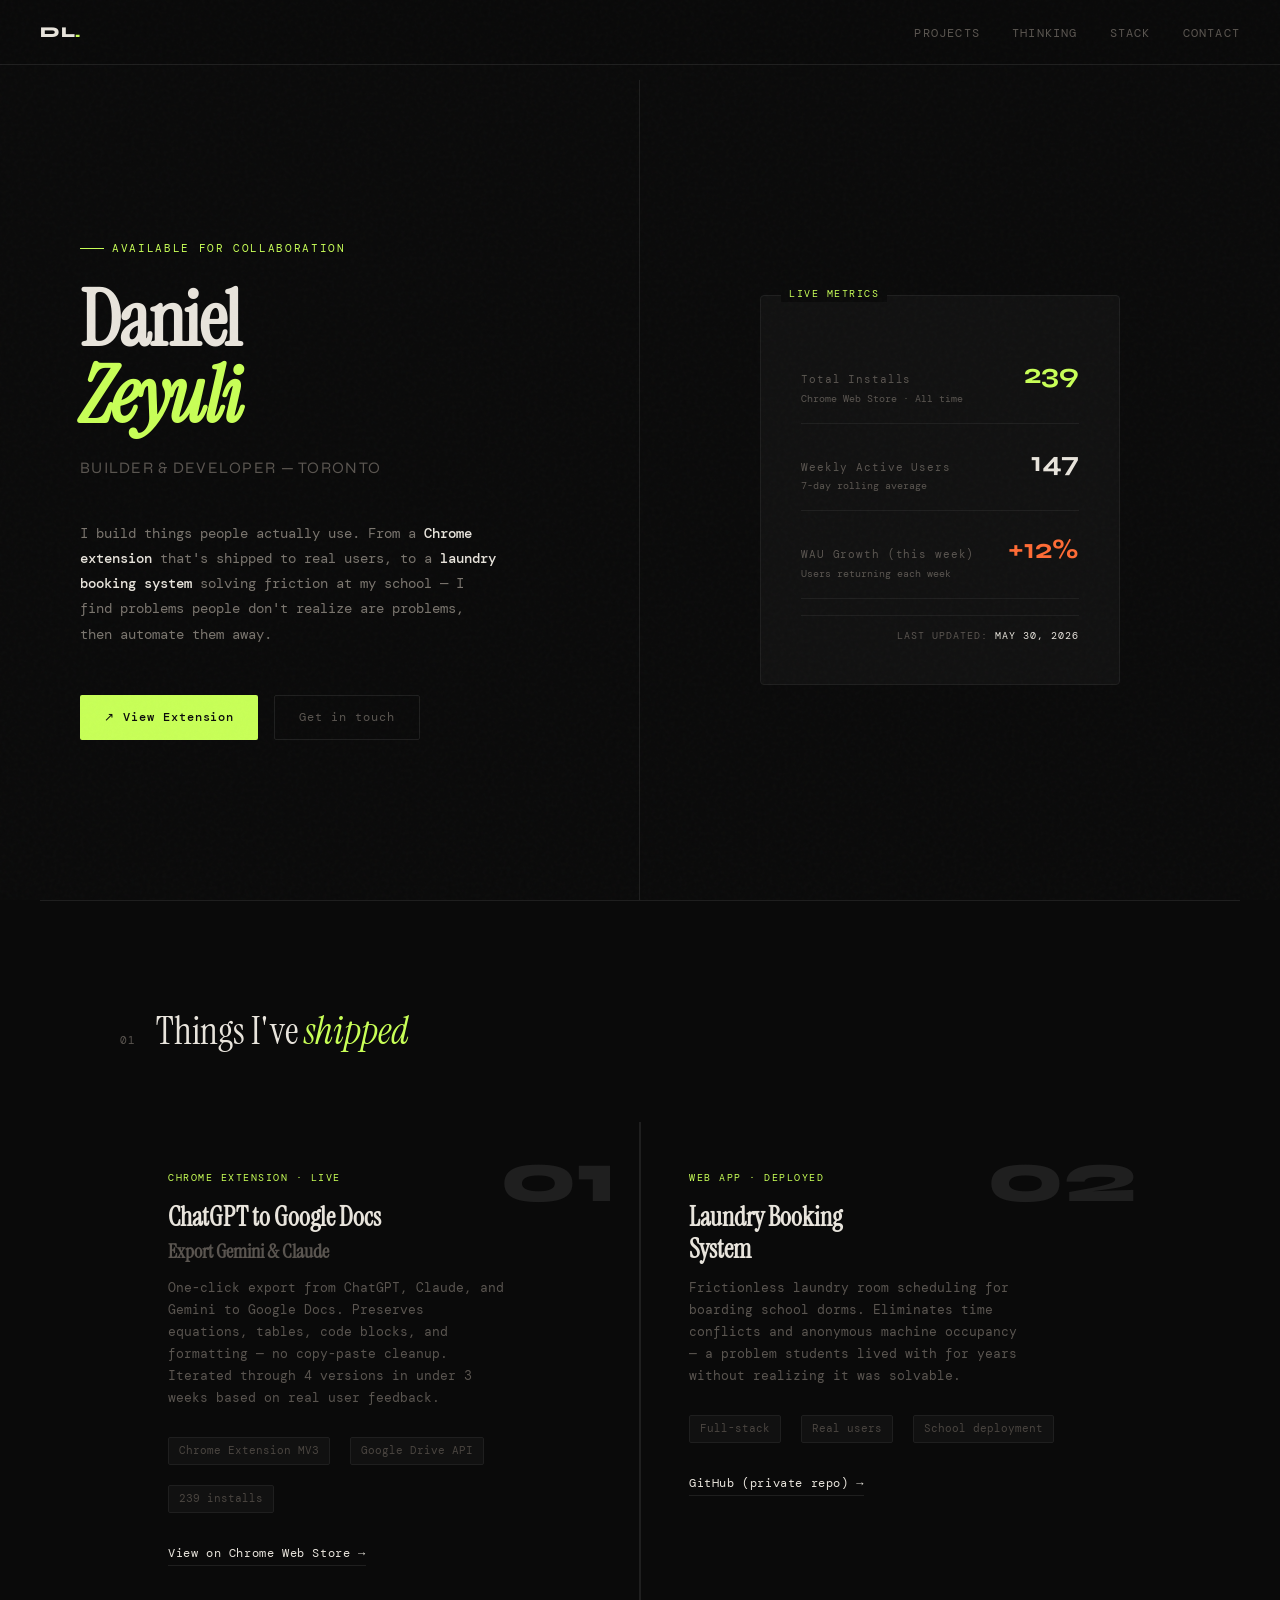
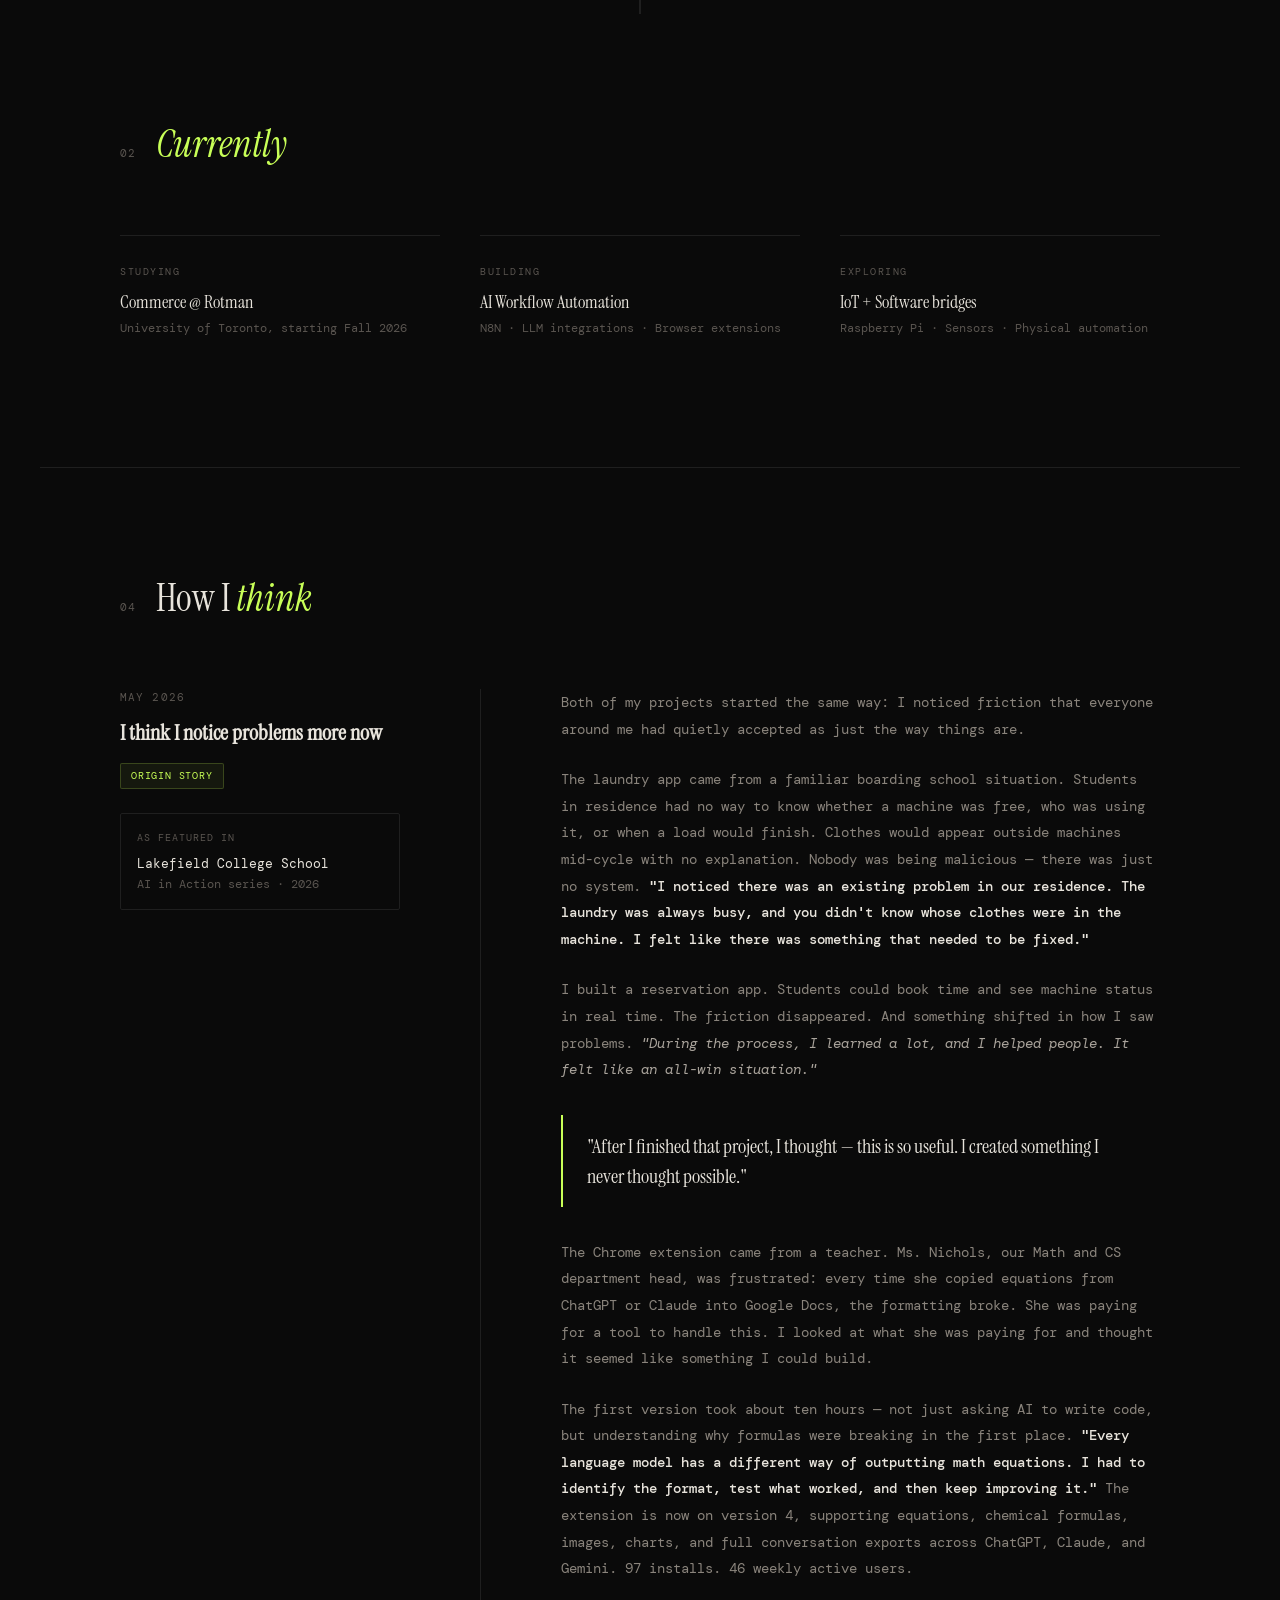
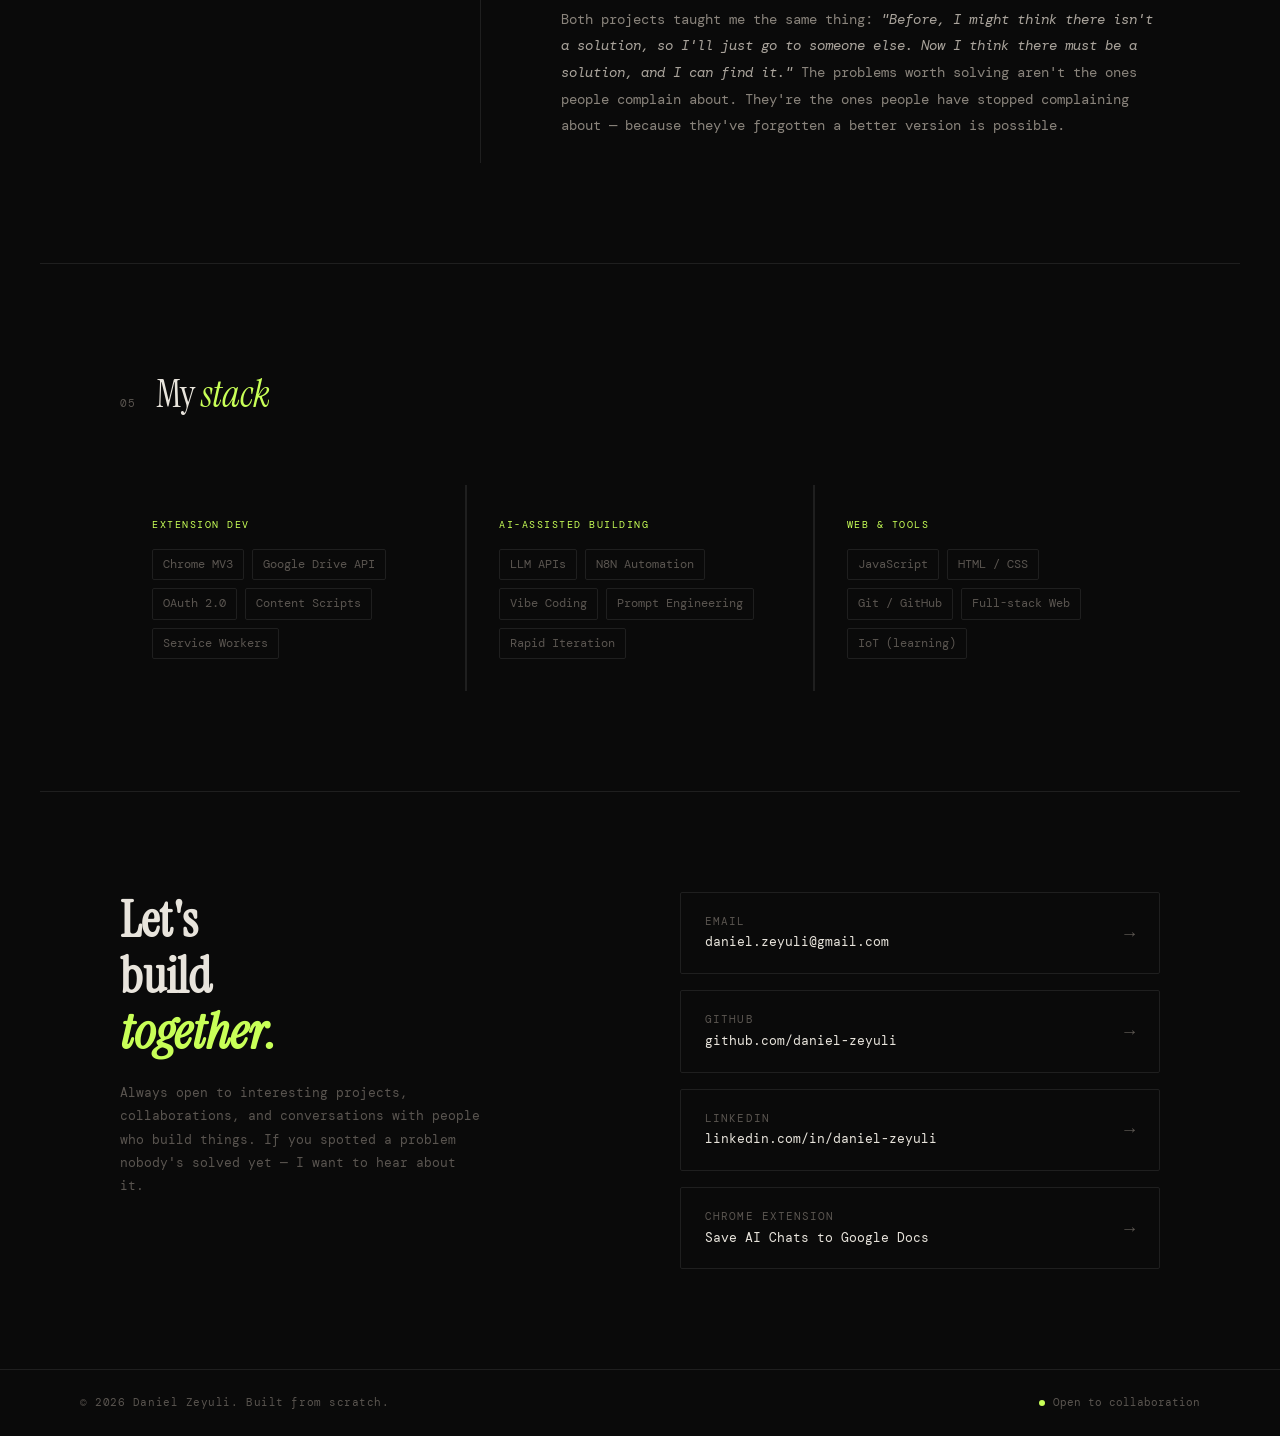
==== index.html @ 42f355d8 "Update metrics: 239 installs, 147 WAU, +12% growth (May 30)" ====
<!DOCTYPE html>
<html lang="en">
<head>
<meta charset="UTF-8">
<meta name="viewport" content="width=device-width, initial-scale=1.0">
<title>Daniel Zeyuli — Builder</title>
<link rel="preconnect" href="https://fonts.googleapis.com">
<link href="https://fonts.googleapis.com/css2?family=Instrument+Serif:ital@0;1&family=DM+Mono:wght@300;400;500&family=Syne:wght@400;600;700;800&display=swap" rel="stylesheet">
<script>
  /* ══════════════════════════════════════════════════════════════
     METRICS — 更新这里的数字，页面所有显示会自动同步
     ══════════════════════════════════════════════════════════════ */
  const METRICS = {
    totalInstalls:     239,
    weeklyActiveUsers:  147,
    wauGrowth:         '+12%',
    lastUpdated:       'May 30, 2026',
  };
</script>
<style>
  :root {
    --bg: #0a0a0a;
    --surface: #111111;
    --border: #1f1f1f;
    --text: #e8e4dc;
    --muted: #5a5550;
    --accent: #c8ff57;
    --accent2: #ff6b35;
    --serif: 'Instrument Serif', Georgia, serif;
    --mono: 'DM Mono', monospace;
    --sans: 'Syne', sans-serif;
  }

  *, *::before, *::after { box-sizing: border-box; margin: 0; padding: 0; }

  html { scroll-behavior: smooth; }

  body {
    background: var(--bg);
    color: var(--text);
    font-family: var(--mono);
    font-size: 14px;
    line-height: 1.6;
    overflow-x: hidden;
  }

  /* NOISE TEXTURE */
  body::before {
    content: '';
    position: fixed;
    inset: 0;
    background-image: url("data:image/svg+xml,%3Csvg viewBox='0 0 256 256' xmlns='http://www.w3.org/2000/svg'%3E%3Cfilter id='noise'%3E%3CfeTurbulence type='fractalNoise' baseFrequency='0.9' numOctaves='4' stitchTiles='stitch'/%3E%3C/filter%3E%3Crect width='100%25' height='100%25' filter='url(%23noise)' opacity='0.04'/%3E%3C/svg%3E");
    pointer-events: none;
    z-index: 1000;
    opacity: 0.6;
  }

  /* NAV */
  nav {
    position: fixed;
    top: 0; left: 0; right: 0;
    z-index: 100;
    display: flex;
    justify-content: space-between;
    align-items: center;
    padding: 20px 40px;
    border-bottom: 1px solid var(--border);
    background: rgba(10,10,10,0.85);
    backdrop-filter: blur(12px);
  }

  .nav-logo {
    font-family: var(--sans);
    font-weight: 800;
    font-size: 15px;
    letter-spacing: 0.05em;
    color: var(--text);
    text-decoration: none;
  }

  .nav-logo span { color: var(--accent); }

  .nav-links {
    display: flex;
    gap: 32px;
    list-style: none;
  }

  .nav-links a {
    color: var(--muted);
    text-decoration: none;
    font-size: 12px;
    letter-spacing: 0.1em;
    text-transform: uppercase;
    transition: color 0.2s;
  }

  .nav-links a:hover { color: var(--text); }

  /* HERO */
  .hero {
    min-height: 100vh;
    display: grid;
    grid-template-columns: 1fr 1fr;
    padding-top: 80px;
    position: relative;
    overflow: hidden;
  }

  .hero-left {
    display: flex;
    flex-direction: column;
    justify-content: center;
    padding: 80px 40px 80px 80px;
    position: relative;
  }

  .hero-tag {
    font-family: var(--mono);
    font-size: 11px;
    color: var(--accent);
    letter-spacing: 0.15em;
    text-transform: uppercase;
    margin-bottom: 24px;
    display: flex;
    align-items: center;
    gap: 8px;
  }

  .hero-tag::before {
    content: '';
    width: 24px;
    height: 1px;
    background: var(--accent);
  }

  .hero-name {
    font-family: var(--serif);
    font-size: clamp(52px, 6vw, 88px);
    line-height: 1.0;
    letter-spacing: -0.02em;
    color: var(--text);
    margin-bottom: 8px;
  }

  .hero-name em {
    font-style: italic;
    color: var(--accent);
  }

  .hero-title {
    font-family: var(--sans);
    font-size: clamp(13px, 1.5vw, 16px);
    font-weight: 400;
    color: var(--muted);
    letter-spacing: 0.08em;
    text-transform: uppercase;
    margin-bottom: 40px;
    margin-top: 12px;
  }

  .hero-desc {
    font-family: var(--mono);
    font-size: 14px;
    color: #7a756e;
    line-height: 1.8;
    max-width: 420px;
    margin-bottom: 48px;
  }

  .hero-desc strong {
    color: var(--text);
    font-weight: 500;
  }

  .hero-cta {
    display: flex;
    gap: 16px;
    flex-wrap: wrap;
  }

  .btn {
    display: inline-flex;
    align-items: center;
    gap: 8px;
    padding: 12px 24px;
    font-family: var(--mono);
    font-size: 12px;
    letter-spacing: 0.08em;
    text-decoration: none;
    border-radius: 2px;
    transition: all 0.2s;
    cursor: pointer;
    border: none;
  }

  .btn-primary {
    background: var(--accent);
    color: #0a0a0a;
    font-weight: 500;
  }

  .btn-primary:hover {
    background: #d4ff70;
    transform: translateY(-1px);
  }

  .btn-ghost {
    background: transparent;
    color: var(--muted);
    border: 1px solid var(--border);
  }

  .btn-ghost:hover {
    color: var(--text);
    border-color: #333;
  }

  .hero-right {
    display: flex;
    align-items: center;
    justify-content: center;
    padding: 80px 80px 80px 40px;
    position: relative;
  }

  /* STATS CARD */
  .stats-card {
    background: var(--surface);
    border: 1px solid var(--border);
    border-radius: 4px;
    padding: 40px;
    width: 100%;
    max-width: 360px;
    position: relative;
  }

  .stats-card::before {
    content: 'LIVE METRICS';
    position: absolute;
    top: -10px;
    left: 20px;
    background: var(--bg);
    padding: 0 8px;
    font-size: 10px;
    letter-spacing: 0.15em;
    color: var(--accent);
  }

  .stat-row {
    display: flex;
    justify-content: space-between;
    align-items: baseline;
    padding: 16px 0;
    border-bottom: 1px solid var(--border);
  }

  .stat-row:last-child { border-bottom: none; }

  .stat-label {
    font-size: 11px;
    color: var(--muted);
    letter-spacing: 0.08em;
  }

  .stat-value {
    font-family: var(--sans);
    font-size: 28px;
    font-weight: 700;
    color: var(--text);
  }

  .stat-value.green { color: var(--accent); }
  .stat-value.orange { color: var(--accent2); }

  .stat-sub {
    font-size: 10px;
    color: var(--muted);
    margin-top: 2px;
  }

  .stat-updated {
    font-family: var(--mono);
    font-size: 10px;
    letter-spacing: 0.1em;
    text-transform: uppercase;
    color: var(--muted);
    text-align: right;
    margin-top: 16px;
    padding-top: 12px;
    border-top: 1px solid var(--border);
  }

  .stat-updated span {
    color: var(--text);
  }

  /* GRID LINE DECORATION */
  .hero::after {
    content: '';
    position: absolute;
    right: 50%;
    top: 80px;
    bottom: 0;
    width: 1px;
    background: var(--border);
  }

  /* SECTION */
  section {
    padding: 100px 80px;
    border-top: 1px solid var(--border);
    max-width: 1200px;
    margin: 0 auto;
  }

  .section-header {
    display: flex;
    align-items: baseline;
    gap: 20px;
    margin-bottom: 60px;
  }

  .section-num {
    font-family: var(--mono);
    font-size: 11px;
    color: var(--muted);
    letter-spacing: 0.1em;
  }

  .section-title {
    font-family: var(--serif);
    font-size: clamp(28px, 3vw, 42px);
    color: var(--text);
    font-weight: 400;
  }

  .section-title em {
    font-style: italic;
    color: var(--accent);
  }

  /* PROJECTS */
  .projects-grid {
    display: grid;
    grid-template-columns: 1fr 1fr;
    gap: 2px;
    background: var(--border);
  }

  .project-card {
    background: var(--bg);
    padding: 48px;
    transition: background 0.2s;
    position: relative;
    overflow: hidden;
  }

  .project-card:hover { background: var(--surface); }

  .project-card::before {
    content: attr(data-index);
    position: absolute;
    top: 20px;
    right: 24px;
    font-family: var(--sans);
    font-size: 72px;
    font-weight: 800;
    color: var(--border);
    line-height: 1;
    transition: color 0.2s;
  }

  .project-card:hover::before { color: #1a1a1a; }

  .project-tag {
    font-size: 10px;
    letter-spacing: 0.15em;
    text-transform: uppercase;
    color: var(--accent);
    margin-bottom: 16px;
    display: block;
  }

  .project-name {
    font-family: var(--serif);
    font-size: 26px;
    color: var(--text);
    margin-bottom: 12px;
    line-height: 1.2;
  }

  .project-desc {
    font-size: 13px;
    color: var(--muted);
    line-height: 1.7;
    margin-bottom: 28px;
    max-width: 340px;
  }

  .project-meta {
    display: flex;
    gap: 20px;
    flex-wrap: wrap;
    margin-bottom: 28px;
  }

  .meta-chip {
    font-size: 11px;
    color: #4a4540;
    background: #111;
    border: 1px solid var(--border);
    padding: 4px 10px;
    border-radius: 2px;
  }

  .project-link {
    font-size: 12px;
    color: var(--text);
    text-decoration: none;
    letter-spacing: 0.05em;
    display: inline-flex;
    align-items: center;
    gap: 6px;
    border-bottom: 1px solid var(--border);
    padding-bottom: 2px;
    transition: border-color 0.2s, color 0.2s;
  }

  .project-link:hover {
    color: var(--accent);
    border-color: var(--accent);
  }

  /* SKILLS */
  .skills-grid {
    display: grid;
    grid-template-columns: repeat(3, 1fr);
    gap: 2px;
    background: var(--border);
  }

  .skill-block {
    background: var(--bg);
    padding: 32px;
  }

  .skill-category {
    font-size: 10px;
    letter-spacing: 0.15em;
    text-transform: uppercase;
    color: var(--accent);
    margin-bottom: 16px;
  }

  .skill-items {
    display: flex;
    flex-wrap: wrap;
    gap: 8px;
  }

  .skill-item {
    font-size: 12px;
    color: var(--muted);
    border: 1px solid var(--border);
    padding: 5px 10px;
    border-radius: 2px;
    transition: all 0.15s;
  }

  .skill-item:hover {
    color: var(--text);
    border-color: #333;
  }

  /* CURRENTLY */
  .currently-grid {
    display: grid;
    grid-template-columns: 1fr 1fr 1fr;
    gap: 40px;
  }

  .current-item {
    padding: 28px 0;
    border-top: 1px solid var(--border);
  }

  .current-label {
    font-size: 10px;
    color: var(--muted);
    letter-spacing: 0.15em;
    text-transform: uppercase;
    margin-bottom: 10px;
  }

  .current-value {
    font-family: var(--serif);
    font-size: 18px;
    color: var(--text);
    line-height: 1.4;
  }

  .current-sub {
    font-size: 12px;
    color: var(--muted);
    margin-top: 4px;
  }

  /* CONTACT */
  .contact-section {
    border-top: 1px solid var(--border);
    padding: 100px 80px;
    display: grid;
    grid-template-columns: 1fr 1fr;
    gap: 80px;
    max-width: 1200px;
    margin: 0 auto;
  }

  .contact-left .contact-title {
    font-family: var(--serif);
    font-size: clamp(36px, 4vw, 60px);
    line-height: 1.1;
    margin-bottom: 20px;
  }

  .contact-left .contact-title em {
    font-style: italic;
    color: var(--accent);
  }

  .contact-desc {
    font-size: 13px;
    color: var(--muted);
    line-height: 1.8;
    max-width: 360px;
  }

  .contact-right {
    display: flex;
    flex-direction: column;
    justify-content: center;
    gap: 16px;
  }

  .contact-link {
    display: flex;
    align-items: center;
    justify-content: space-between;
    padding: 20px 24px;
    border: 1px solid var(--border);
    text-decoration: none;
    color: var(--text);
    transition: all 0.2s;
    border-radius: 2px;
  }

  .contact-link:hover {
    background: var(--surface);
    border-color: #333;
    transform: translateX(4px);
  }

  .contact-link-label {
    font-size: 11px;
    color: var(--muted);
    letter-spacing: 0.1em;
    text-transform: uppercase;
  }

  .contact-link-value {
    font-size: 13px;
    color: var(--text);
    margin-top: 2px;
  }

  .contact-link-arrow {
    color: var(--muted);
    font-size: 18px;
    transition: color 0.2s;
  }

  .contact-link:hover .contact-link-arrow {
    color: var(--accent);
  }

  /* FOOTER */
  footer {
    border-top: 1px solid var(--border);
    padding: 24px 80px;
    display: flex;
    justify-content: space-between;
    align-items: center;
  }

  .footer-text {
    font-size: 11px;
    color: var(--muted);
    letter-spacing: 0.05em;
  }

  .footer-status {
    display: flex;
    align-items: center;
    gap: 8px;
    font-size: 11px;
    color: var(--muted);
  }

  .status-dot {
    width: 6px;
    height: 6px;
    background: var(--accent);
    border-radius: 50%;
    animation: pulse 2s infinite;
  }

  @keyframes pulse {
    0%, 100% { opacity: 1; }
    50% { opacity: 0.3; }
  }

  /* ENTRANCE ANIMATIONS */
  @keyframes fadeUp {
    from { opacity: 0; transform: translateY(24px); }
    to   { opacity: 1; transform: translateY(0); }
  }

  .hero-tag    { animation: fadeUp 0.6s ease both; }
  .hero-name   { animation: fadeUp 0.6s 0.1s ease both; }
  .hero-title  { animation: fadeUp 0.6s 0.2s ease both; }
  .hero-desc   { animation: fadeUp 0.6s 0.3s ease both; }
  .hero-cta    { animation: fadeUp 0.6s 0.4s ease both; }
  .stats-card  { animation: fadeUp 0.6s 0.2s ease both; }

  /* THINKING / WRITING */
  .thinking-section {
    border-top: 1px solid var(--border);
    padding: 100px 80px;
    max-width: 1200px;
    margin: 0 auto;
  }

  .essay {
    display: grid;
    grid-template-columns: 280px 1fr;
    gap: 80px;
    align-items: start;
  }

  .essay-meta {
    position: sticky;
    top: 100px;
  }

  .essay-date {
    font-size: 11px;
    color: var(--muted);
    letter-spacing: 0.1em;
    text-transform: uppercase;
    margin-bottom: 12px;
  }

  .essay-title {
    font-family: var(--serif);
    font-size: 22px;
    color: var(--text);
    line-height: 1.3;
    margin-bottom: 16px;
  }

  .essay-tag {
    font-size: 10px;
    color: var(--accent);
    background: rgba(200, 255, 87, 0.06);
    border: 1px solid rgba(200, 255, 87, 0.2);
    padding: 4px 10px;
    border-radius: 2px;
    letter-spacing: 0.08em;
    text-transform: uppercase;
    display: inline-block;
  }

  .essay-body {
    border-left: 1px solid var(--border);
    padding-left: 80px;
  }

  .essay-body p {
    font-family: var(--mono);
    font-size: 14px;
    color: #8a847c;
    line-height: 1.9;
    margin-bottom: 24px;
    max-width: 600px;
  }

  .essay-body p strong {
    color: var(--text);
    font-weight: 500;
  }

  .essay-body p em {
    font-style: italic;
    color: #aaa49c;
  }

  .essay-pullquote {
    border-left: 2px solid var(--accent);
    padding: 16px 0 16px 24px;
    margin: 32px 0;
    max-width: 560px;
  }

  .essay-pullquote p {
    font-family: var(--serif) !important;
    font-size: 20px !important;
    color: var(--text) !important;
    line-height: 1.5 !important;
    margin-bottom: 0 !important;
  }

  /* RESPONSIVE */
  @media (max-width: 900px) {
    nav { padding: 16px 24px; }
    .hero { grid-template-columns: 1fr; min-height: auto; }
    .hero::after { display: none; }
    .hero-left { padding: 80px 24px 40px; }
    .hero-right { padding: 0 24px 60px; }
    section { padding: 60px 24px; }
    .projects-grid { grid-template-columns: 1fr; }
    .skills-grid { grid-template-columns: 1fr 1fr; }
    .currently-grid { grid-template-columns: 1fr; gap: 0; }
    .contact-section { grid-template-columns: 1fr; padding: 60px 24px; gap: 40px; }
    footer { padding: 24px; flex-direction: column; gap: 8px; text-align: center; }
    .nav-links { display: none; }
    .thinking-section { padding: 60px 24px; }
    .essay { grid-template-columns: 1fr; gap: 32px; }
    .essay-meta { position: static; }
    .essay-body { border-left: none; padding-left: 0; border-top: 1px solid var(--border); padding-top: 32px; }
  }
</style>
</head>
<body>

<nav>
  <a href="#" class="nav-logo">DL<span>.</span></a>
  <ul class="nav-links">
    <li><a href="#projects">Projects</a></li>
    <li><a href="#thinking">Thinking</a></li>
    <li><a href="#skills">Stack</a></li>
    <li><a href="#contact">Contact</a></li>
  </ul>
</nav>

<!-- HERO -->
<div class="hero">
  <div class="hero-left">
    <div class="hero-tag">Available for collaboration</div>
    <h1 class="hero-name">Daniel<br><em>Zeyuli</em></h1>
    <p class="hero-title">Builder &amp; Developer — Toronto</p>
    <p class="hero-desc">
      I build things people actually use. From a <strong>Chrome extension</strong> that's shipped to real users, to a <strong>laundry booking system</strong> solving friction at my school — I find problems people don't realize are problems, then automate them away.
    </p>
    <div class="hero-cta">
      <a href="https://chromewebstore.google.com/detail/ilhglkmnbngkjeejpnlgfdkikmcafedd" target="_blank" class="btn btn-primary">
        ↗ View Extension
      </a>
      <a href="mailto:daniel.zeyuli@gmail.com" class="btn btn-ghost">
        Get in touch
      </a>
    </div>
  </div>

  <div class="hero-right">
    <div class="stats-card">
      <div class="stat-row">
        <div>
          <div class="stat-label">Total Installs</div>
          <div class="stat-sub">Chrome Web Store · All time</div>
        </div>
        <div>
          <div class="stat-value green" id="m-installs">239</div>
        </div>
      </div>
      <div class="stat-row">
        <div>
          <div class="stat-label">Weekly Active Users</div>
          <div class="stat-sub">7-day rolling average</div>
        </div>
        <div>
          <div class="stat-value" id="m-wau">147</div>
        </div>
      </div>
      <div class="stat-row">
        <div>
          <div class="stat-label">WAU Growth (this week)</div>
          <div class="stat-sub">Users returning each week</div>
        </div>
        <div>
          <div class="stat-value orange" id="m-retention">+12%</div>
        </div>
      </div>
      <div class="stat-updated">Last updated: <span id="m-last-updated">May 19, 2026</span></div>
    </div>
  </div>
</div>

<!-- PROJECTS -->
<section id="projects">
  <div class="section-header">
    <span class="section-num">01</span>
    <h2 class="section-title">Things I've <em>shipped</em></h2>
  </div>

  <div class="projects-grid">
    <div class="project-card" data-index="01">
      <span class="project-tag">Chrome Extension · Live</span>
      <h3 class="project-name">ChatGPT to Google Docs<br><span style="font-size:0.75em; color: var(--muted);">Export Gemini & Claude</span></h3>
      <p class="project-desc">
        One-click export from ChatGPT, Claude, and Gemini to Google Docs. Preserves equations, tables, code blocks, and formatting — no copy-paste cleanup. Iterated through 4 versions in under 3 weeks based on real user feedback.
      </p>
      <div class="project-meta">
        <span class="meta-chip">Chrome Extension MV3</span>
        <span class="meta-chip">Google Drive API</span>
        <span class="meta-chip" id="m-chip-installs">239 installs</span>
      </div>
      <a href="https://chromewebstore.google.com/detail/ilhglkmnbngkjeejpnlgfdkikmcafedd" target="_blank" class="project-link">
        View on Chrome Web Store →
      </a>
    </div>

    <div class="project-card" data-index="02">
      <span class="project-tag">Web App · Deployed</span>
      <h3 class="project-name">Laundry Booking<br>System</h3>
      <p class="project-desc">
        Frictionless laundry room scheduling for boarding school dorms. Eliminates time conflicts and anonymous machine occupancy — a problem students lived with for years without realizing it was solvable.
      </p>
      <div class="project-meta">
        <span class="meta-chip">Full-stack</span>
        <span class="meta-chip">Real users</span>
        <span class="meta-chip">School deployment</span>
      </div>
      <a href="https://github.com/daniel-zeyuli" target="_blank" class="project-link">
        GitHub (private repo) →
      </a>
    </div>
  </div>
</section>

<!-- CURRENTLY -->
<section id="currently" style="padding-top: 0; border-top: none;">
  <div class="section-header">
    <span class="section-num">02</span>
    <h2 class="section-title"><em>Currently</em></h2>
  </div>
  <div class="currently-grid">
    <div class="current-item">
      <div class="current-label">Studying</div>
      <div class="current-value">Commerce @ Rotman</div>
      <div class="current-sub">University of Toronto, starting Fall 2026</div>
    </div>
    <div class="current-item">
      <div class="current-label">Building</div>
      <div class="current-value">AI Workflow Automation</div>
      <div class="current-sub">N8N · LLM integrations · Browser extensions</div>
    </div>
    <div class="current-item">
      <div class="current-label">Exploring</div>
      <div class="current-value">IoT + Software bridges</div>
      <div class="current-sub">Raspberry Pi · Sensors · Physical automation</div>
    </div>
  </div>
</section>

<!-- THINKING -->
<div class="thinking-section" id="thinking">
  <div class="section-header">
    <span class="section-num">04</span>
    <h2 class="section-title">How I <em>think</em></h2>
  </div>

  <div class="essay">
    <div class="essay-meta">
      <div class="essay-date">May 2026</div>
      <h3 class="essay-title">I think I notice problems more now</h3>
      <span class="essay-tag">Origin Story</span>
      <div style="margin-top: 24px; padding: 16px; border: 1px solid var(--border); border-radius: 2px;">
        <div style="font-size: 10px; color: var(--muted); letter-spacing: 0.1em; text-transform: uppercase; margin-bottom: 8px;">As featured in</div>
        <div style="font-size: 13px; color: var(--text); line-height: 1.5;">Lakefield College School<br><span style="color: var(--muted); font-size: 12px;">AI in Action series · 2026</span></div>
      </div>
    </div>
    <div class="essay-body">
      <p>
        Both of my projects started the same way: I noticed friction that everyone around me had quietly accepted as just the way things are.
      </p>
      <p>
        The laundry app came from a familiar boarding school situation. Students in residence had no way to know whether a machine was free, who was using it, or when a load would finish. Clothes would appear outside machines mid-cycle with no explanation. Nobody was being malicious — there was just no system. <strong>"I noticed there was an existing problem in our residence. The laundry was always busy, and you didn't know whose clothes were in the machine. I felt like there was something that needed to be fixed."</strong>
      </p>
      <p>
        I built a reservation app. Students could book time and see machine status in real time. The friction disappeared. And something shifted in how I saw problems. <em>"During the process, I learned a lot, and I helped people. It felt like an all-win situation."</em>
      </p>

      <div class="essay-pullquote">
        <p>"After I finished that project, I thought — this is so useful. I created something I never thought possible."</p>
      </div>

      <p>
        The Chrome extension came from a teacher. Ms. Nichols, our Math and CS department head, was frustrated: every time she copied equations from ChatGPT or Claude into Google Docs, the formatting broke. She was paying for a tool to handle this. I looked at what she was paying for and thought it seemed like something I could build.
      </p>
      <p>
        The first version took about ten hours — not just asking AI to write code, but understanding why formulas were breaking in the first place. <strong>"Every language model has a different way of outputting math equations. I had to identify the format, test what worked, and then keep improving it."</strong> The extension is now on version 4, supporting equations, chemical formulas, images, charts, and full conversation exports across ChatGPT, Claude, and Gemini. 97 installs. 46 weekly active users.
      </p>
      <p>
        Both projects taught me the same thing: <em>"Before, I might think there isn't a solution, so I'll just go to someone else. Now I think there must be a solution, and I can find it."</em> The problems worth solving aren't the ones people complain about. They're the ones people have stopped complaining about — because they've forgotten a better version is possible.
      </p>
    </div>
  </div>
</div>

<!-- SKILLS -->
<section id="skills">
  <div class="section-header">
    <span class="section-num">05</span>
    <h2 class="section-title">My <em>stack</em></h2>
  </div>
  <div class="skills-grid">
    <div class="skill-block">
      <div class="skill-category">Extension Dev</div>
      <div class="skill-items">
        <span class="skill-item">Chrome MV3</span>
        <span class="skill-item">Google Drive API</span>
        <span class="skill-item">OAuth 2.0</span>
        <span class="skill-item">Content Scripts</span>
        <span class="skill-item">Service Workers</span>
      </div>
    </div>
    <div class="skill-block">
      <div class="skill-category">AI-Assisted Building</div>
      <div class="skill-items">
        <span class="skill-item">LLM APIs</span>
        <span class="skill-item">N8N Automation</span>
        <span class="skill-item">Vibe Coding</span>
        <span class="skill-item">Prompt Engineering</span>
        <span class="skill-item">Rapid Iteration</span>
      </div>
    </div>
    <div class="skill-block">
      <div class="skill-category">Web & Tools</div>
      <div class="skill-items">
        <span class="skill-item">JavaScript</span>
        <span class="skill-item">HTML / CSS</span>
        <span class="skill-item">Git / GitHub</span>
        <span class="skill-item">Full-stack Web</span>
        <span class="skill-item">IoT (learning)</span>
      </div>
    </div>
  </div>
</section>

<!-- CONTACT -->
<div class="contact-section" id="contact">
  <div class="contact-left">
    <h2 class="contact-title">Let's<br>build<br><em>together.</em></h2>
    <p class="contact-desc">
      Always open to interesting projects, collaborations, and conversations with people who build things. If you spotted a problem nobody's solved yet — I want to hear about it.
    </p>
  </div>
  <div class="contact-right">
    <a href="mailto:daniel.zeyuli@gmail.com" class="contact-link">
      <div>
        <div class="contact-link-label">Email</div>
        <div class="contact-link-value">daniel.zeyuli@gmail.com</div>
      </div>
      <span class="contact-link-arrow">→</span>
    </a>
    <a href="https://github.com/daniel-zeyuli" target="_blank" class="contact-link">
      <div>
        <div class="contact-link-label">GitHub</div>
        <div class="contact-link-value">github.com/daniel-zeyuli</div>
      </div>
      <span class="contact-link-arrow">→</span>
    </a>
    <a href="https://www.linkedin.com/in/daniel-zeyuli" target="_blank" class="contact-link">
      <div>
        <div class="contact-link-label">LinkedIn</div>
        <div class="contact-link-value">linkedin.com/in/daniel-zeyuli</div>
      </div>
      <span class="contact-link-arrow">→</span>
    </a>
    <a href="https://chromewebstore.google.com/detail/ilhglkmnbngkjeejpnlgfdkikmcafedd" target="_blank" class="contact-link">
      <div>
        <div class="contact-link-label">Chrome Extension</div>
        <div class="contact-link-value">Save AI Chats to Google Docs</div>
      </div>
      <span class="contact-link-arrow">→</span>
    </a>
  </div>
</div>

<footer>
  <span class="footer-text">© 2026 Daniel Zeyuli. Built from scratch.</span>
  <div class="footer-status">
    <div class="status-dot"></div>
    <span>Open to collaboration</span>
  </div>
</footer>

<script>
  document.getElementById('m-installs').textContent      = METRICS.totalInstalls;
  document.getElementById('m-wau').textContent           = METRICS.weeklyActiveUsers;
  document.getElementById('m-retention').textContent     = METRICS.wauGrowth;
  document.getElementById('m-last-updated').textContent  = METRICS.lastUpdated;
  document.getElementById('m-chip-installs').textContent = METRICS.totalInstalls + ' installs';
</script>

</body>
</html>
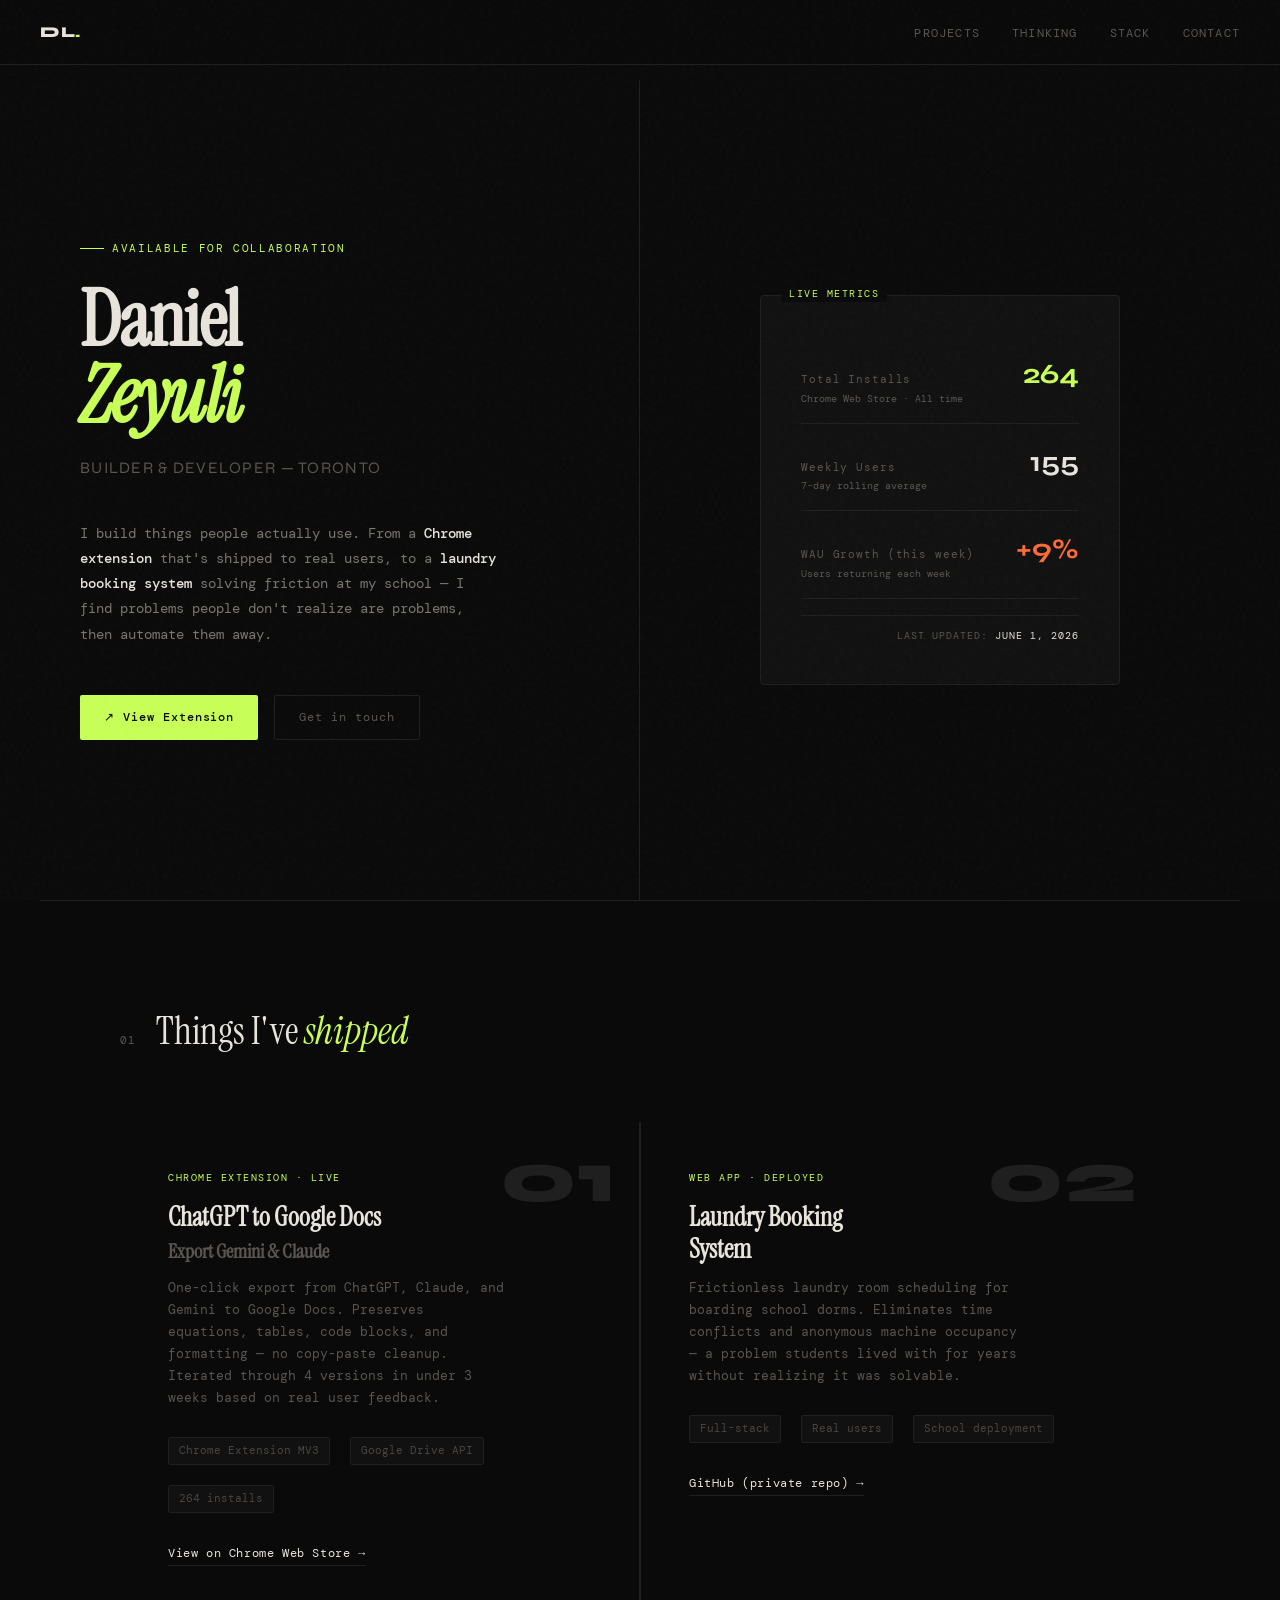
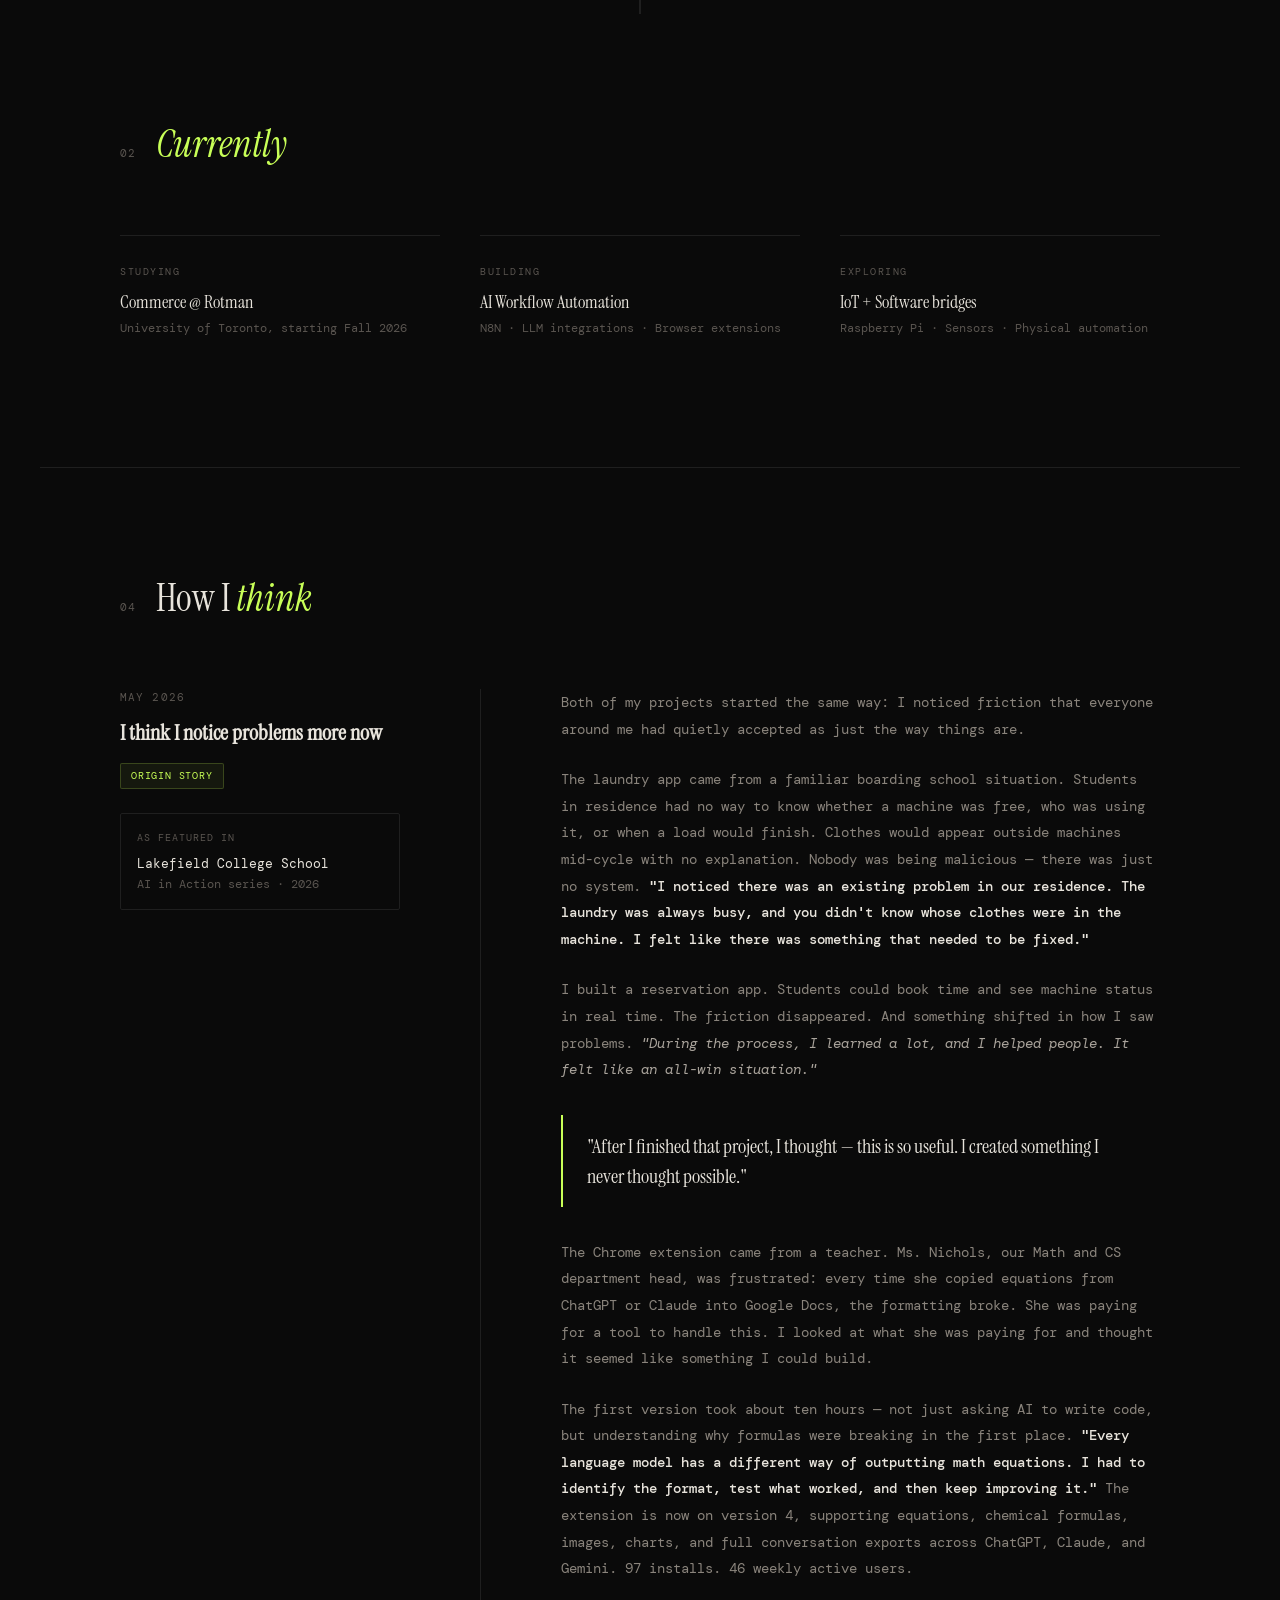
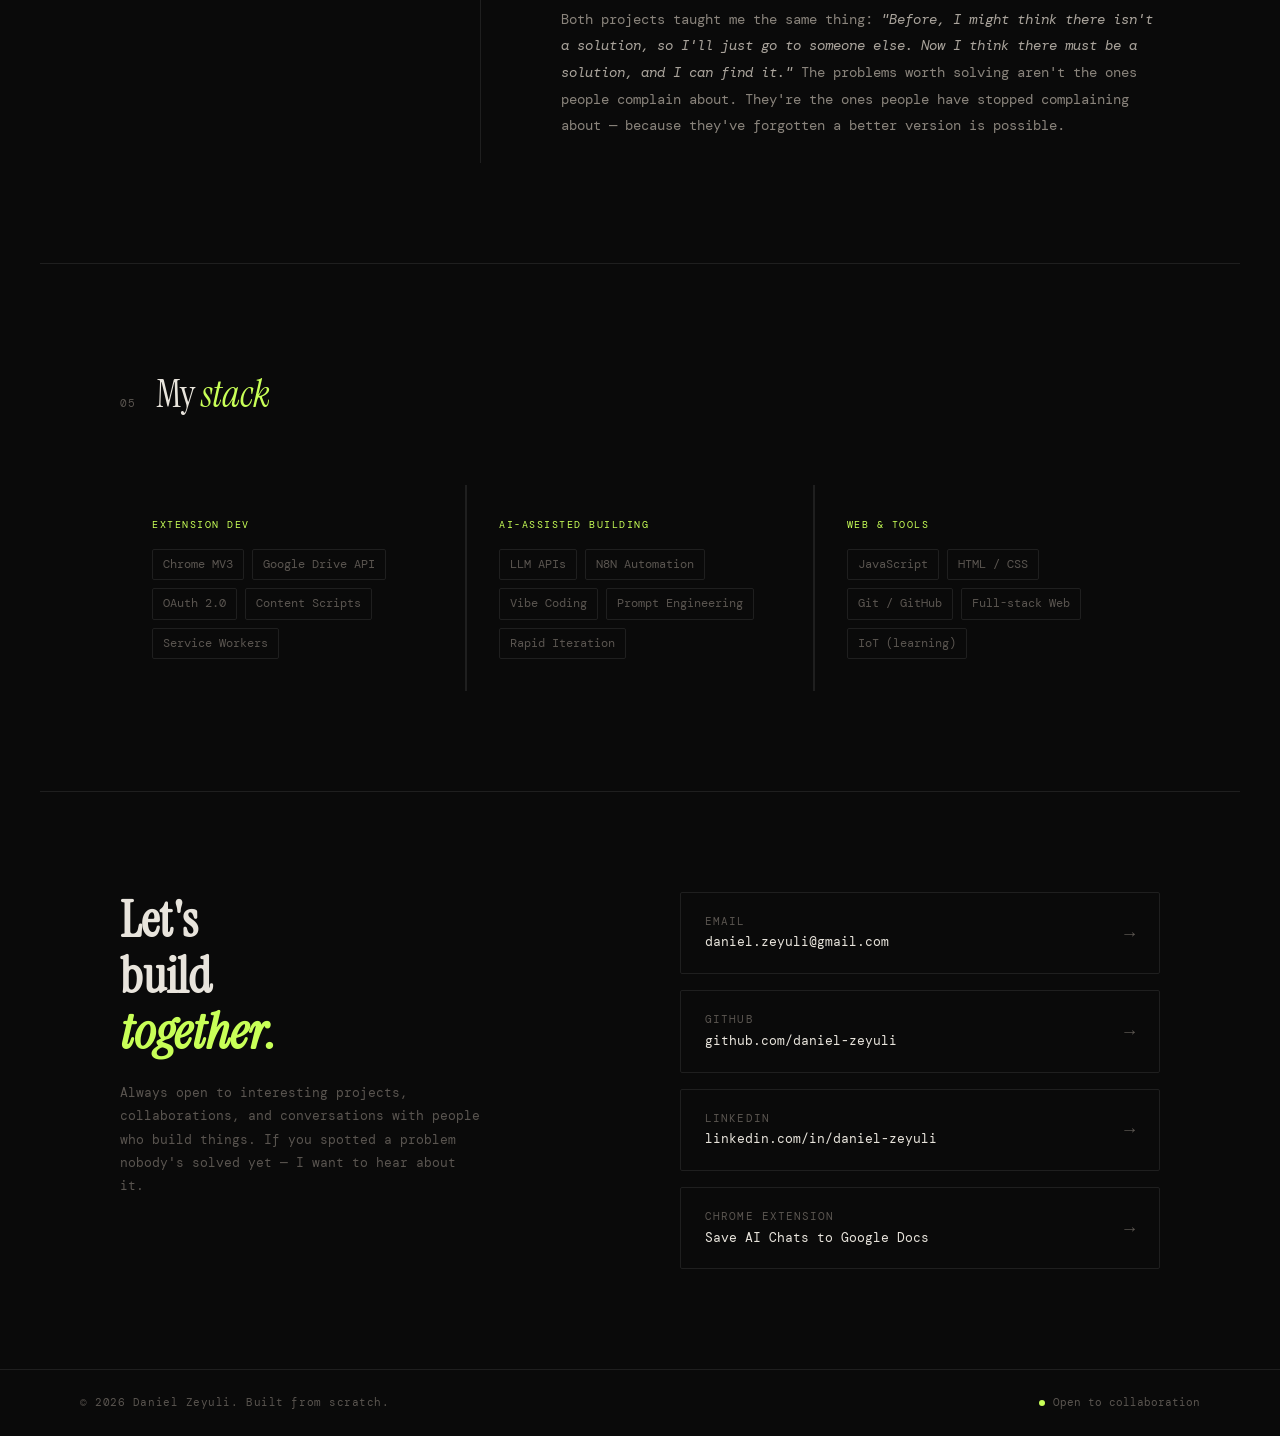
==== commit 8a8d097d: "Update metrics: 264 installs, 155 WAU, +9% growth; rename label to Weekly Users" ====
--- a/index.html
+++ b/index.html
@@ -11,10 +11,10 @@
      METRICS — 更新这里的数字，页面所有显示会自动同步
      ══════════════════════════════════════════════════════════════ */
   const METRICS = {
-    totalInstalls:     239,
-    weeklyActiveUsers:  147,
-    wauGrowth:         '+12%',
-    lastUpdated:       'May 30, 2026',
+    totalInstalls:     264,
+    weeklyActiveUsers:  155,
+    wauGrowth:         '+9%',
+    lastUpdated:       'June 1, 2026',
   };
 </script>
 <style>
@@ -780,16 +780,16 @@
           <div class="stat-sub">Chrome Web Store · All time</div>
         </div>
         <div>
-          <div class="stat-value green" id="m-installs">239</div>
+          <div class="stat-value green" id="m-installs">264</div>
         </div>
       </div>
       <div class="stat-row">
         <div>
-          <div class="stat-label">Weekly Active Users</div>
+          <div class="stat-label">Weekly Users</div>
           <div class="stat-sub">7-day rolling average</div>
         </div>
         <div>
-          <div class="stat-value" id="m-wau">147</div>
+          <div class="stat-value" id="m-wau">155</div>
         </div>
       </div>
       <div class="stat-row">
@@ -798,7 +798,7 @@
           <div class="stat-sub">Users returning each week</div>
         </div>
         <div>
-          <div class="stat-value orange" id="m-retention">+12%</div>
+          <div class="stat-value orange" id="m-retention">+9%</div>
         </div>
       </div>
       <div class="stat-updated">Last updated: <span id="m-last-updated">May 19, 2026</span></div>
@@ -823,7 +823,7 @@
       <div class="project-meta">
         <span class="meta-chip">Chrome Extension MV3</span>
         <span class="meta-chip">Google Drive API</span>
-        <span class="meta-chip" id="m-chip-installs">239 installs</span>
+        <span class="meta-chip" id="m-chip-installs">264 installs</span>
       </div>
       <a href="https://chromewebstore.google.com/detail/ilhglkmnbngkjeejpnlgfdkikmcafedd" target="_blank" class="project-link">
         View on Chrome Web Store →
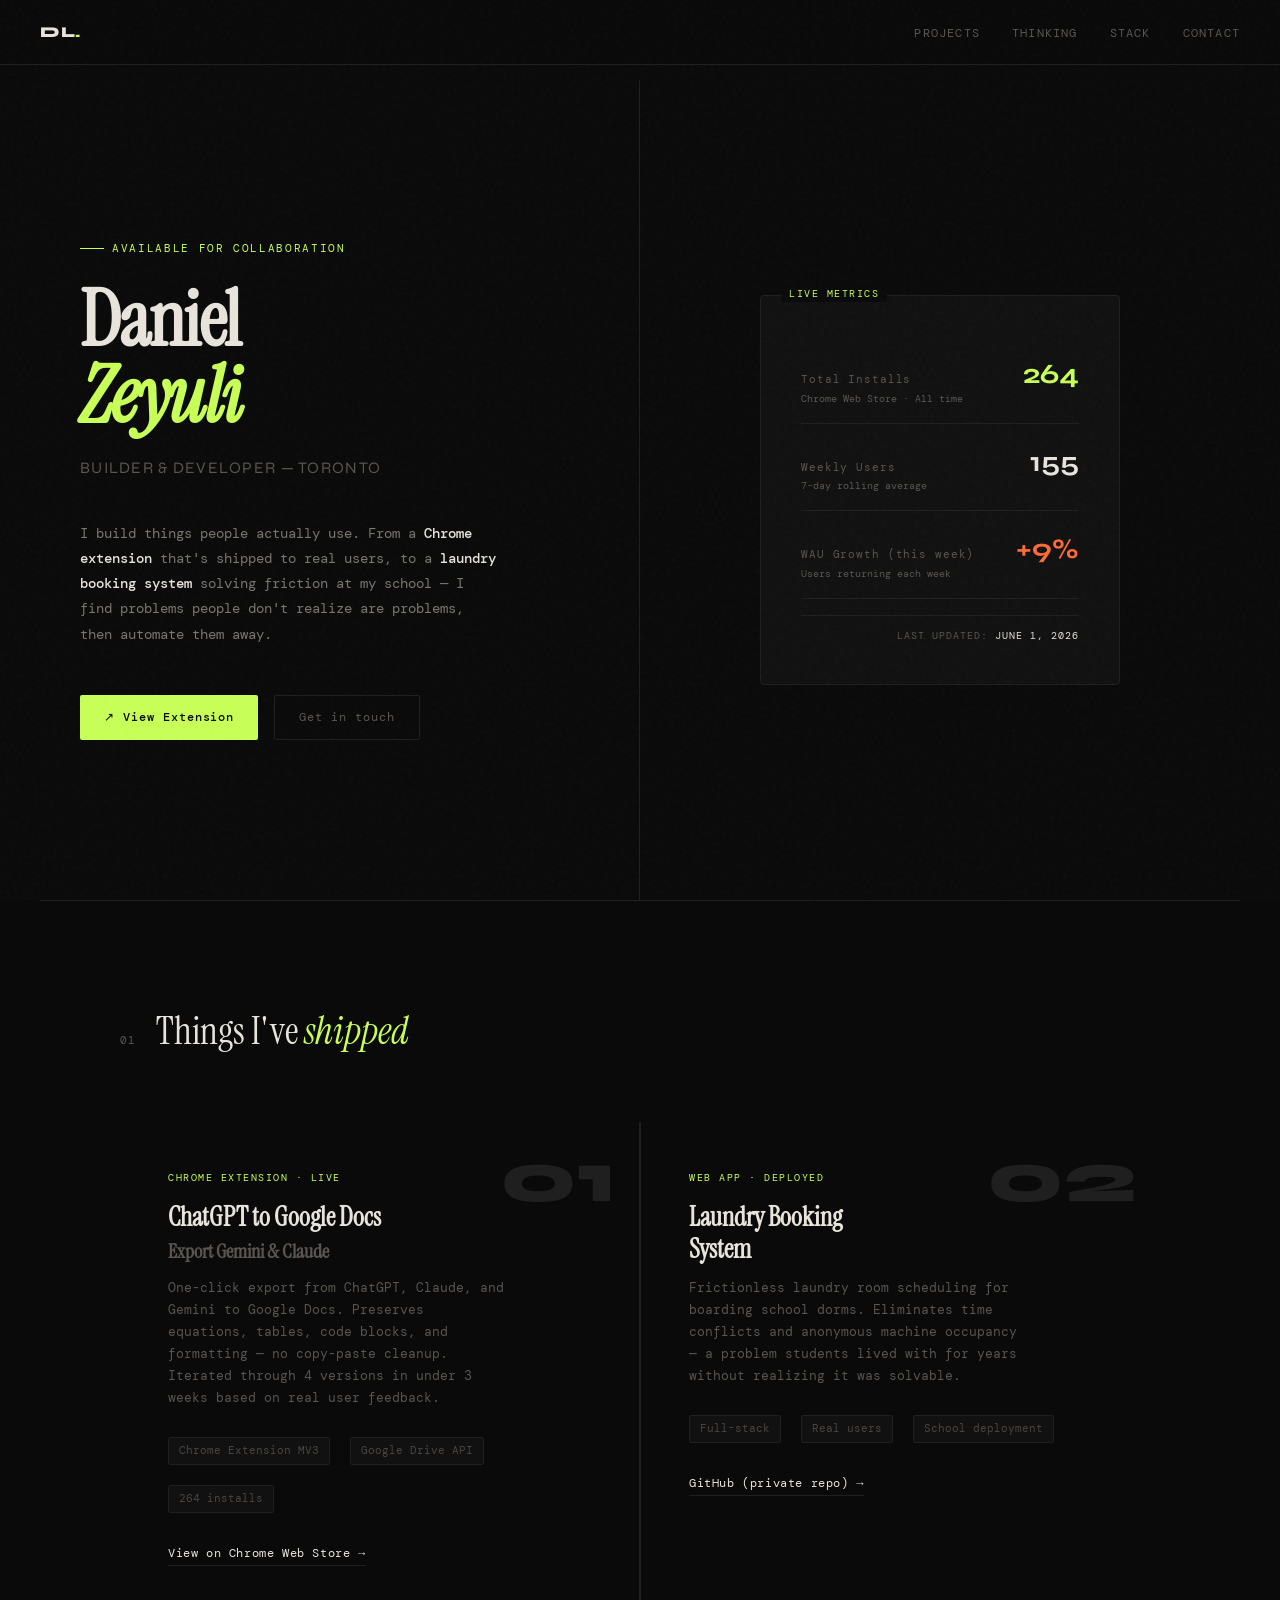
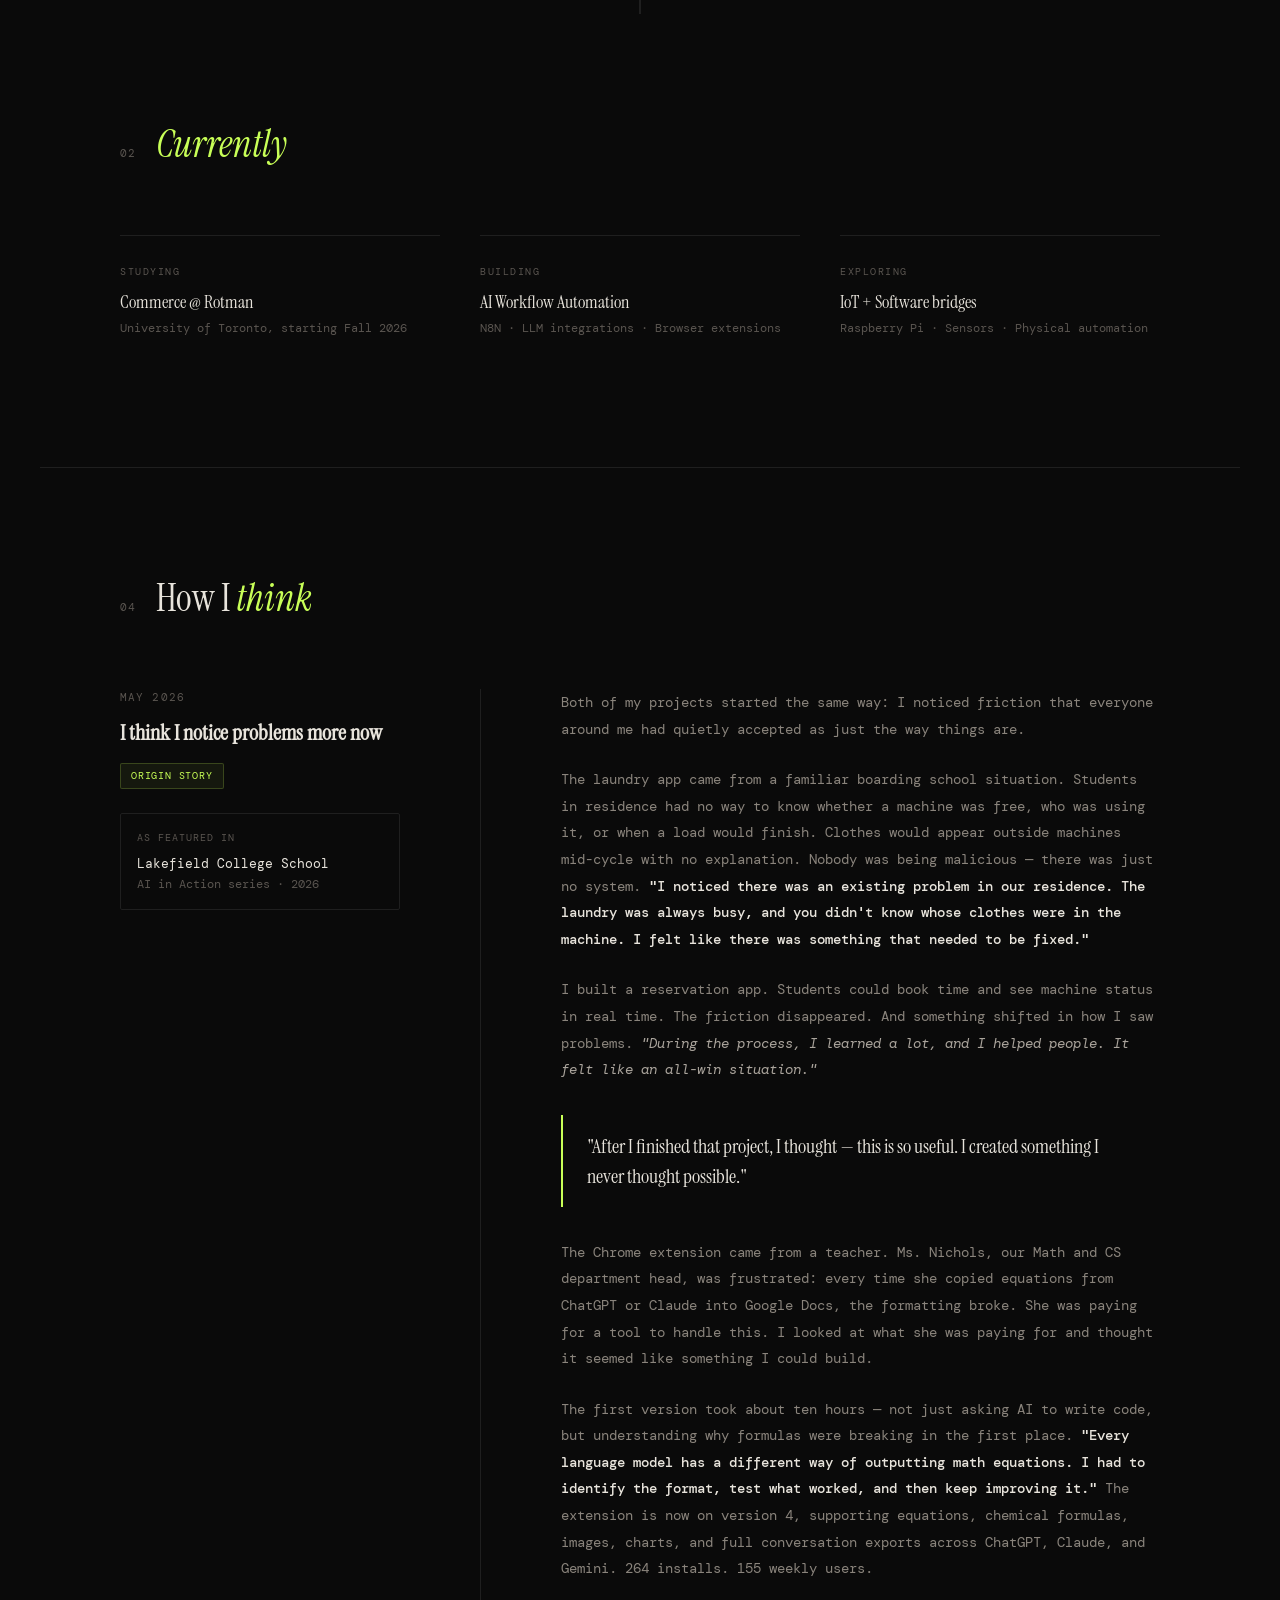
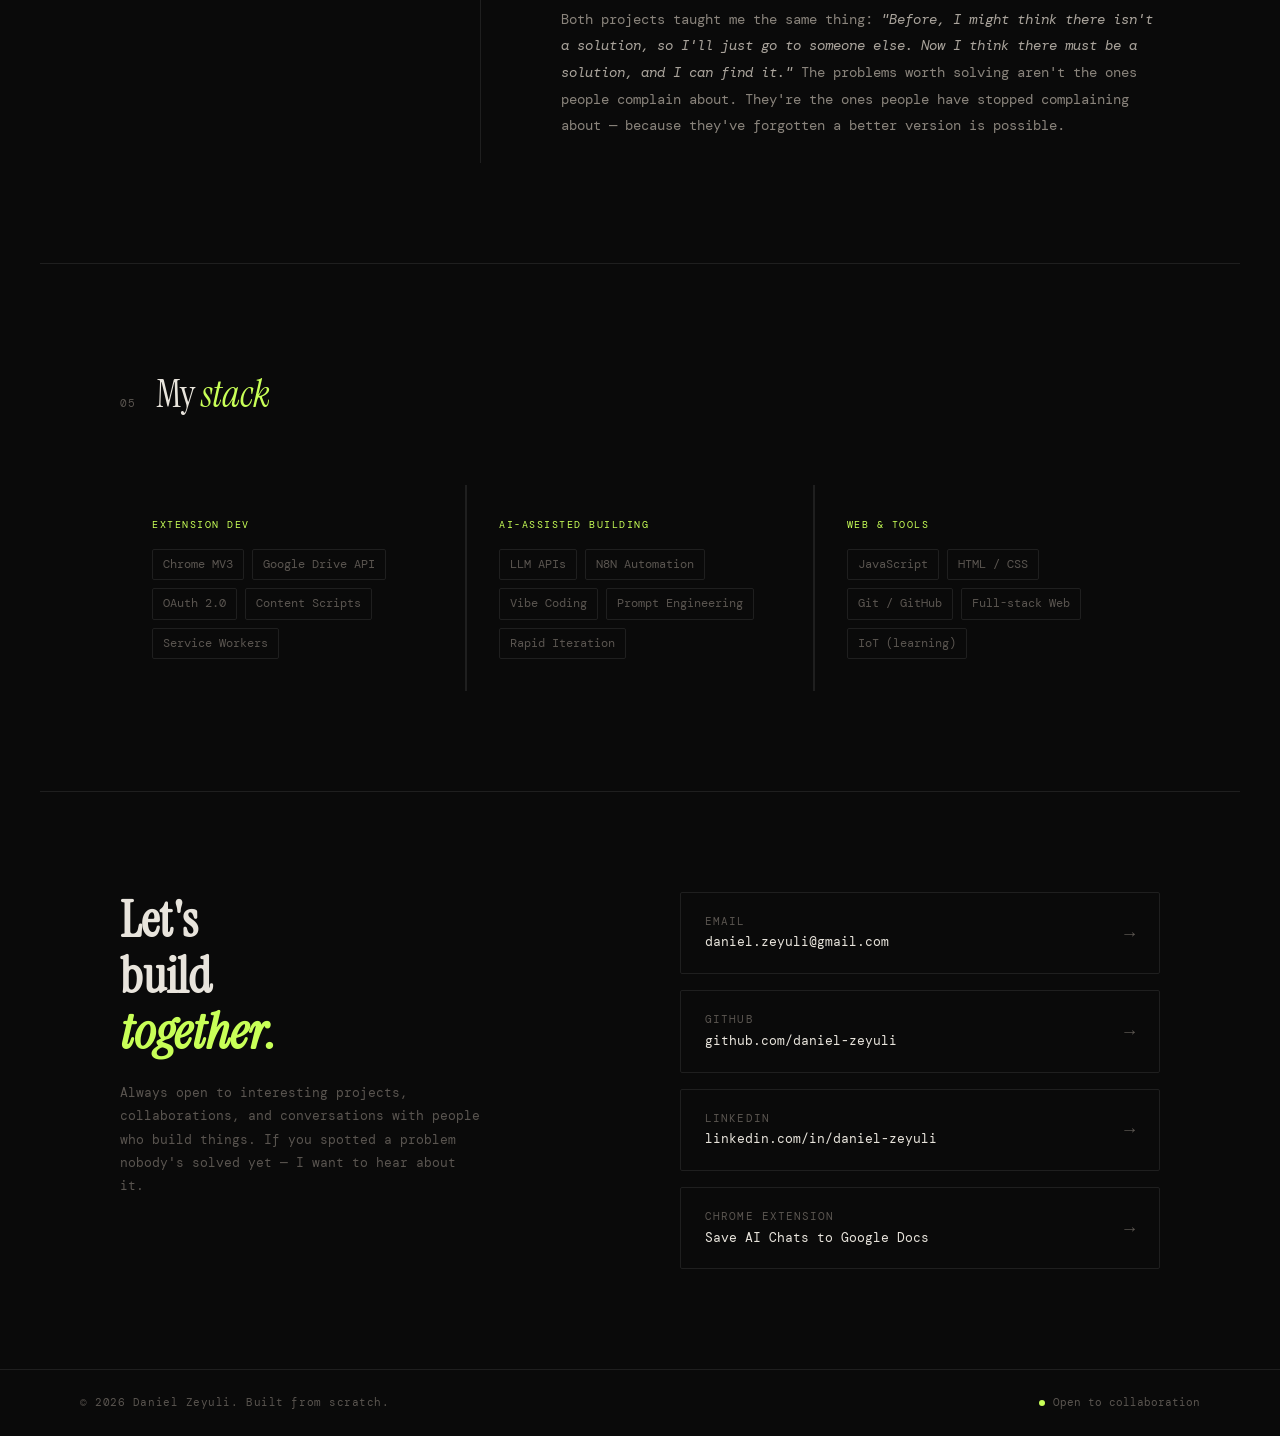
==== commit 5b243e11: "Update hardcoded narrative metrics: 264 installs, 155 weekly users" ====
--- a/index.html
+++ b/index.html
@@ -909,7 +909,7 @@
         The Chrome extension came from a teacher. Ms. Nichols, our Math and CS department head, was frustrated: every time she copied equations from ChatGPT or Claude into Google Docs, the formatting broke. She was paying for a tool to handle this. I looked at what she was paying for and thought it seemed like something I could build.
       </p>
       <p>
-        The first version took about ten hours — not just asking AI to write code, but understanding why formulas were breaking in the first place. <strong>"Every language model has a different way of outputting math equations. I had to identify the format, test what worked, and then keep improving it."</strong> The extension is now on version 4, supporting equations, chemical formulas, images, charts, and full conversation exports across ChatGPT, Claude, and Gemini. 97 installs. 46 weekly active users.
+        The first version took about ten hours — not just asking AI to write code, but understanding why formulas were breaking in the first place. <strong>"Every language model has a different way of outputting math equations. I had to identify the format, test what worked, and then keep improving it."</strong> The extension is now on version 4, supporting equations, chemical formulas, images, charts, and full conversation exports across ChatGPT, Claude, and Gemini. 264 installs. 155 weekly users.
       </p>
       <p>
         Both projects taught me the same thing: <em>"Before, I might think there isn't a solution, so I'll just go to someone else. Now I think there must be a solution, and I can find it."</em> The problems worth solving aren't the ones people complain about. They're the ones people have stopped complaining about — because they've forgotten a better version is possible.
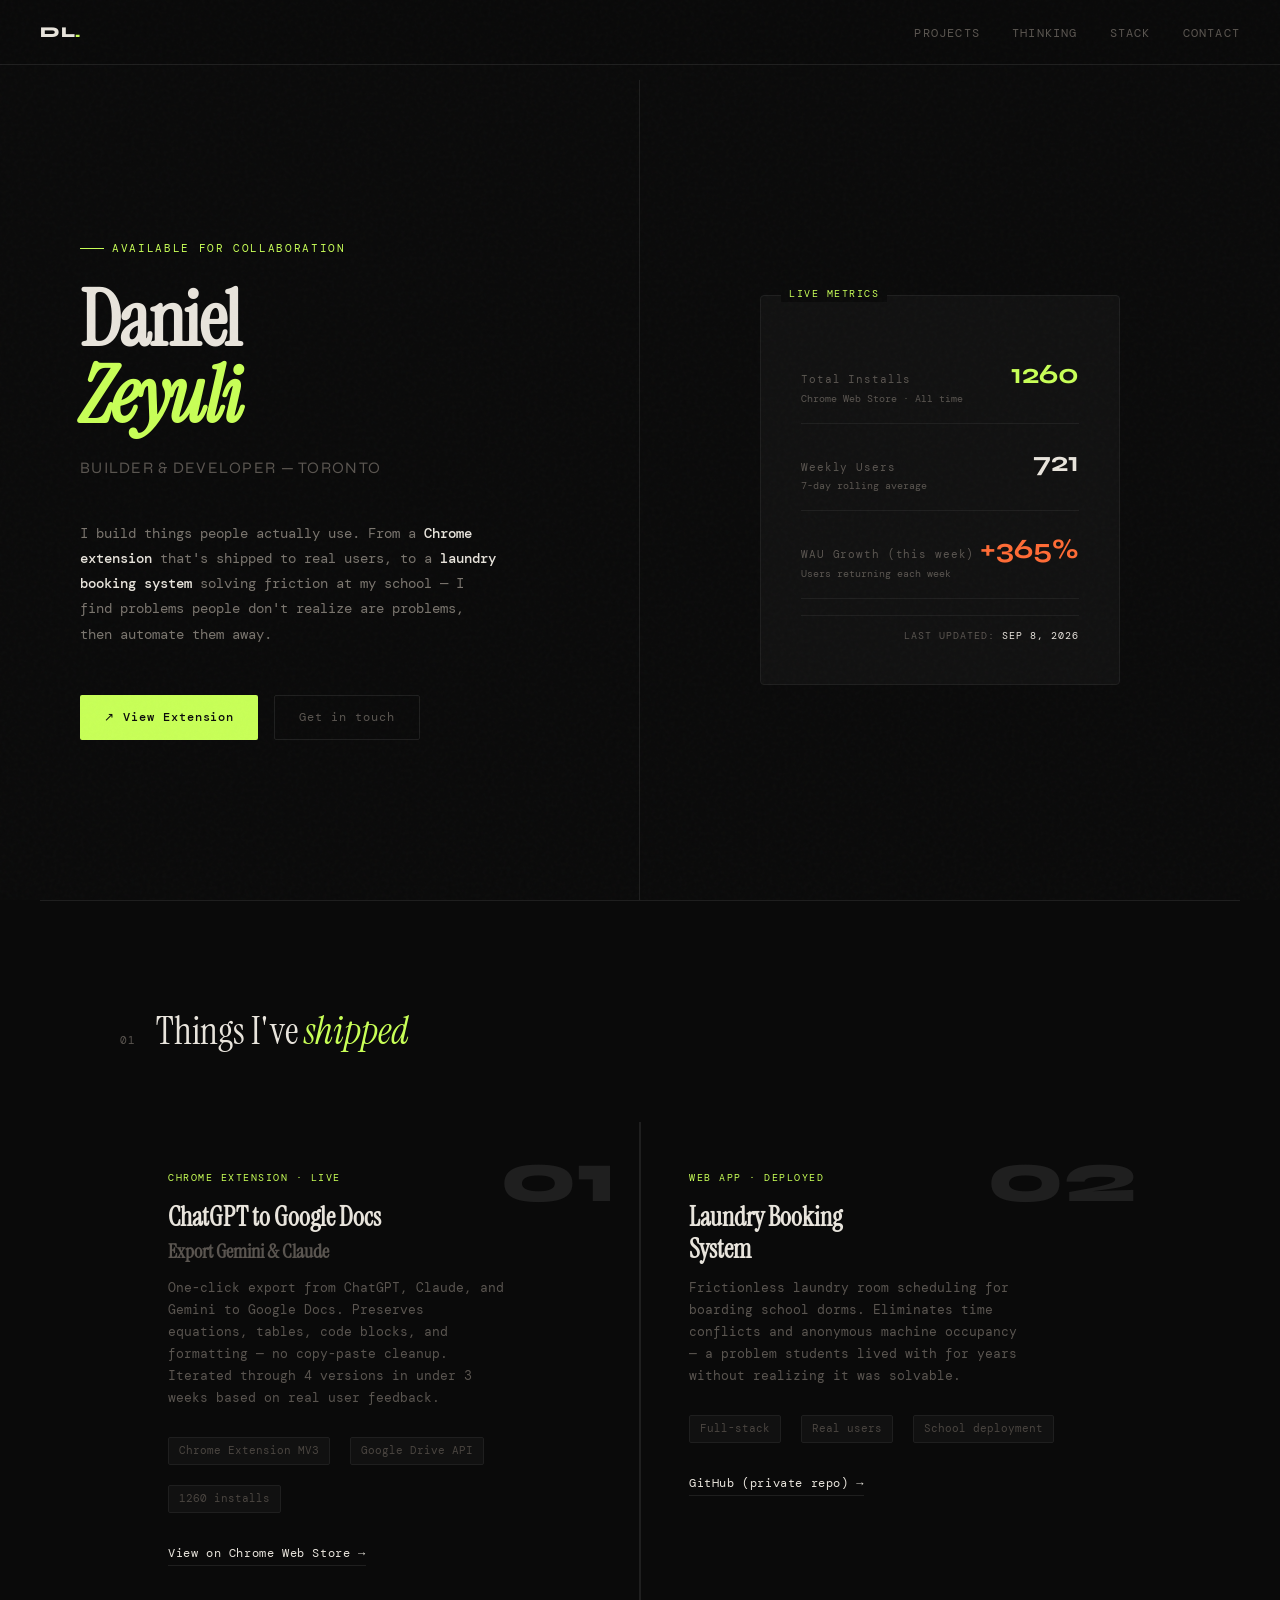
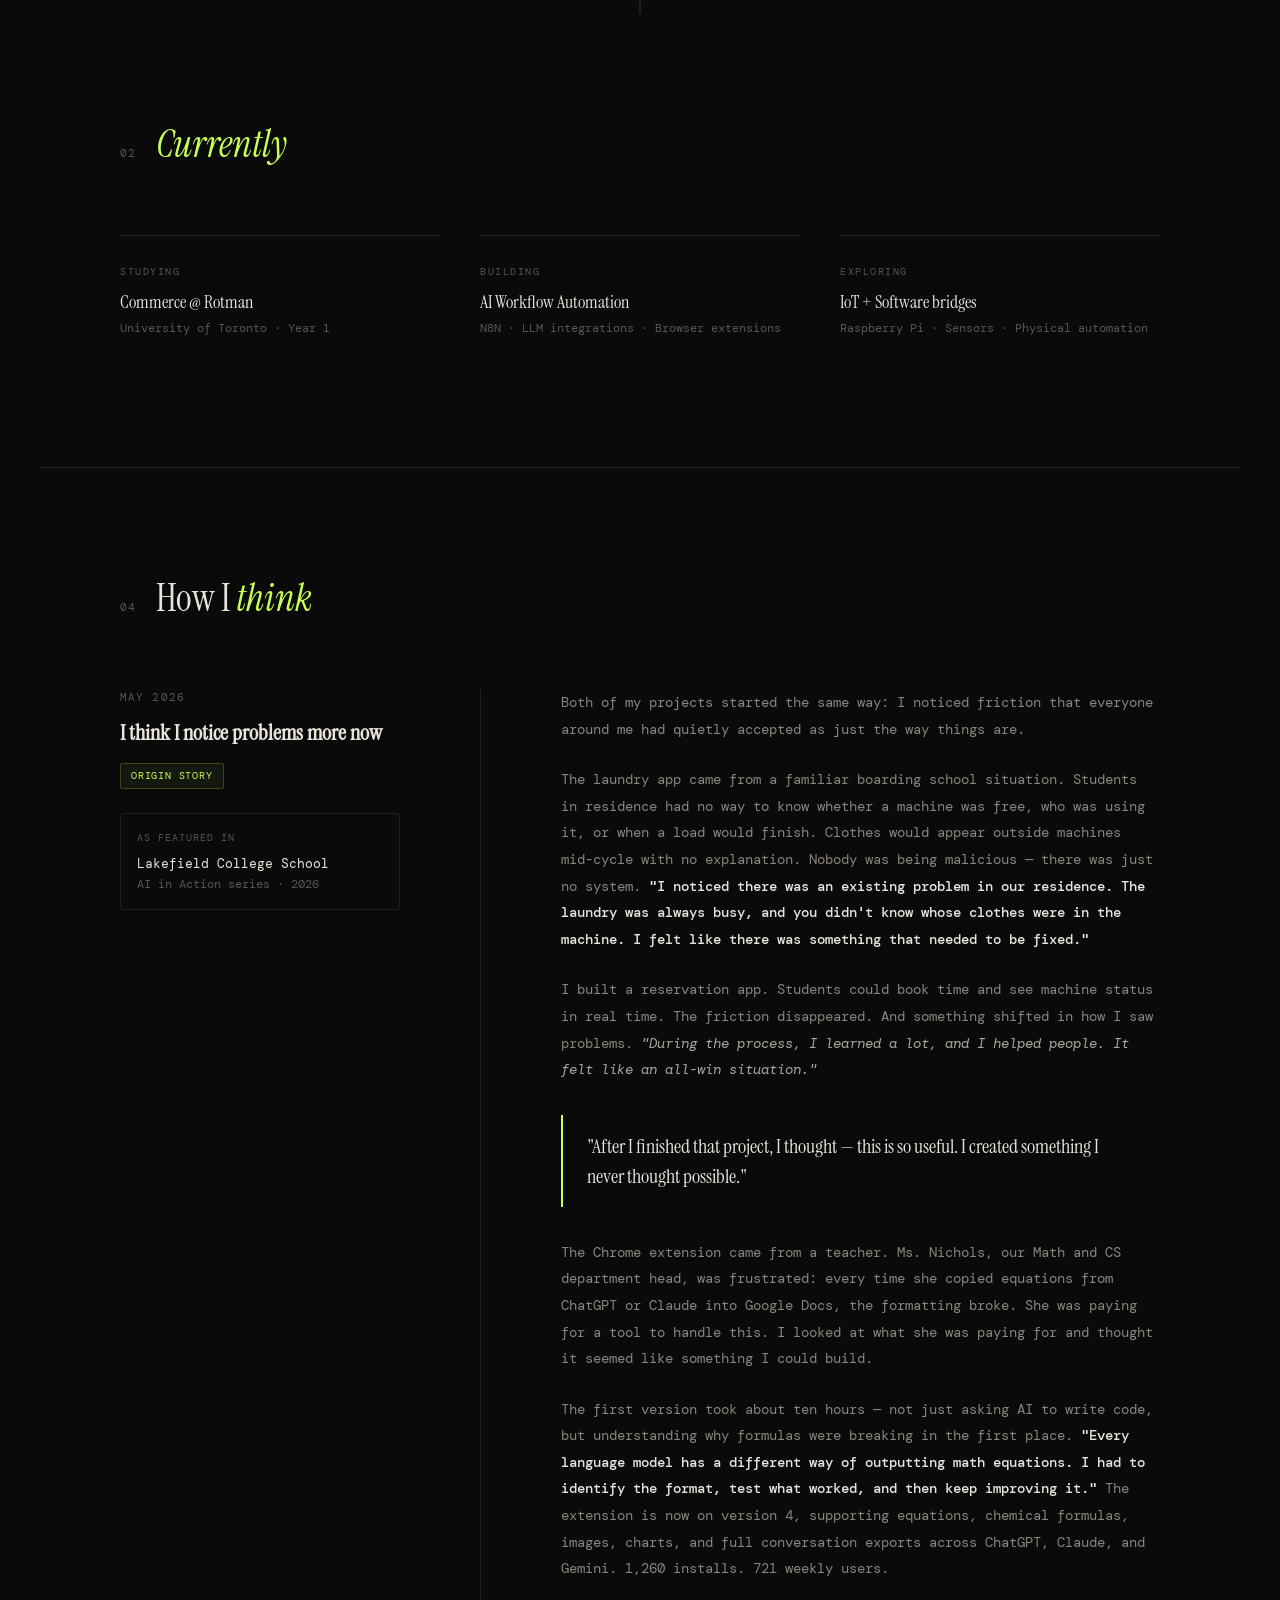
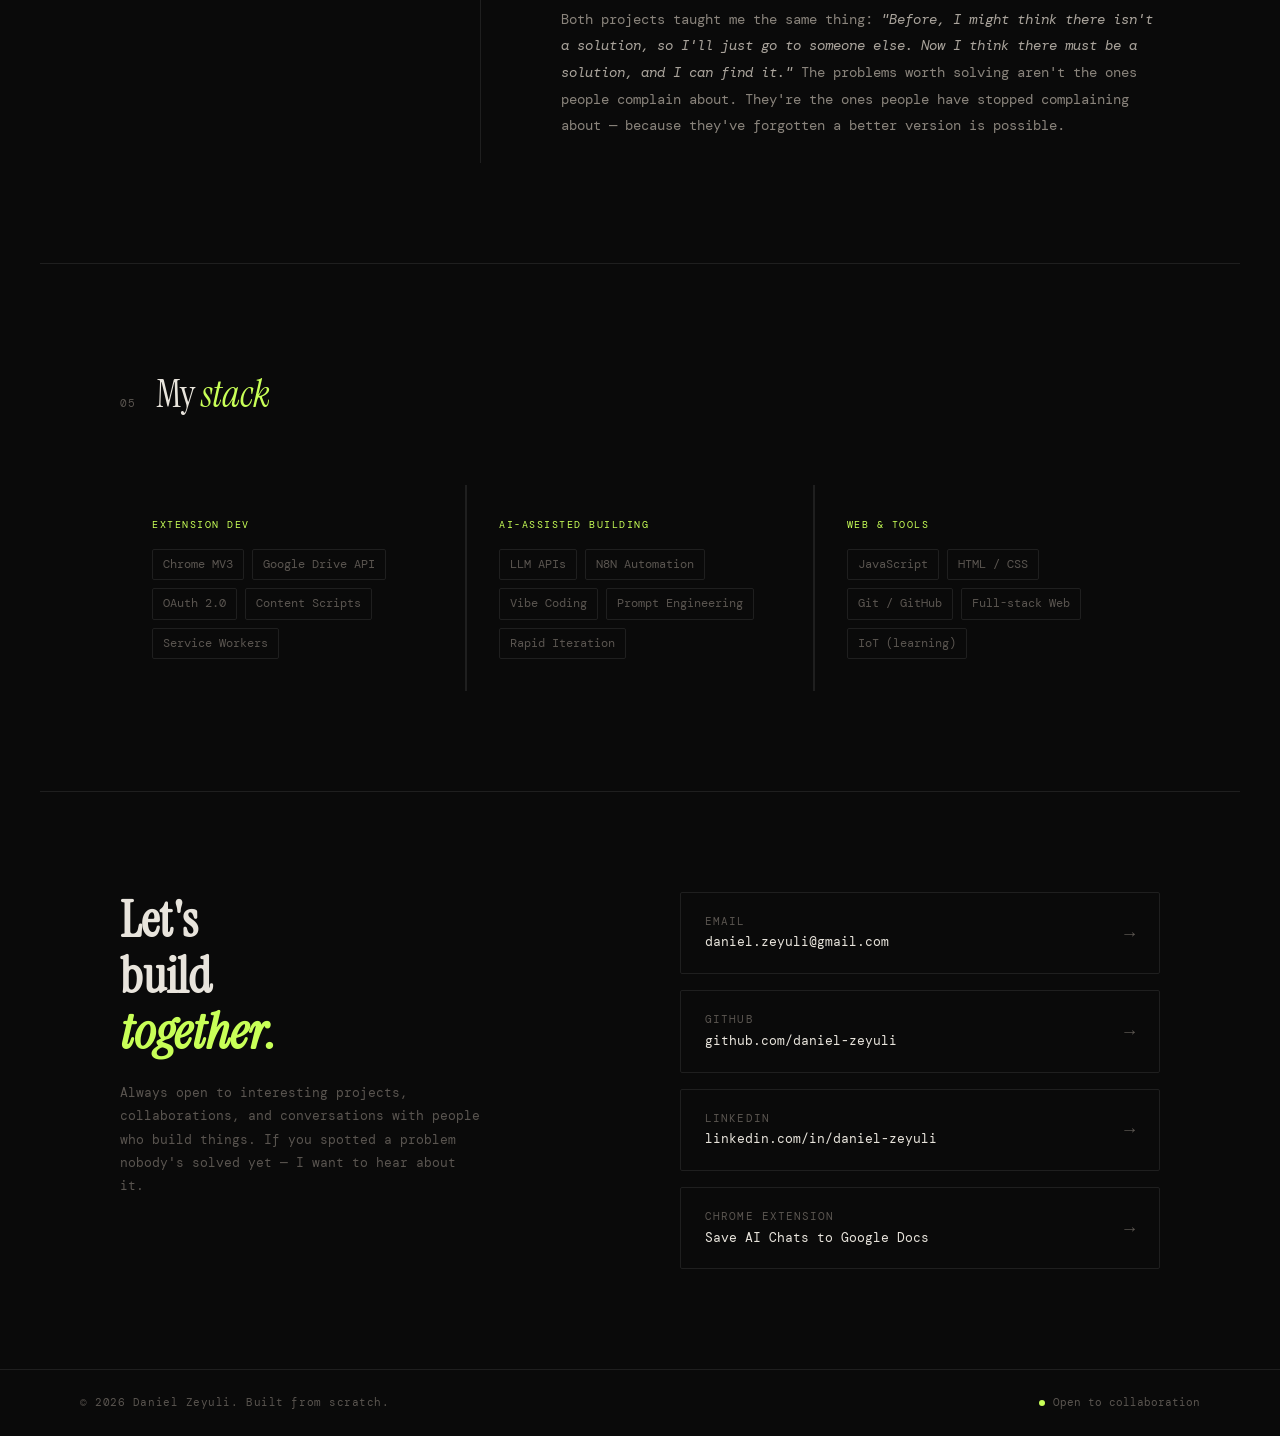
==== commit 2ef0ea31: "Update live metrics to Sep 8, 2026: 1.26K installs, 721 WAU Co-Authored-By: Claude Sonnet 4.6 <norep" ====
--- a/index.html
+++ b/index.html
@@ -11,10 +11,10 @@
      METRICS — 更新这里的数字，页面所有显示会自动同步
      ══════════════════════════════════════════════════════════════ */
   const METRICS = {
-    totalInstalls:     264,
-    weeklyActiveUsers:  155,
-    wauGrowth:         '+9%',
-    lastUpdated:       'June 1, 2026',
+    totalInstalls:     1260,
+    weeklyActiveUsers:  721,
+    wauGrowth:         '+365%',
+    lastUpdated:       'Sep 8, 2026',
   };
 </script>
 <style>
@@ -823,7 +823,7 @@
       <div class="project-meta">
         <span class="meta-chip">Chrome Extension MV3</span>
         <span class="meta-chip">Google Drive API</span>
-        <span class="meta-chip" id="m-chip-installs">264 installs</span>
+        <span class="meta-chip" id="m-chip-installs">1,260 installs</span>
       </div>
       <a href="https://chromewebstore.google.com/detail/ilhglkmnbngkjeejpnlgfdkikmcafedd" target="_blank" class="project-link">
         View on Chrome Web Store →
@@ -858,7 +858,7 @@
     <div class="current-item">
       <div class="current-label">Studying</div>
       <div class="current-value">Commerce @ Rotman</div>
-      <div class="current-sub">University of Toronto, starting Fall 2026</div>
+      <div class="current-sub">University of Toronto · Year 1</div>
     </div>
     <div class="current-item">
       <div class="current-label">Building</div>
@@ -909,7 +909,7 @@
         The Chrome extension came from a teacher. Ms. Nichols, our Math and CS department head, was frustrated: every time she copied equations from ChatGPT or Claude into Google Docs, the formatting broke. She was paying for a tool to handle this. I looked at what she was paying for and thought it seemed like something I could build.
       </p>
       <p>
-        The first version took about ten hours — not just asking AI to write code, but understanding why formulas were breaking in the first place. <strong>"Every language model has a different way of outputting math equations. I had to identify the format, test what worked, and then keep improving it."</strong> The extension is now on version 4, supporting equations, chemical formulas, images, charts, and full conversation exports across ChatGPT, Claude, and Gemini. 264 installs. 155 weekly users.
+        The first version took about ten hours — not just asking AI to write code, but understanding why formulas were breaking in the first place. <strong>"Every language model has a different way of outputting math equations. I had to identify the format, test what worked, and then keep improving it."</strong> The extension is now on version 4, supporting equations, chemical formulas, images, charts, and full conversation exports across ChatGPT, Claude, and Gemini. 1,260 installs. 721 weekly users.
       </p>
       <p>
         Both projects taught me the same thing: <em>"Before, I might think there isn't a solution, so I'll just go to someone else. Now I think there must be a solution, and I can find it."</em> The problems worth solving aren't the ones people complain about. They're the ones people have stopped complaining about — because they've forgotten a better version is possible.
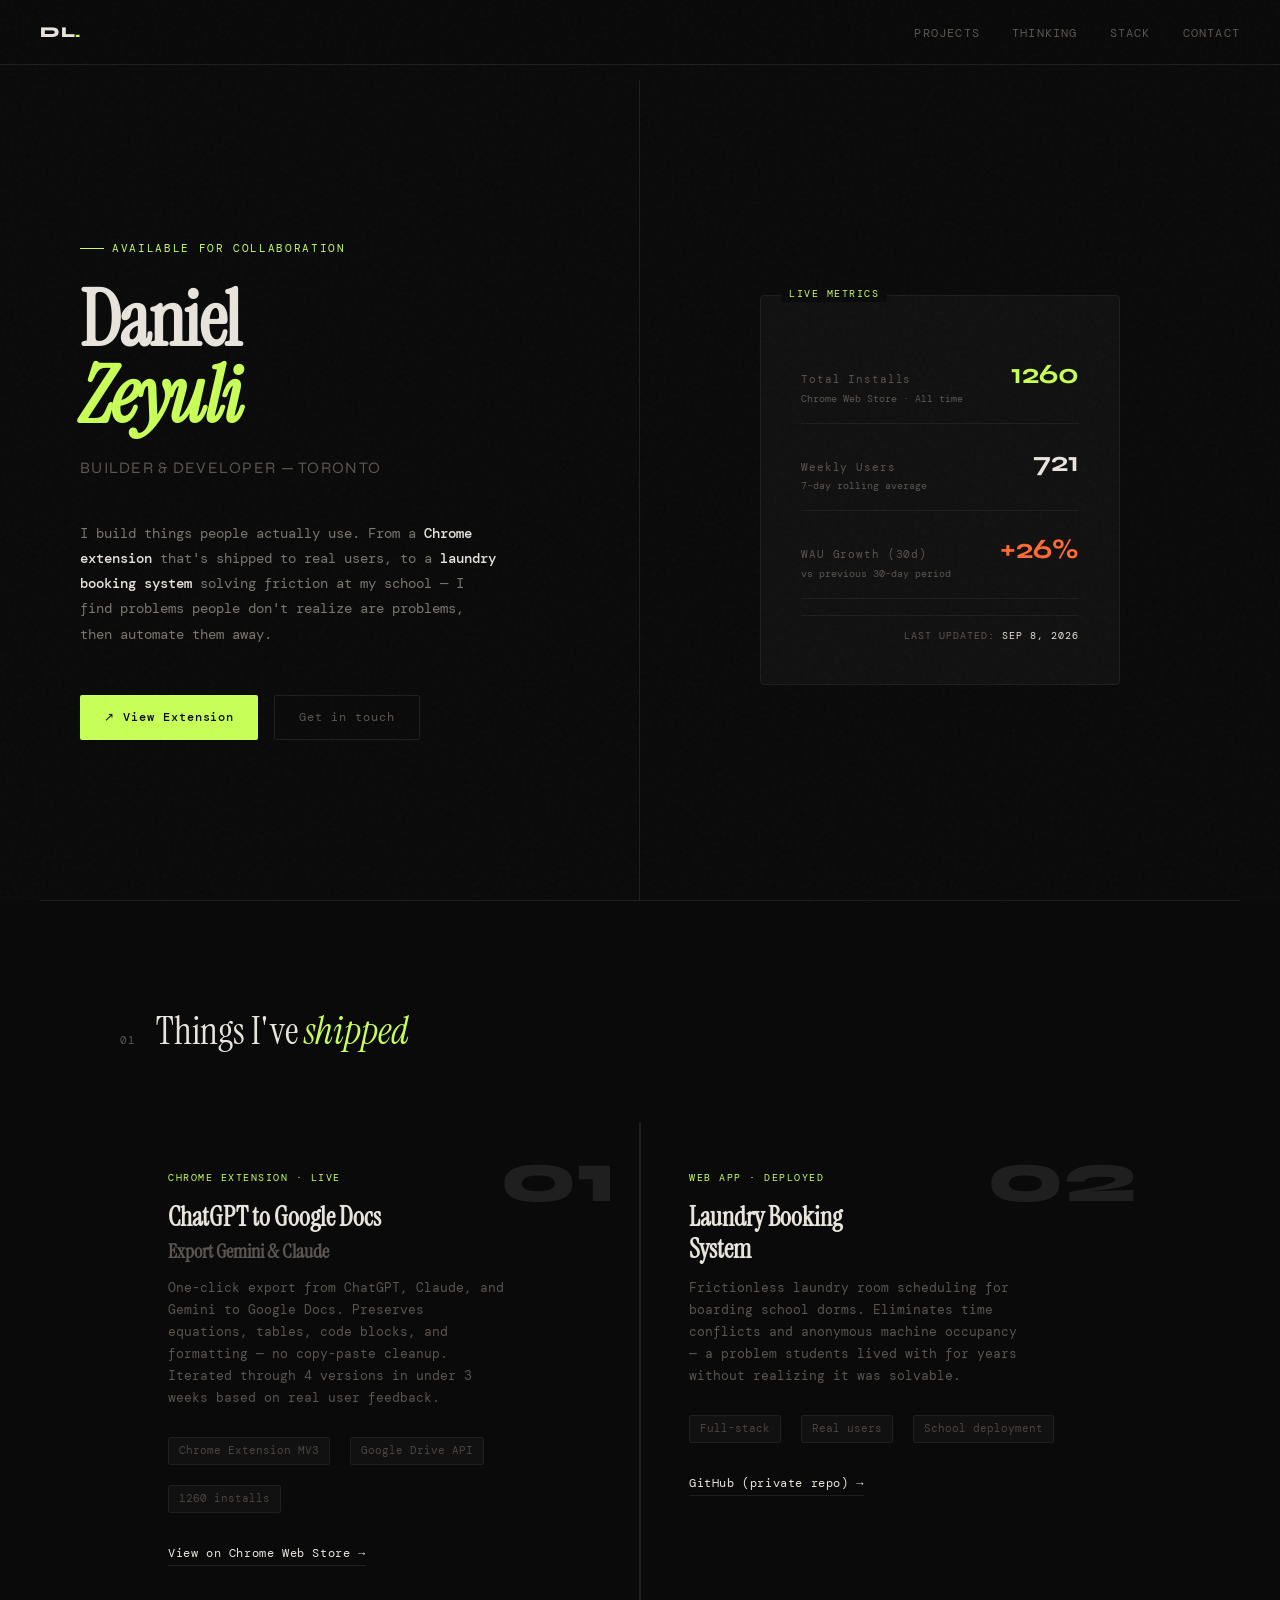
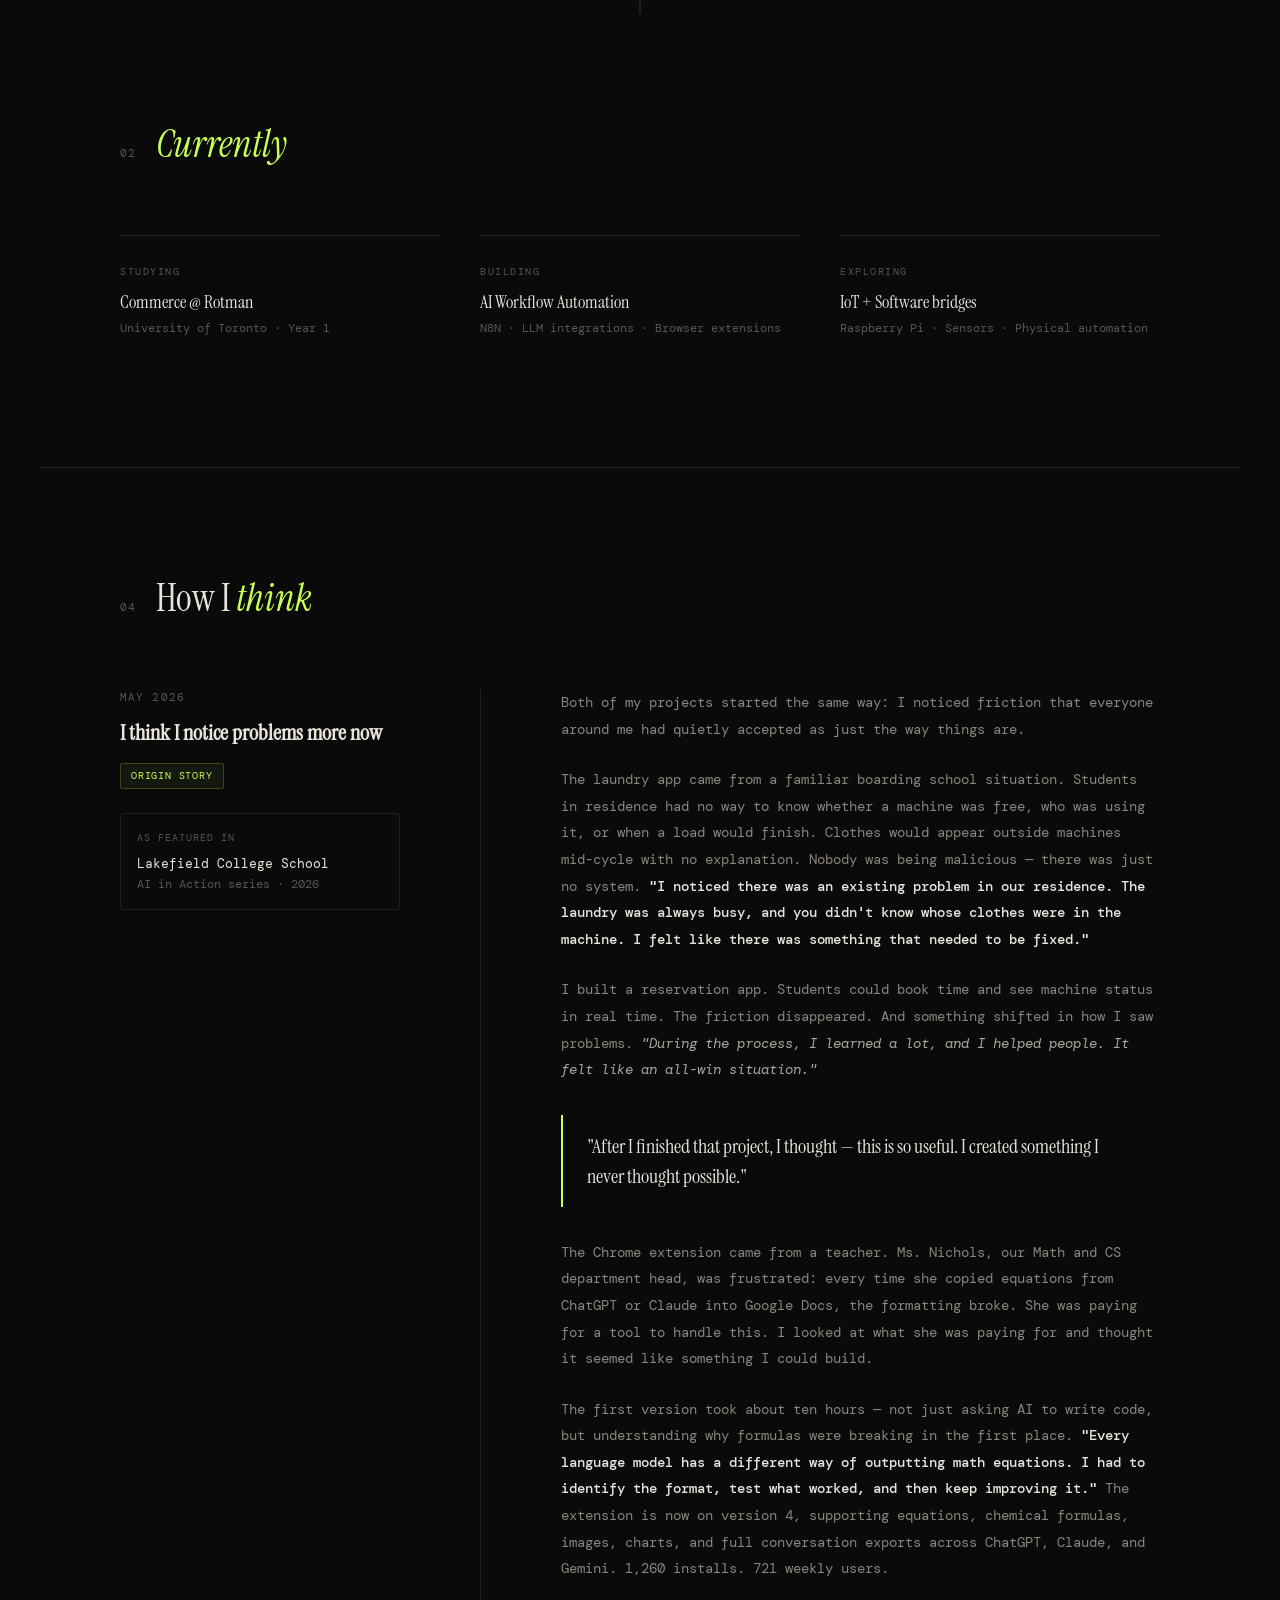
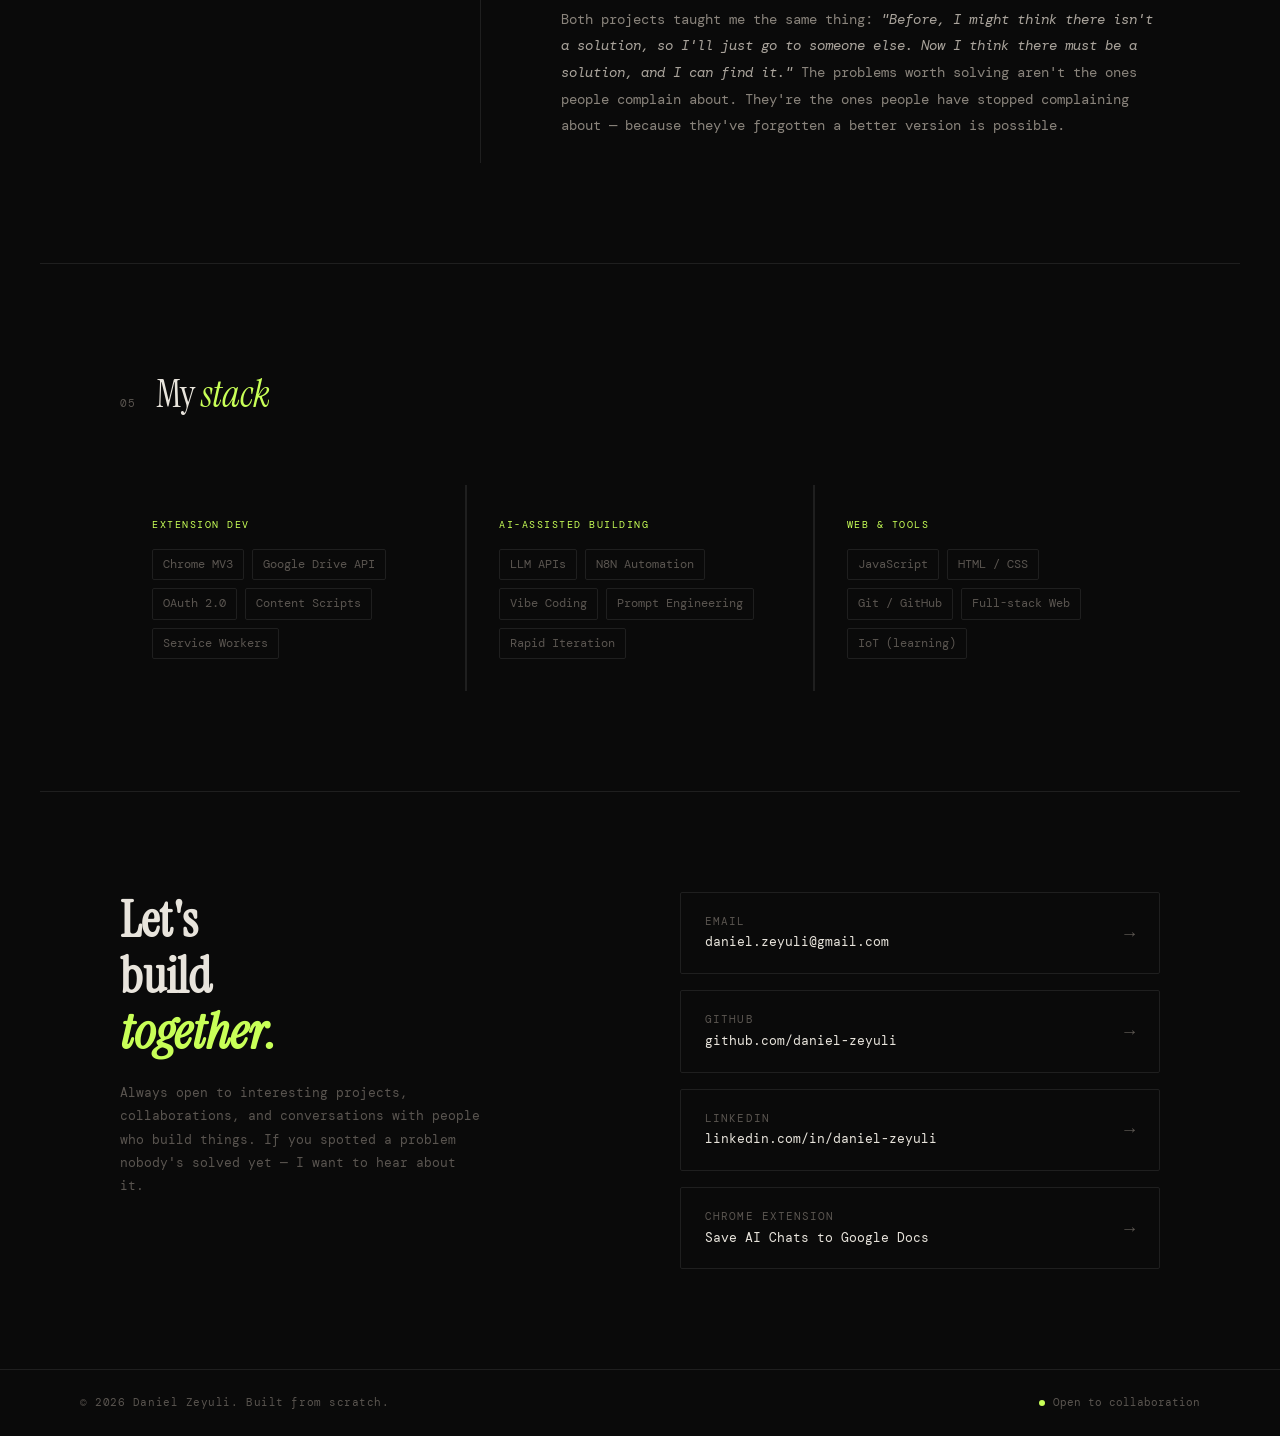
==== commit 55fc2f8e: "Fix WAU growth metric: use 30d +26% instead of total growth Co-Authored-By: Claude Sonnet 4.6 <norep" ====
--- a/index.html
+++ b/index.html
@@ -13,7 +13,7 @@
   const METRICS = {
     totalInstalls:     1260,
     weeklyActiveUsers:  721,
-    wauGrowth:         '+365%',
+    wauGrowth:         '+26%',
     lastUpdated:       'Sep 8, 2026',
   };
 </script>
@@ -794,8 +794,8 @@
       </div>
       <div class="stat-row">
         <div>
-          <div class="stat-label">WAU Growth (this week)</div>
-          <div class="stat-sub">Users returning each week</div>
+          <div class="stat-label">WAU Growth (30d)</div>
+          <div class="stat-sub">vs previous 30-day period</div>
         </div>
         <div>
           <div class="stat-value orange" id="m-retention">+9%</div>
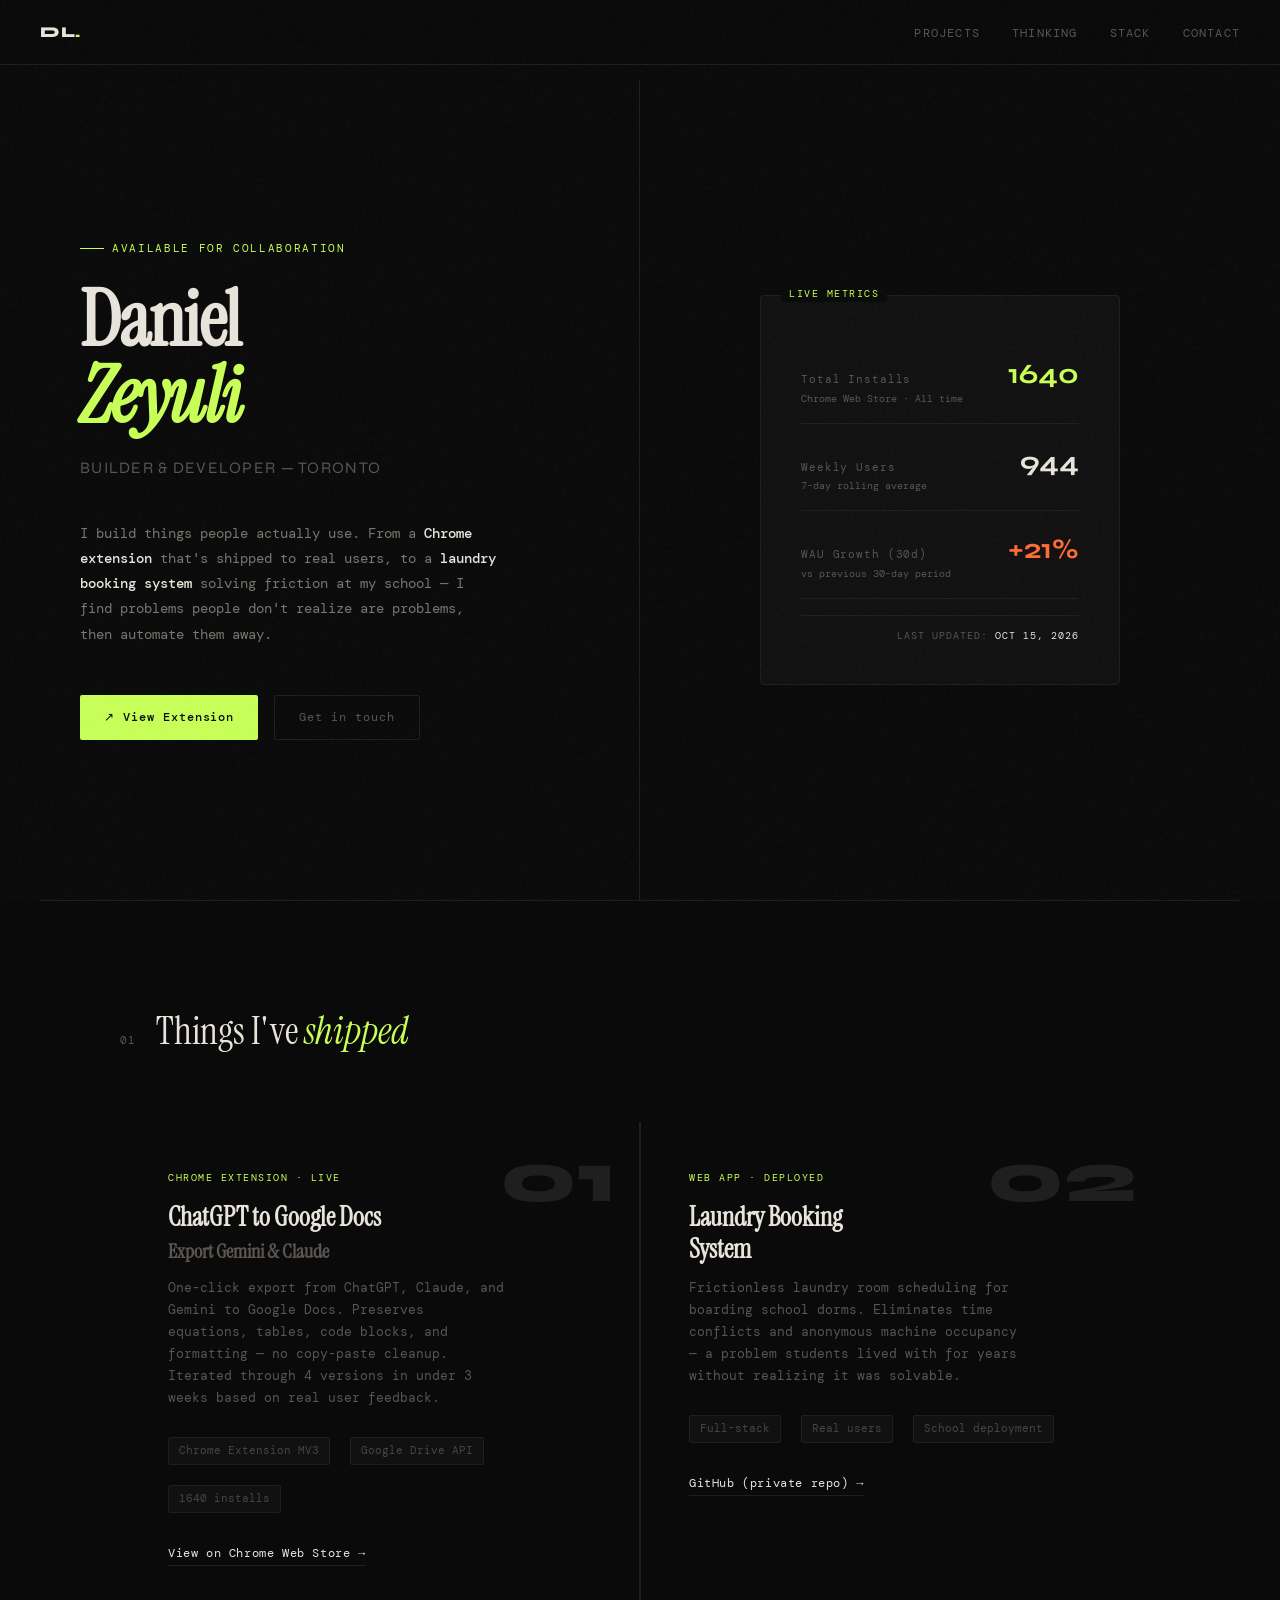
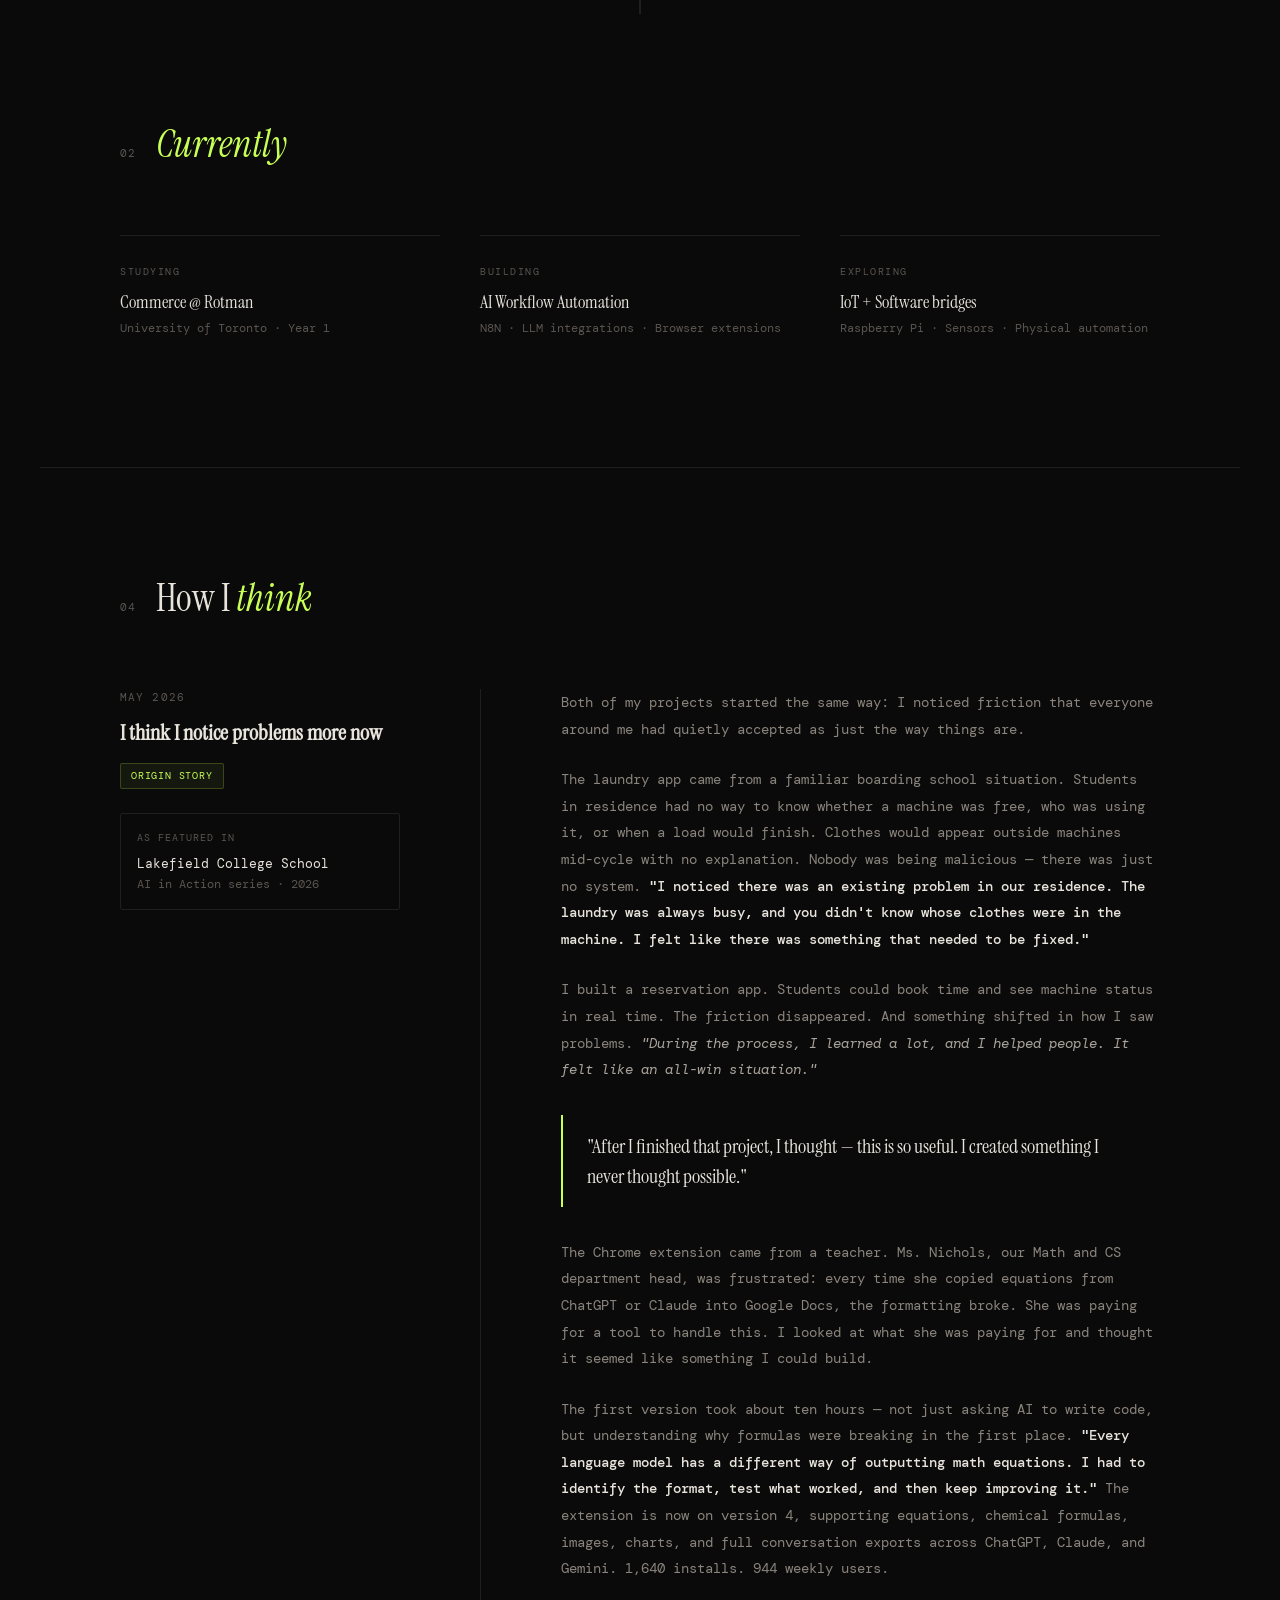
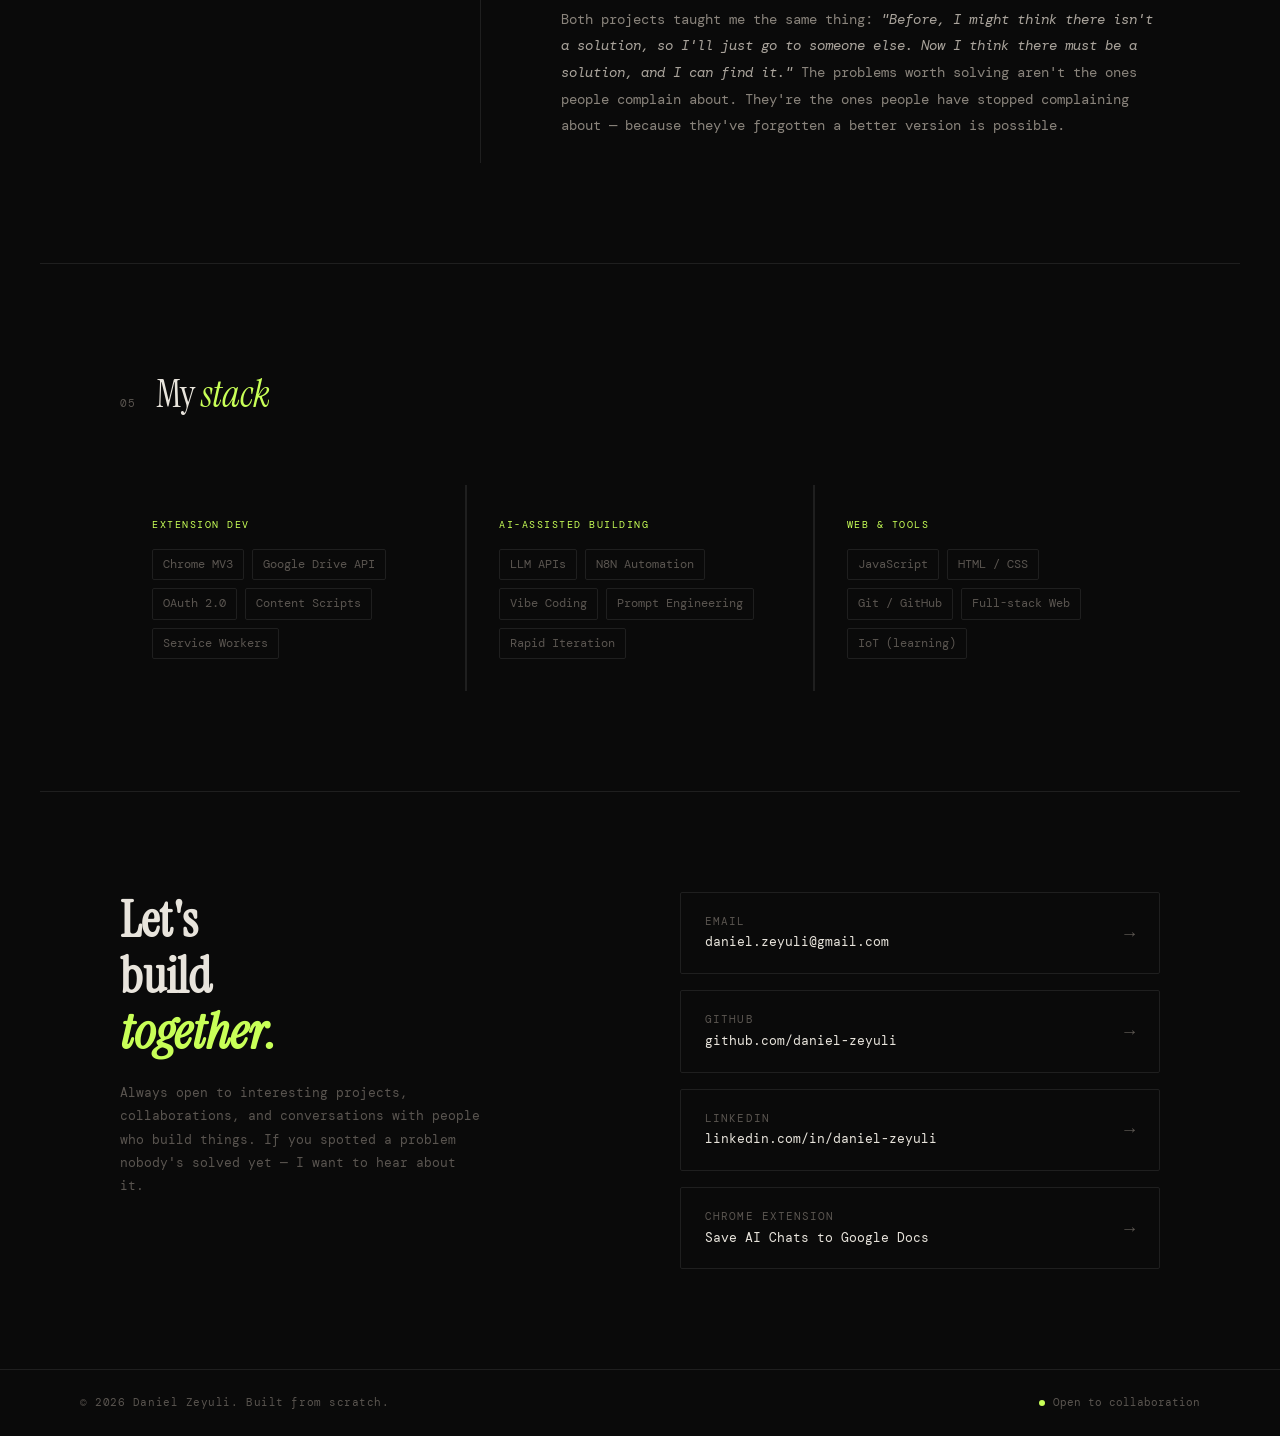
==== commit 8975bf60: "Update live metrics to Oct 15, 2026: 1.64K installs, 944 WAU, +21% growth Co-Authored-By: Claude Son" ====
--- a/index.html
+++ b/index.html
@@ -11,10 +11,10 @@
      METRICS — 更新这里的数字，页面所有显示会自动同步
      ══════════════════════════════════════════════════════════════ */
   const METRICS = {
-    totalInstalls:     1260,
-    weeklyActiveUsers:  721,
-    wauGrowth:         '+26%',
-    lastUpdated:       'Sep 8, 2026',
+    totalInstalls:     1640,
+    weeklyActiveUsers:  944,
+    wauGrowth:         '+21%',
+    lastUpdated:       'Oct 15, 2026',
   };
 </script>
 <style>
@@ -823,7 +823,7 @@
       <div class="project-meta">
         <span class="meta-chip">Chrome Extension MV3</span>
         <span class="meta-chip">Google Drive API</span>
-        <span class="meta-chip" id="m-chip-installs">1,260 installs</span>
+        <span class="meta-chip" id="m-chip-installs">1,640 installs</span>
       </div>
       <a href="https://chromewebstore.google.com/detail/ilhglkmnbngkjeejpnlgfdkikmcafedd" target="_blank" class="project-link">
         View on Chrome Web Store →
@@ -909,7 +909,7 @@
         The Chrome extension came from a teacher. Ms. Nichols, our Math and CS department head, was frustrated: every time she copied equations from ChatGPT or Claude into Google Docs, the formatting broke. She was paying for a tool to handle this. I looked at what she was paying for and thought it seemed like something I could build.
       </p>
       <p>
-        The first version took about ten hours — not just asking AI to write code, but understanding why formulas were breaking in the first place. <strong>"Every language model has a different way of outputting math equations. I had to identify the format, test what worked, and then keep improving it."</strong> The extension is now on version 4, supporting equations, chemical formulas, images, charts, and full conversation exports across ChatGPT, Claude, and Gemini. 1,260 installs. 721 weekly users.
+        The first version took about ten hours — not just asking AI to write code, but understanding why formulas were breaking in the first place. <strong>"Every language model has a different way of outputting math equations. I had to identify the format, test what worked, and then keep improving it."</strong> The extension is now on version 4, supporting equations, chemical formulas, images, charts, and full conversation exports across ChatGPT, Claude, and Gemini. 1,640 installs. 944 weekly users.
       </p>
       <p>
         Both projects taught me the same thing: <em>"Before, I might think there isn't a solution, so I'll just go to someone else. Now I think there must be a solution, and I can find it."</em> The problems worth solving aren't the ones people complain about. They're the ones people have stopped complaining about — because they've forgotten a better version is possible.
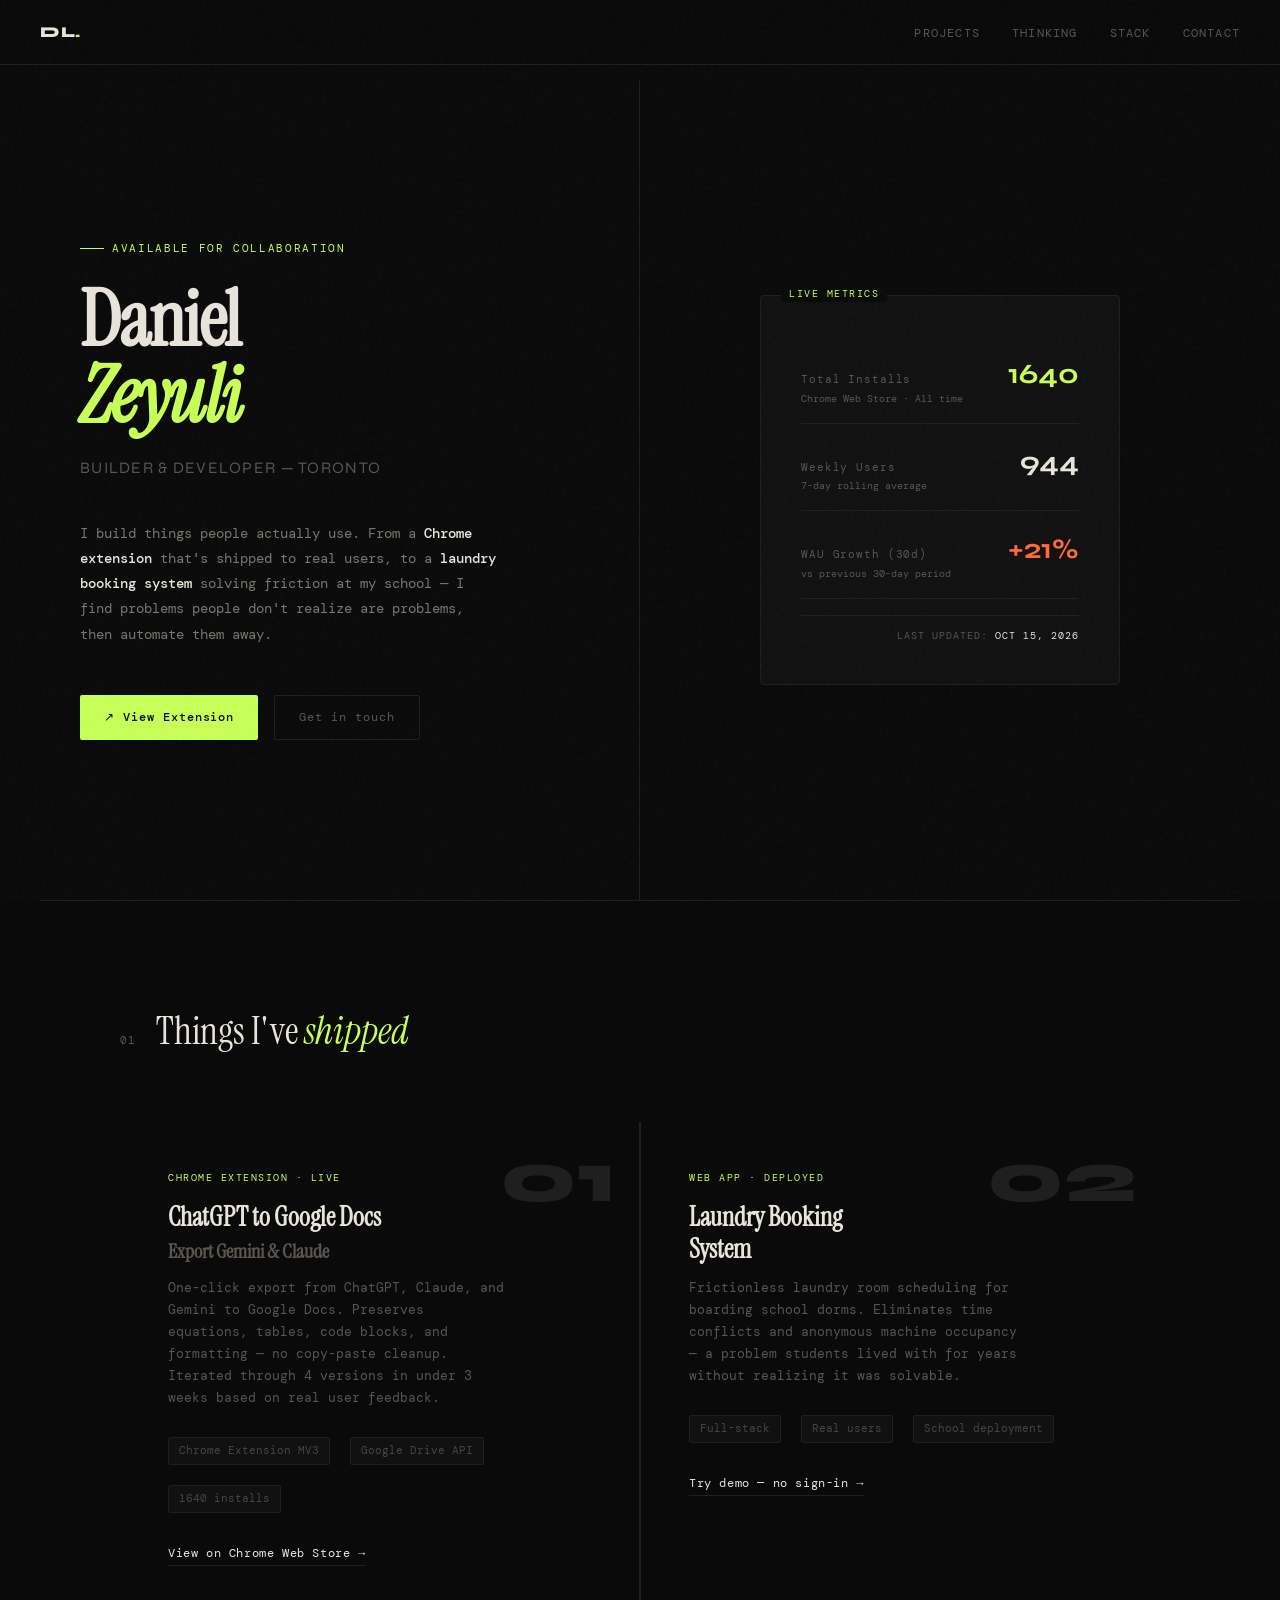
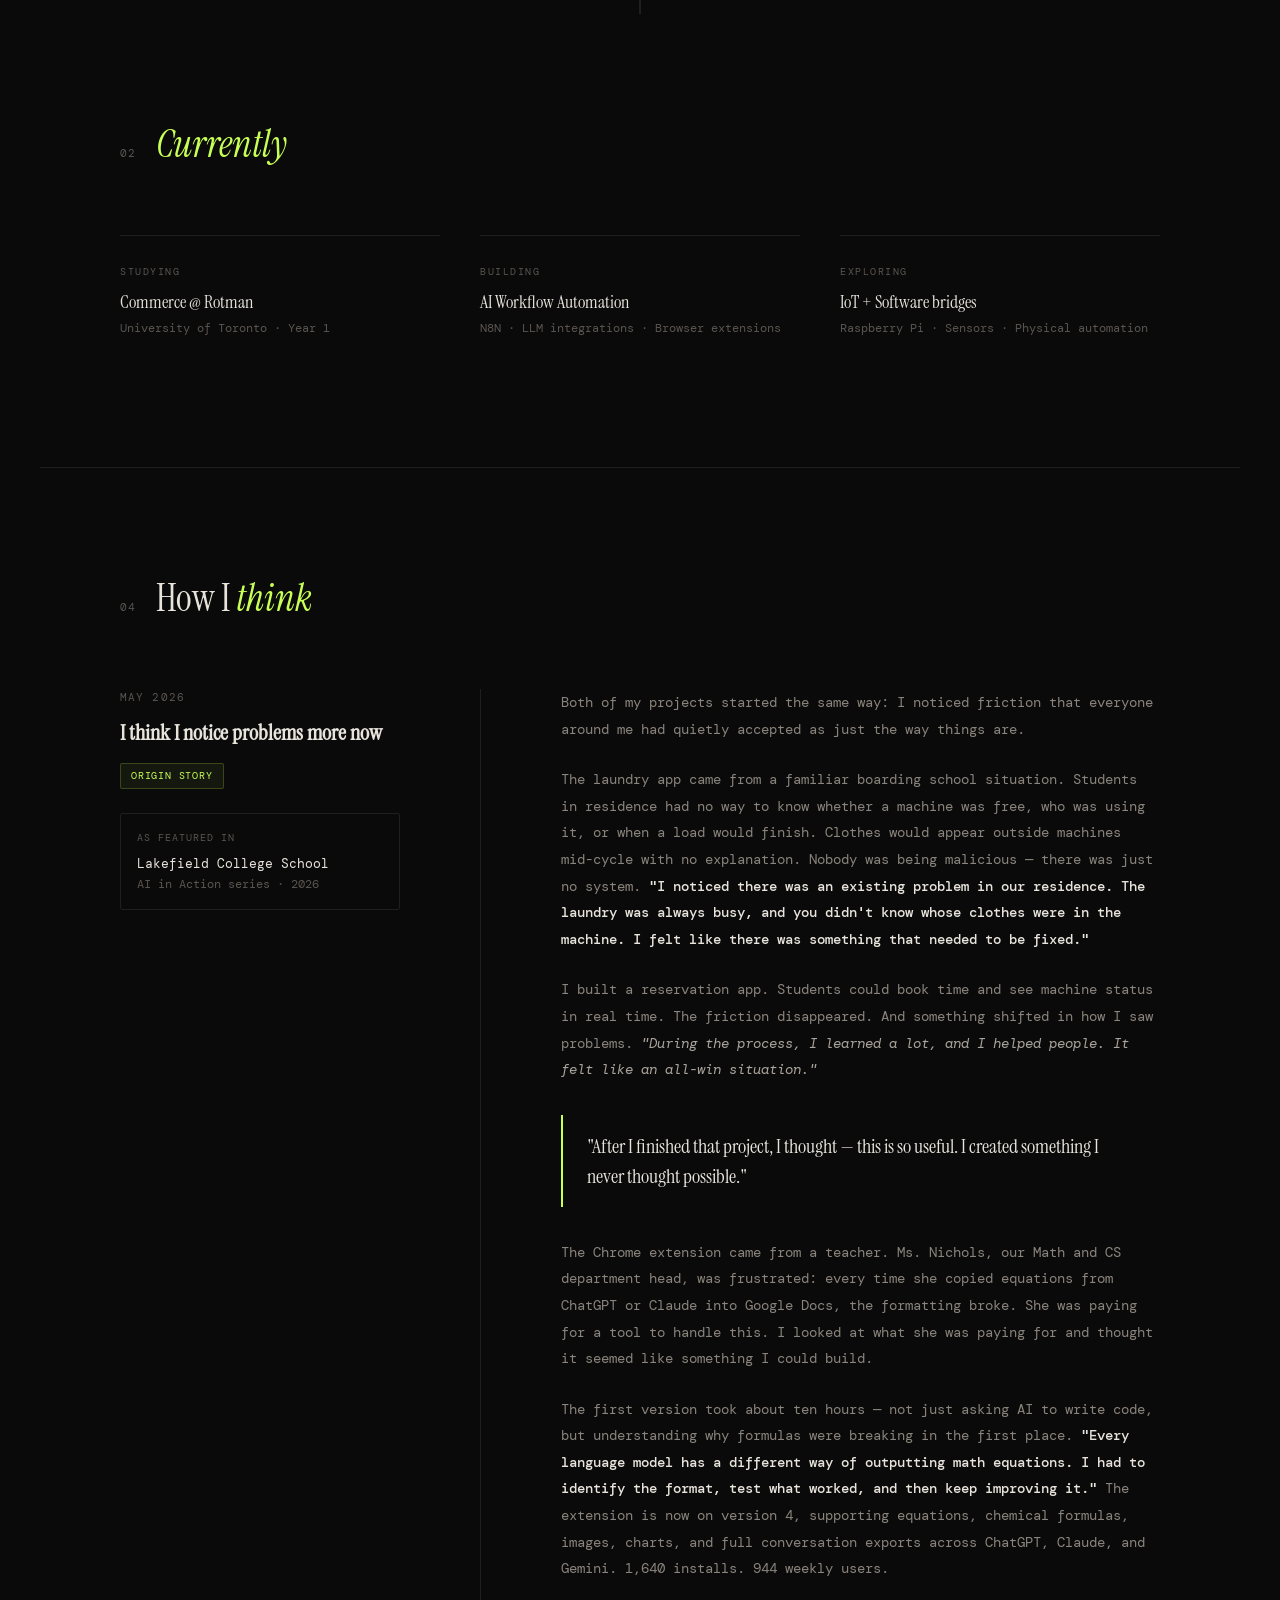
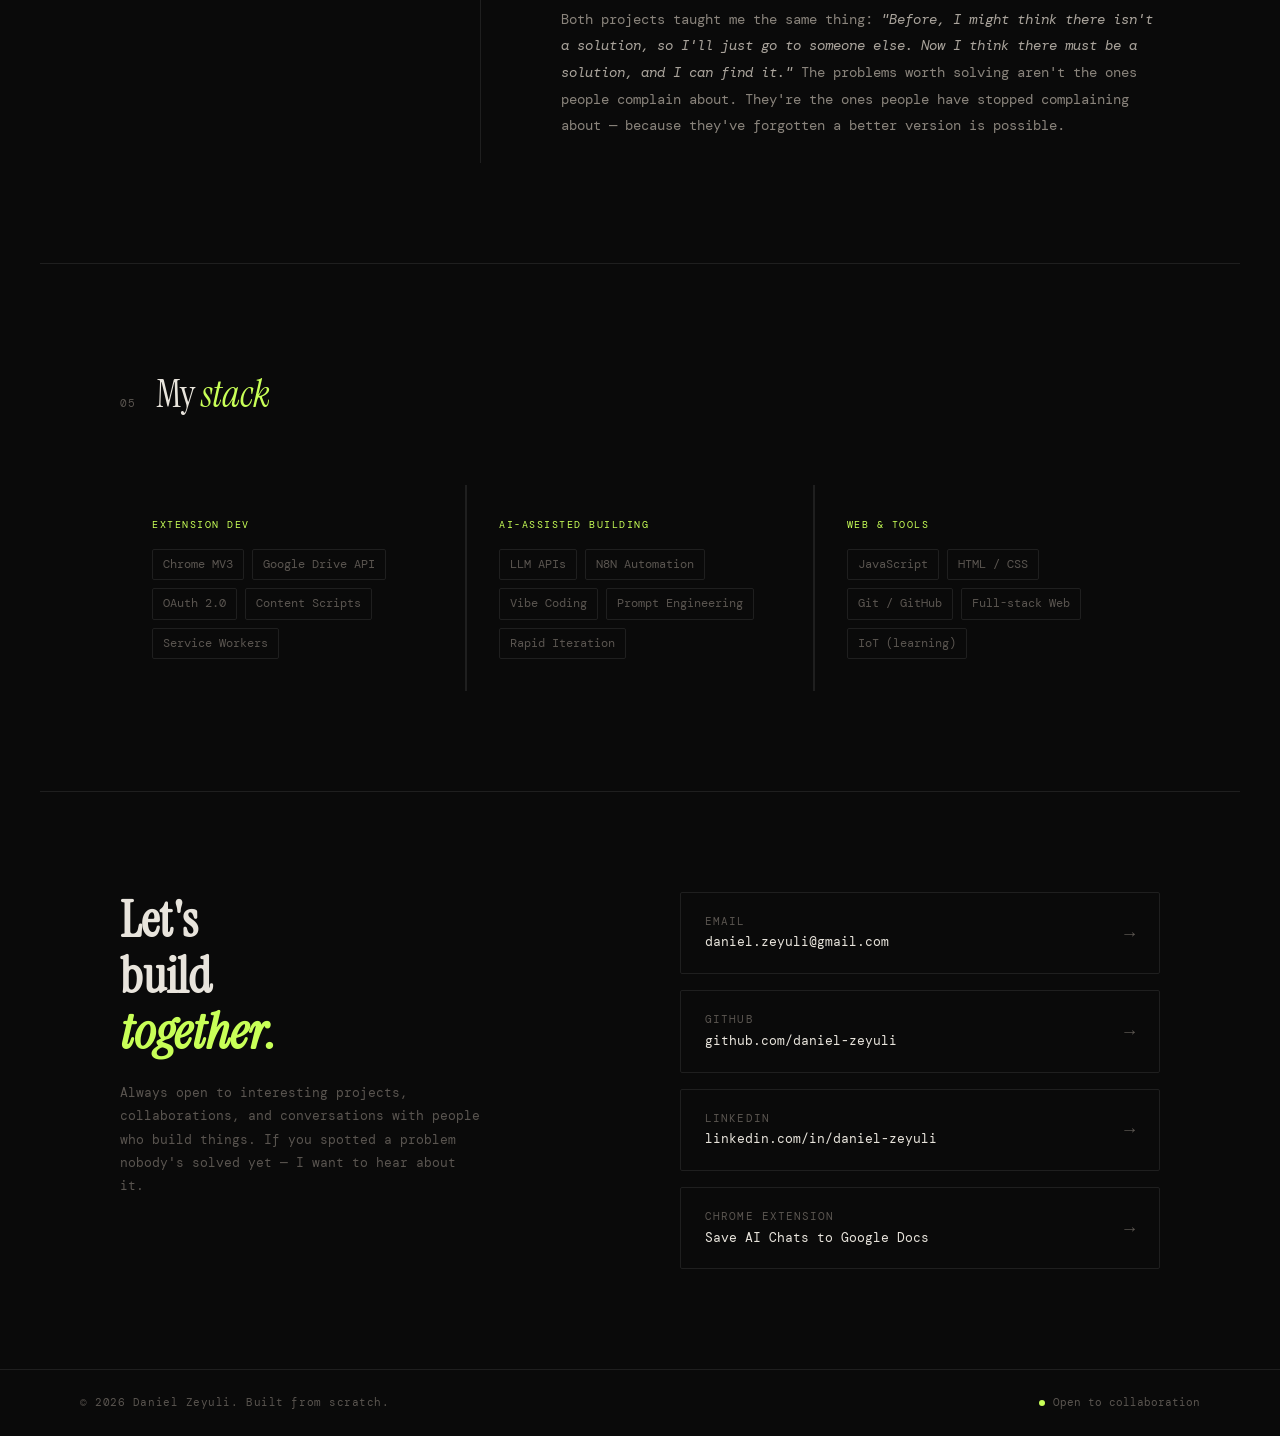
==== commit b24b4473: "Publish no-login Laundry demo and link from portfolio" ====
--- a/index.html
+++ b/index.html
@@ -841,8 +841,8 @@
         <span class="meta-chip">Real users</span>
         <span class="meta-chip">School deployment</span>
       </div>
-      <a href="https://github.com/daniel-zeyuli" target="_blank" class="project-link">
-        GitHub (private repo) →
+      <a href="/laundry-demo/" class="project-link">
+        Try demo — no sign-in →
       </a>
     </div>
   </div>
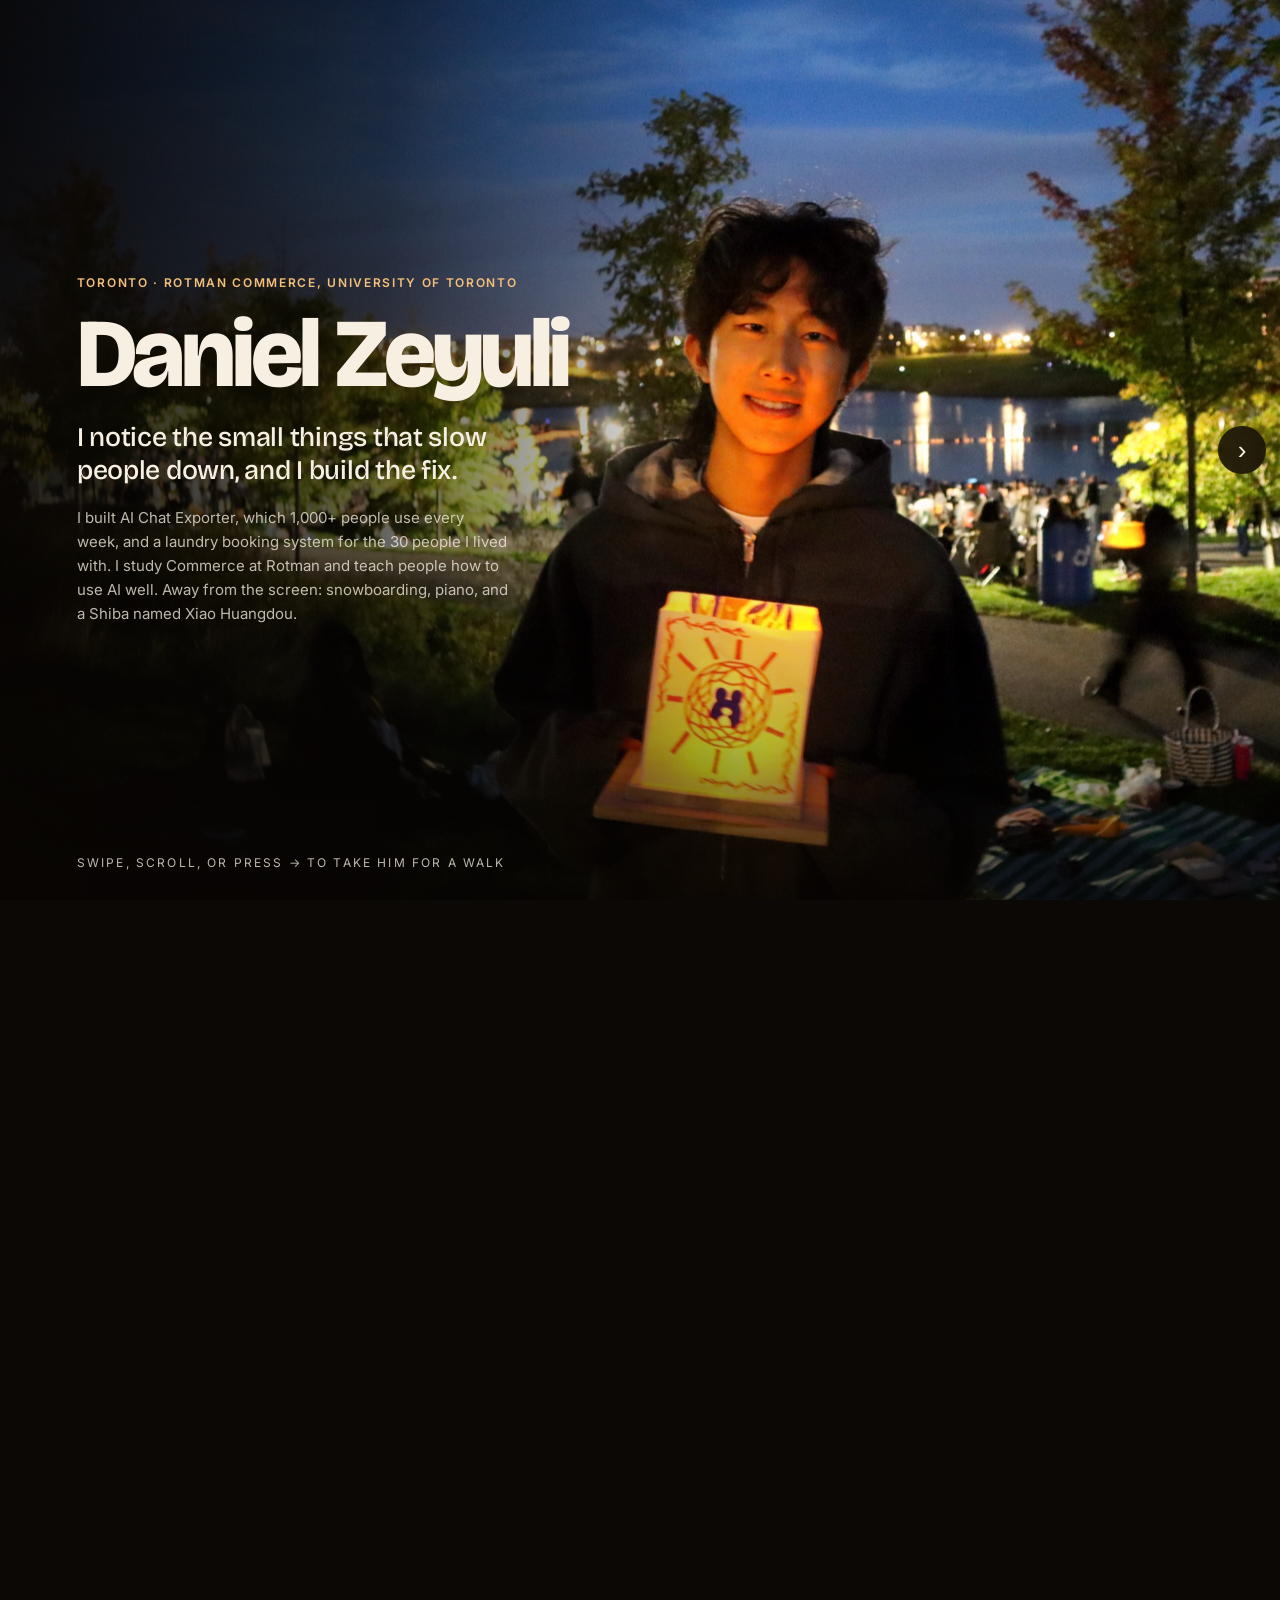
==== commit 2278fcce: "Make the Xiao Huangdou walk the homepage Publish the personal walk page at the site root with its se" ====
--- a/index.html
+++ b/index.html
@@ -3,1016 +3,346 @@
 <head>
 <meta charset="UTF-8">
 <meta name="viewport" content="width=device-width, initial-scale=1.0">
-<title>Daniel Zeyuli — Builder</title>
+<title>Daniel Zeyuli — a walk with Xiao Huangdou</title>
+<link rel="canonical" href="https://daniel-zeyuli.github.io/">
+<meta property="og:type" content="website">
+<meta property="og:url" content="https://daniel-zeyuli.github.io/">
+<meta property="og:title" content="Daniel Zeyuli — a walk with Xiao Huangdou">
+<meta property="og:description" content="I notice the small things that slow people down, and I build the fix. Take my Shiba for a walk through what I've made.">
+<meta property="og:image" content="https://daniel-zeyuli.github.io/assets/photos/hero.jpg">
+<meta name="twitter:card" content="summary_large_image">
+<meta name="description" content="Daniel Zeyuli notices the small things that slow people down and builds the fix. Scroll to walk his Shiba, Xiao Huangdou, past the things he has made and the things he loves.">
 <link rel="preconnect" href="https://fonts.googleapis.com">
-<link href="https://fonts.googleapis.com/css2?family=Instrument+Serif:ital@0;1&family=DM+Mono:wght@300;400;500&family=Syne:wght@400;600;700;800&display=swap" rel="stylesheet">
+<link href="https://fonts.googleapis.com/css2?family=Bricolage+Grotesque:opsz,wght@12..96,500;12..96,700;12..96,800&family=Inter:wght@400;500;600&display=swap" rel="stylesheet">
 <script>
-  /* ══════════════════════════════════════════════════════════════
-     METRICS — 更新这里的数字，页面所有显示会自动同步
-     ══════════════════════════════════════════════════════════════ */
+  /* METRICS — 更新这里的数字，页面所有显示会自动同步 */
   const METRICS = {
-    totalInstalls:     1640,
-    weeklyActiveUsers:  944,
-    wauGrowth:         '+21%',
-    lastUpdated:       'Oct 15, 2026',
+    weeklyUsers: '1,000+',
+    laundryFrom: '30',
+    laundryTo:   '1',
+    lastUpdated: 'Nov 2026',
   };
 </script>
 <style>
-  :root {
-    --bg: #0a0a0a;
-    --surface: #111111;
-    --border: #1f1f1f;
-    --text: #e8e4dc;
-    --muted: #5a5550;
-    --accent: #c8ff57;
-    --accent2: #ff6b35;
-    --serif: 'Instrument Serif', Georgia, serif;
-    --mono: 'DM Mono', monospace;
-    --sans: 'Syne', sans-serif;
-  }
-
-  *, *::before, *::after { box-sizing: border-box; margin: 0; padding: 0; }
-
-  html { scroll-behavior: smooth; }
-
-  body {
-    background: var(--bg);
-    color: var(--text);
-    font-family: var(--mono);
-    font-size: 14px;
-    line-height: 1.6;
-    overflow-x: hidden;
-  }
-
-  /* NOISE TEXTURE */
-  body::before {
-    content: '';
-    position: fixed;
-    inset: 0;
-    background-image: url("data:image/svg+xml,%3Csvg viewBox='0 0 256 256' xmlns='http://www.w3.org/2000/svg'%3E%3Cfilter id='noise'%3E%3CfeTurbulence type='fractalNoise' baseFrequency='0.9' numOctaves='4' stitchTiles='stitch'/%3E%3C/filter%3E%3Crect width='100%25' height='100%25' filter='url(%23noise)' opacity='0.04'/%3E%3C/svg%3E");
-    pointer-events: none;
-    z-index: 1000;
-    opacity: 0.6;
-  }
-
-  /* NAV */
-  nav {
-    position: fixed;
-    top: 0; left: 0; right: 0;
-    z-index: 100;
-    display: flex;
-    justify-content: space-between;
-    align-items: center;
-    padding: 20px 40px;
-    border-bottom: 1px solid var(--border);
-    background: rgba(10,10,10,0.85);
-    backdrop-filter: blur(12px);
-  }
-
-  .nav-logo {
-    font-family: var(--sans);
-    font-weight: 800;
-    font-size: 15px;
-    letter-spacing: 0.05em;
-    color: var(--text);
-    text-decoration: none;
-  }
-
-  .nav-logo span { color: var(--accent); }
-
-  .nav-links {
-    display: flex;
-    gap: 32px;
-    list-style: none;
-  }
-
-  .nav-links a {
-    color: var(--muted);
-    text-decoration: none;
-    font-size: 12px;
-    letter-spacing: 0.1em;
-    text-transform: uppercase;
-    transition: color 0.2s;
-  }
-
-  .nav-links a:hover { color: var(--text); }
-
-  /* HERO */
-  .hero {
-    min-height: 100vh;
-    display: grid;
-    grid-template-columns: 1fr 1fr;
-    padding-top: 80px;
-    position: relative;
-    overflow: hidden;
-  }
-
-  .hero-left {
-    display: flex;
-    flex-direction: column;
-    justify-content: center;
-    padding: 80px 40px 80px 80px;
-    position: relative;
-  }
-
-  .hero-tag {
-    font-family: var(--mono);
-    font-size: 11px;
-    color: var(--accent);
-    letter-spacing: 0.15em;
-    text-transform: uppercase;
-    margin-bottom: 24px;
-    display: flex;
-    align-items: center;
-    gap: 8px;
-  }
-
-  .hero-tag::before {
-    content: '';
-    width: 24px;
-    height: 1px;
-    background: var(--accent);
-  }
-
-  .hero-name {
-    font-family: var(--serif);
-    font-size: clamp(52px, 6vw, 88px);
-    line-height: 1.0;
-    letter-spacing: -0.02em;
-    color: var(--text);
-    margin-bottom: 8px;
-  }
-
-  .hero-name em {
-    font-style: italic;
-    color: var(--accent);
-  }
-
-  .hero-title {
-    font-family: var(--sans);
-    font-size: clamp(13px, 1.5vw, 16px);
-    font-weight: 400;
-    color: var(--muted);
-    letter-spacing: 0.08em;
-    text-transform: uppercase;
-    margin-bottom: 40px;
-    margin-top: 12px;
-  }
-
-  .hero-desc {
-    font-family: var(--mono);
-    font-size: 14px;
-    color: #7a756e;
-    line-height: 1.8;
-    max-width: 420px;
-    margin-bottom: 48px;
-  }
-
-  .hero-desc strong {
-    color: var(--text);
-    font-weight: 500;
-  }
-
-  .hero-cta {
-    display: flex;
-    gap: 16px;
-    flex-wrap: wrap;
-  }
-
-  .btn {
-    display: inline-flex;
-    align-items: center;
-    gap: 8px;
-    padding: 12px 24px;
-    font-family: var(--mono);
-    font-size: 12px;
-    letter-spacing: 0.08em;
-    text-decoration: none;
-    border-radius: 2px;
-    transition: all 0.2s;
-    cursor: pointer;
-    border: none;
-  }
-
-  .btn-primary {
-    background: var(--accent);
-    color: #0a0a0a;
-    font-weight: 500;
-  }
-
-  .btn-primary:hover {
-    background: #d4ff70;
-    transform: translateY(-1px);
-  }
-
-  .btn-ghost {
-    background: transparent;
-    color: var(--muted);
-    border: 1px solid var(--border);
-  }
-
-  .btn-ghost:hover {
-    color: var(--text);
-    border-color: #333;
-  }
-
-  .hero-right {
-    display: flex;
-    align-items: center;
-    justify-content: center;
-    padding: 80px 80px 80px 40px;
-    position: relative;
-  }
-
-  /* STATS CARD */
-  .stats-card {
-    background: var(--surface);
-    border: 1px solid var(--border);
-    border-radius: 4px;
-    padding: 40px;
-    width: 100%;
-    max-width: 360px;
-    position: relative;
-  }
-
-  .stats-card::before {
-    content: 'LIVE METRICS';
-    position: absolute;
-    top: -10px;
-    left: 20px;
-    background: var(--bg);
-    padding: 0 8px;
-    font-size: 10px;
-    letter-spacing: 0.15em;
-    color: var(--accent);
-  }
-
-  .stat-row {
-    display: flex;
-    justify-content: space-between;
-    align-items: baseline;
-    padding: 16px 0;
-    border-bottom: 1px solid var(--border);
-  }
-
-  .stat-row:last-child { border-bottom: none; }
-
-  .stat-label {
-    font-size: 11px;
-    color: var(--muted);
-    letter-spacing: 0.08em;
-  }
-
-  .stat-value {
-    font-family: var(--sans);
-    font-size: 28px;
-    font-weight: 700;
-    color: var(--text);
-  }
-
-  .stat-value.green { color: var(--accent); }
-  .stat-value.orange { color: var(--accent2); }
-
-  .stat-sub {
-    font-size: 10px;
-    color: var(--muted);
-    margin-top: 2px;
-  }
-
-  .stat-updated {
-    font-family: var(--mono);
-    font-size: 10px;
-    letter-spacing: 0.1em;
-    text-transform: uppercase;
-    color: var(--muted);
-    text-align: right;
-    margin-top: 16px;
-    padding-top: 12px;
-    border-top: 1px solid var(--border);
-  }
-
-  .stat-updated span {
-    color: var(--text);
-  }
-
-  /* GRID LINE DECORATION */
-  .hero::after {
-    content: '';
-    position: absolute;
-    right: 50%;
-    top: 80px;
-    bottom: 0;
-    width: 1px;
-    background: var(--border);
-  }
-
-  /* SECTION */
-  section {
-    padding: 100px 80px;
-    border-top: 1px solid var(--border);
-    max-width: 1200px;
-    margin: 0 auto;
-  }
-
-  .section-header {
-    display: flex;
-    align-items: baseline;
-    gap: 20px;
-    margin-bottom: 60px;
-  }
-
-  .section-num {
-    font-family: var(--mono);
-    font-size: 11px;
-    color: var(--muted);
-    letter-spacing: 0.1em;
-  }
-
-  .section-title {
-    font-family: var(--serif);
-    font-size: clamp(28px, 3vw, 42px);
-    color: var(--text);
-    font-weight: 400;
-  }
-
-  .section-title em {
-    font-style: italic;
-    color: var(--accent);
-  }
-
-  /* PROJECTS */
-  .projects-grid {
-    display: grid;
-    grid-template-columns: 1fr 1fr;
-    gap: 2px;
-    background: var(--border);
-  }
-
-  .project-card {
-    background: var(--bg);
-    padding: 48px;
-    transition: background 0.2s;
-    position: relative;
-    overflow: hidden;
-  }
-
-  .project-card:hover { background: var(--surface); }
-
-  .project-card::before {
-    content: attr(data-index);
-    position: absolute;
-    top: 20px;
-    right: 24px;
-    font-family: var(--sans);
-    font-size: 72px;
-    font-weight: 800;
-    color: var(--border);
-    line-height: 1;
-    transition: color 0.2s;
-  }
-
-  .project-card:hover::before { color: #1a1a1a; }
-
-  .project-tag {
-    font-size: 10px;
-    letter-spacing: 0.15em;
-    text-transform: uppercase;
-    color: var(--accent);
-    margin-bottom: 16px;
-    display: block;
-  }
-
-  .project-name {
-    font-family: var(--serif);
-    font-size: 26px;
-    color: var(--text);
-    margin-bottom: 12px;
-    line-height: 1.2;
-  }
-
-  .project-desc {
-    font-size: 13px;
-    color: var(--muted);
-    line-height: 1.7;
-    margin-bottom: 28px;
-    max-width: 340px;
-  }
-
-  .project-meta {
-    display: flex;
-    gap: 20px;
-    flex-wrap: wrap;
-    margin-bottom: 28px;
-  }
-
-  .meta-chip {
-    font-size: 11px;
-    color: #4a4540;
-    background: #111;
-    border: 1px solid var(--border);
-    padding: 4px 10px;
-    border-radius: 2px;
-  }
-
-  .project-link {
-    font-size: 12px;
-    color: var(--text);
-    text-decoration: none;
-    letter-spacing: 0.05em;
-    display: inline-flex;
-    align-items: center;
-    gap: 6px;
-    border-bottom: 1px solid var(--border);
-    padding-bottom: 2px;
-    transition: border-color 0.2s, color 0.2s;
-  }
-
-  .project-link:hover {
-    color: var(--accent);
-    border-color: var(--accent);
-  }
-
-  /* SKILLS */
-  .skills-grid {
-    display: grid;
-    grid-template-columns: repeat(3, 1fr);
-    gap: 2px;
-    background: var(--border);
-  }
-
-  .skill-block {
-    background: var(--bg);
-    padding: 32px;
-  }
-
-  .skill-category {
-    font-size: 10px;
-    letter-spacing: 0.15em;
-    text-transform: uppercase;
-    color: var(--accent);
-    margin-bottom: 16px;
-  }
-
-  .skill-items {
-    display: flex;
-    flex-wrap: wrap;
-    gap: 8px;
-  }
-
-  .skill-item {
-    font-size: 12px;
-    color: var(--muted);
-    border: 1px solid var(--border);
-    padding: 5px 10px;
-    border-radius: 2px;
-    transition: all 0.15s;
-  }
-
-  .skill-item:hover {
-    color: var(--text);
-    border-color: #333;
-  }
-
-  /* CURRENTLY */
-  .currently-grid {
-    display: grid;
-    grid-template-columns: 1fr 1fr 1fr;
-    gap: 40px;
-  }
-
-  .current-item {
-    padding: 28px 0;
-    border-top: 1px solid var(--border);
-  }
-
-  .current-label {
-    font-size: 10px;
-    color: var(--muted);
-    letter-spacing: 0.15em;
-    text-transform: uppercase;
-    margin-bottom: 10px;
-  }
-
-  .current-value {
-    font-family: var(--serif);
-    font-size: 18px;
-    color: var(--text);
-    line-height: 1.4;
-  }
-
-  .current-sub {
-    font-size: 12px;
-    color: var(--muted);
-    margin-top: 4px;
-  }
-
-  /* CONTACT */
-  .contact-section {
-    border-top: 1px solid var(--border);
-    padding: 100px 80px;
-    display: grid;
-    grid-template-columns: 1fr 1fr;
-    gap: 80px;
-    max-width: 1200px;
-    margin: 0 auto;
-  }
-
-  .contact-left .contact-title {
-    font-family: var(--serif);
-    font-size: clamp(36px, 4vw, 60px);
-    line-height: 1.1;
-    margin-bottom: 20px;
-  }
-
-  .contact-left .contact-title em {
-    font-style: italic;
-    color: var(--accent);
-  }
-
-  .contact-desc {
-    font-size: 13px;
-    color: var(--muted);
-    line-height: 1.8;
-    max-width: 360px;
-  }
-
-  .contact-right {
-    display: flex;
-    flex-direction: column;
-    justify-content: center;
-    gap: 16px;
-  }
-
-  .contact-link {
-    display: flex;
-    align-items: center;
-    justify-content: space-between;
-    padding: 20px 24px;
-    border: 1px solid var(--border);
-    text-decoration: none;
-    color: var(--text);
-    transition: all 0.2s;
-    border-radius: 2px;
-  }
-
-  .contact-link:hover {
-    background: var(--surface);
-    border-color: #333;
-    transform: translateX(4px);
-  }
-
-  .contact-link-label {
-    font-size: 11px;
-    color: var(--muted);
-    letter-spacing: 0.1em;
-    text-transform: uppercase;
-  }
-
-  .contact-link-value {
-    font-size: 13px;
-    color: var(--text);
-    margin-top: 2px;
-  }
-
-  .contact-link-arrow {
-    color: var(--muted);
-    font-size: 18px;
-    transition: color 0.2s;
-  }
-
-  .contact-link:hover .contact-link-arrow {
-    color: var(--accent);
-  }
-
-  /* FOOTER */
-  footer {
-    border-top: 1px solid var(--border);
-    padding: 24px 80px;
-    display: flex;
-    justify-content: space-between;
-    align-items: center;
-  }
-
-  .footer-text {
-    font-size: 11px;
-    color: var(--muted);
-    letter-spacing: 0.05em;
-  }
-
-  .footer-status {
-    display: flex;
-    align-items: center;
-    gap: 8px;
-    font-size: 11px;
-    color: var(--muted);
-  }
-
-  .status-dot {
-    width: 6px;
-    height: 6px;
-    background: var(--accent);
-    border-radius: 50%;
-    animation: pulse 2s infinite;
-  }
-
-  @keyframes pulse {
-    0%, 100% { opacity: 1; }
-    50% { opacity: 0.3; }
-  }
-
-  /* ENTRANCE ANIMATIONS */
-  @keyframes fadeUp {
-    from { opacity: 0; transform: translateY(24px); }
-    to   { opacity: 1; transform: translateY(0); }
-  }
-
-  .hero-tag    { animation: fadeUp 0.6s ease both; }
-  .hero-name   { animation: fadeUp 0.6s 0.1s ease both; }
-  .hero-title  { animation: fadeUp 0.6s 0.2s ease both; }
-  .hero-desc   { animation: fadeUp 0.6s 0.3s ease both; }
-  .hero-cta    { animation: fadeUp 0.6s 0.4s ease both; }
-  .stats-card  { animation: fadeUp 0.6s 0.2s ease both; }
-
-  /* THINKING / WRITING */
-  .thinking-section {
-    border-top: 1px solid var(--border);
-    padding: 100px 80px;
-    max-width: 1200px;
-    margin: 0 auto;
-  }
-
-  .essay {
-    display: grid;
-    grid-template-columns: 280px 1fr;
-    gap: 80px;
-    align-items: start;
-  }
-
-  .essay-meta {
-    position: sticky;
-    top: 100px;
-  }
-
-  .essay-date {
-    font-size: 11px;
-    color: var(--muted);
-    letter-spacing: 0.1em;
-    text-transform: uppercase;
-    margin-bottom: 12px;
-  }
-
-  .essay-title {
-    font-family: var(--serif);
-    font-size: 22px;
-    color: var(--text);
-    line-height: 1.3;
-    margin-bottom: 16px;
-  }
-
-  .essay-tag {
-    font-size: 10px;
-    color: var(--accent);
-    background: rgba(200, 255, 87, 0.06);
-    border: 1px solid rgba(200, 255, 87, 0.2);
-    padding: 4px 10px;
-    border-radius: 2px;
-    letter-spacing: 0.08em;
-    text-transform: uppercase;
-    display: inline-block;
-  }
-
-  .essay-body {
-    border-left: 1px solid var(--border);
-    padding-left: 80px;
-  }
-
-  .essay-body p {
-    font-family: var(--mono);
-    font-size: 14px;
-    color: #8a847c;
-    line-height: 1.9;
-    margin-bottom: 24px;
-    max-width: 600px;
-  }
-
-  .essay-body p strong {
-    color: var(--text);
-    font-weight: 500;
-  }
-
-  .essay-body p em {
-    font-style: italic;
-    color: #aaa49c;
-  }
-
-  .essay-pullquote {
-    border-left: 2px solid var(--accent);
-    padding: 16px 0 16px 24px;
-    margin: 32px 0;
-    max-width: 560px;
-  }
-
-  .essay-pullquote p {
-    font-family: var(--serif) !important;
-    font-size: 20px !important;
-    color: var(--text) !important;
-    line-height: 1.5 !important;
-    margin-bottom: 0 !important;
-  }
-
-  /* RESPONSIVE */
-  @media (max-width: 900px) {
-    nav { padding: 16px 24px; }
-    .hero { grid-template-columns: 1fr; min-height: auto; }
-    .hero::after { display: none; }
-    .hero-left { padding: 80px 24px 40px; }
-    .hero-right { padding: 0 24px 60px; }
-    section { padding: 60px 24px; }
-    .projects-grid { grid-template-columns: 1fr; }
-    .skills-grid { grid-template-columns: 1fr 1fr; }
-    .currently-grid { grid-template-columns: 1fr; gap: 0; }
-    .contact-section { grid-template-columns: 1fr; padding: 60px 24px; gap: 40px; }
-    footer { padding: 24px; flex-direction: column; gap: 8px; text-align: center; }
-    .nav-links { display: none; }
-    .thinking-section { padding: 60px 24px; }
-    .essay { grid-template-columns: 1fr; gap: 32px; }
-    .essay-meta { position: static; }
-    .essay-body { border-left: none; padding-left: 0; border-top: 1px solid var(--border); padding-top: 32px; }
+  :root{
+    --ink:#f7efe2; --dim:rgba(247,239,226,.76); --paper:#efe6d6; --wood:#2a1a10; --card:rgba(20,13,8,.86);
+    --accent:#e8a04a; --accent-hi:#f3c07a; --night:#0c0806;
+    --display:'Bricolage Grotesque','Helvetica Neue',Arial,sans-serif; --text:'Inter',system-ui,sans-serif;
+  }
+  *{box-sizing:border-box}
+  html,body{margin:0}
+  body{font-family:var(--text);color:var(--ink);background:var(--night);font-size:16px;line-height:1.5;overflow-x:hidden}
+  a{color:inherit}
+  .stage{touch-action:pan-y;position:sticky;top:0;height:100vh;height:100svh;overflow:hidden;color:var(--ink);background:var(--night)}
+  .bg{position:absolute;inset:0;transform-origin:50% 100%;will-change:transform}
+  .bg video{position:absolute;inset:0;width:100%;height:100%;object-fit:cover;object-position:50% 100%}
+  .shade{position:absolute;inset:0;pointer-events:none;background:linear-gradient(rgba(10,6,3,.55),rgba(10,6,3,.28) 45%,rgba(10,6,3,.3))}
+
+  /* exhibits: one frame family for everything on the wall */
+  .ex{position:absolute;left:0;top:0;margin:0;will-change:transform,opacity;visibility:hidden}
+  .fr{position:relative;padding:13px;border-radius:2px;background:linear-gradient(135deg,rgba(255,225,180,.16),rgba(255,225,180,0) 38%,rgba(0,0,0,.38)),url(assets/frame/wood.jpg) 0 0/auto 13px,var(--wood);
+    box-shadow:0 34px 70px rgba(0,0,0,.55),0 8px 18px rgba(0,0,0,.5),inset 0 1px 0 rgba(255,220,170,.22),inset 0 -2px 3px rgba(0,0,0,.6)}
+  .fr::before{content:"";position:absolute;inset:0;background:linear-gradient(90deg,rgba(255,225,180,.1),rgba(0,0,0,.25)) left/13px 100% no-repeat,url(assets/frame/wood-v.jpg) left top/13px auto repeat-y,url(assets/frame/wood-v.jpg) right top/13px auto repeat-y}
+  .mat{position:relative;padding:14px;background:var(--paper);box-shadow:inset 0 2px 7px rgba(0,0,0,.5)}
+  .mat img,.mat svg{display:block;width:100%;height:100%;object-fit:cover;box-shadow:0 0 0 1px rgba(40,25,12,.25)}
+  .fr::after{content:"";position:absolute;inset:0;background:#0a0603;opacity:var(--dimk,0);pointer-events:none}
+  .lab{position:absolute;left:50%;top:100%;transform:translateX(-50%);margin-top:16px;white-space:nowrap;background:var(--paper);color:#2a1c12;font-size:13px;font-weight:500;letter-spacing:.01em;padding:5px 12px;
+    box-shadow:0 6px 14px rgba(0,0,0,.45);opacity:0}
+
+  .treat{position:absolute;left:0;bottom:0;width:76px;height:76px;padding:0;border:0;background:none;cursor:pointer;transition:opacity .25s;filter:drop-shadow(0 3px 3px rgba(0,0,0,.55)) drop-shadow(0 0 12px rgba(255,205,130,.55))}
+  .treat.got{opacity:0;pointer-events:none}
+  #dog{position:absolute;cursor:pointer;-webkit-tap-highlight-color:transparent}
+  .bubble{position:absolute;background:var(--paper);color:#2a1c12;border-radius:14px;padding:6px 12px;font-family:var(--display);font-weight:700;font-size:15px;opacity:0;transition:opacity .2s;pointer-events:none;white-space:nowrap}
+
+  .hud{position:absolute;top:0;left:0;right:0;display:flex;justify-content:space-between;align-items:center;gap:12px;padding:18px max(16px,4vw);font-family:var(--display);font-weight:700;z-index:5;letter-spacing:.01em}
+  .treats{border-radius:999px;padding:4px 12px;font-size:13px;font-variant-numeric:tabular-nums;background:var(--card);font-family:var(--text);font-weight:500}
+  .card{position:absolute;left:max(16px,5vw);top:clamp(56px,9vh,96px);width:min(450px,calc(100% - 32px));opacity:0;pointer-events:none;z-index:4;
+    background:var(--card);border-radius:18px;padding:clamp(20px,2.2vw,30px);-webkit-backdrop-filter:blur(14px);backdrop-filter:blur(14px);box-shadow:0 24px 60px rgba(0,0,0,.4)}
+  .eyebrow{font-size:12px;letter-spacing:.14em;text-transform:uppercase;color:var(--accent-hi);font-weight:600;margin:0 0 10px}
+  .big{font-family:var(--display);font-weight:800;font-size:clamp(64px,8.4vw,120px);line-height:.9;letter-spacing:-.04em;margin:0 0 8px;font-variant-numeric:tabular-nums}
+  .big small{font-size:.34em;letter-spacing:0;font-weight:700;margin-left:.2em}
+  .card h2{font-family:var(--display);font-weight:700;font-size:clamp(22px,2.3vw,31px);line-height:1.12;margin:0 0 10px;letter-spacing:-.02em;text-wrap:balance}
+  .card p{margin:0 0 12px;color:var(--dim)}
+  .card p:last-child{margin-bottom:0}
+  .card p.eyebrow{color:var(--accent-hi)}
+  .card p.big{color:var(--ink)}
+  .btn{display:inline-block;background:var(--accent);color:#1d1208;text-decoration:none;font-weight:600;border-radius:999px;padding:10px 18px;font-size:14px}
+  .btn:focus-visible,.treat:focus-visible,.links a:focus-visible{outline:2px solid var(--accent-hi);outline-offset:3px}
+  .links{display:flex;flex-direction:column;gap:5px;margin-top:10px}
+  .card.end h2{font-size:clamp(26px,2.9vw,40px)}
+  .btn.go{font-size:16px;padding:13px 24px;margin-top:4px}
+  .card.end .links{flex-direction:row;flex-wrap:wrap;gap:4px 14px;font-size:13px;margin-top:18px;padding-top:14px;border-top:1px solid rgba(255,232,200,.16)}
+  .card.end .pols{margin-top:10px;max-width:300px}
+  .card.end .pols.all{max-width:none;grid-template-columns:repeat(6,minmax(0,1fr));gap:6px}
+  .win .fr{display:block;padding:0;background:none;box-shadow:none;transition:transform .3s}
+  .win .fr::before,.win .fr::after,.win .lab{display:none}
+  .win .fr:hover,.win .fr:focus-visible{transform:scale(1.04)}
+  .win .mat{padding:0;background:none;box-shadow:none}
+  .win .sky{position:absolute;inset:-26% -14%;background:#000;-webkit-mask-image:radial-gradient(ellipse closest-side,#000 40%,transparent 100%);mask-image:radial-gradient(ellipse closest-side,#000 40%,transparent 100%)}
+  .win .sky video{position:absolute;inset:0;width:100%;height:100%;object-fit:cover}
+  .win .shoot{position:absolute;left:68%;top:22%;width:120px;height:1.5px;background:linear-gradient(90deg,#fff,transparent);transform:rotate(-28deg);opacity:0;animation:shoot 9s linear infinite}
+  @keyframes shoot{0%,86%{opacity:0;translate:0 0}88%{opacity:.9}96%,100%{opacity:0;translate:-170px 92px}}
+  .win .pl{position:relative;width:100%;height:100%;animation:bob 7s ease-in-out infinite}
+  .win .pl img{box-shadow:none;animation:glow 5s ease-in-out infinite}
+  @keyframes bob{50%{transform:translateY(-2.2%)}}
+  @keyframes glow{50%{filter:brightness(1.14)}}
+  @media (prefers-reduced-motion:reduce){.win .pl,.win .pl img,.win .shoot{animation:none}}
+  .hudr{display:flex;align-items:center;gap:10px}
+  .p2{font-family:var(--text);font-weight:600;font-size:13px;text-decoration:none;background:var(--accent);color:#1d1208;border-radius:999px;padding:4px 12px}
+  .nav{position:absolute;top:50%;z-index:9;width:48px;height:48px;margin-top:-24px;border:0;border-radius:50%;background:var(--card);color:var(--ink);font-size:26px;line-height:1;cursor:pointer;transition:opacity .2s;-webkit-backdrop-filter:blur(10px);backdrop-filter:blur(10px)}
+  .nav:focus-visible,.p2:focus-visible{outline:2px solid var(--accent-hi);outline-offset:3px}
+  .nav.prev{left:14px}.nav.next{right:14px}
+  .pols{display:grid;grid-template-columns:repeat(4,minmax(0,1fr));gap:10px}
+  .pols figure{margin:0;background:var(--paper);padding:5px 5px 14px;box-shadow:0 8px 24px rgba(0,0,0,.4)}
+  .pols img{display:block;width:100%;aspect-ratio:1;object-fit:cover}
+
+  /* opening: who this is */
+  .hero{position:absolute;inset:0;z-index:8;overflow:hidden;background:var(--night)}
+  .hero img{position:absolute;left:0;top:0;width:120%;height:100%;object-fit:cover;object-position:50% 80%;transform-origin:60% 55%;will-change:transform}
+  .hero .veil{position:absolute;inset:0;background:var(--night);opacity:0}
+  .hero .scrim{position:absolute;inset:0;background:linear-gradient(90deg,rgba(8,5,3,.9) 0%,rgba(8,5,3,.62) 30%,rgba(8,5,3,0) 58%),linear-gradient(0deg,rgba(8,5,3,.7) 0%,rgba(8,5,3,0) 30%)}
+  .hero .txt{position:absolute;left:max(20px,6vw);top:50%;transform:translateY(-50%);width:min(560px,calc(100% - 40px))}
+  .hero .eyebrow{color:var(--accent-hi);margin-bottom:18px}
+  .hero h1{font-family:var(--display);font-weight:800;font-size:clamp(54px,7.6vw,124px);line-height:.92;letter-spacing:-.04em;margin:0 0 22px}
+  .hero .lead{font-family:var(--display);font-weight:500;font-size:clamp(20px,2.1vw,30px);line-height:1.2;letter-spacing:-.01em;margin:0 0 20px;text-wrap:balance}
+  .hero .bio{font-size:clamp(15px,1.15vw,17px);line-height:1.6;color:var(--dim);margin:0;max-width:48ch}
+  .hero .go{position:absolute;left:max(20px,6vw);bottom:28px;font-size:12px;letter-spacing:.18em;text-transform:uppercase;color:var(--dim)}
+  @media (max-width:760px){
+    .hero img{width:100%;object-position:50% 50%}
+    .hero .scrim{background:linear-gradient(0deg,rgba(8,5,3,.94) 0%,rgba(8,5,3,.7) 42%,rgba(8,5,3,0) 72%)}
+    .hero .txt{top:auto;bottom:64px;transform:none}
+    .hero h1{margin-bottom:14px}.hero .lead{margin-bottom:12px}
+    .card{top:46svh;padding:16px}.card p{font-size:14px;margin-bottom:8px}.big{font-size:54px}.card h2{font-size:20px}
+    .nav{width:40px;height:40px;margin-top:-20px;font-size:22px}
+    .lab{font-size:12px}
   }
 </style>
 </head>
 <body>
-
-<nav>
-  <a href="#" class="nav-logo">DL<span>.</span></a>
-  <ul class="nav-links">
-    <li><a href="#projects">Projects</a></li>
-    <li><a href="#thinking">Thinking</a></li>
-    <li><a href="#skills">Stack</a></li>
-    <li><a href="#contact">Contact</a></li>
-  </ul>
-</nav>
-
-<!-- HERO -->
-<div class="hero">
-  <div class="hero-left">
-    <div class="hero-tag">Available for collaboration</div>
-    <h1 class="hero-name">Daniel<br><em>Zeyuli</em></h1>
-    <p class="hero-title">Builder &amp; Developer — Toronto</p>
-    <p class="hero-desc">
-      I build things people actually use. From a <strong>Chrome extension</strong> that's shipped to real users, to a <strong>laundry booking system</strong> solving friction at my school — I find problems people don't realize are problems, then automate them away.
-    </p>
-    <div class="hero-cta">
-      <a href="https://chromewebstore.google.com/detail/ilhglkmnbngkjeejpnlgfdkikmcafedd" target="_blank" class="btn btn-primary">
-        ↗ View Extension
-      </a>
-      <a href="mailto:daniel.zeyuli@gmail.com" class="btn btn-ghost">
-        Get in touch
-      </a>
+<div class="track" id="track"><div class="stage" id="stage">
+  <div class="bg"><video src="assets/bg/spring.mp4" muted loop autoplay playsinline preload="auto"></video><video src="assets/bg/spring.mp4" muted loop autoplay playsinline preload="auto"></video></div>
+  <div class="bg" id="bgwinter"><video src="assets/bg/winter.mp4" muted loop autoplay playsinline preload="auto"></video><video src="assets/bg/winter.mp4" muted loop autoplay playsinline preload="auto"></video></div>
+  <div class="shade"></div>
+
+  <!-- The wall. Order here is the order of the walk; data-g ties an exhibit to its text card, data-a is width/height. -->
+  <figure class="ex" data-g="dog" data-a="0.749"><div class="fr"><div class="mat"><img src="assets/photos/d1.jpg" alt="Xiao Huangdou sitting with his tongue out"></div></div><figcaption class="lab">Xiao Huangdou (小黄豆), literally "little yellow bean"</figcaption></figure>
+  <figure class="ex" data-g="dog" data-a="0.749"><div class="fr"><div class="mat"><img src="assets/photos/d2.jpg" alt="Xiao Huangdou lying on his back on a wooden floor" loading="lazy"></div></div><figcaption class="lab">His favourite position</figcaption></figure>
+  <figure class="ex" data-g="dog" data-a="0.749"><div class="fr"><div class="mat"><img src="assets/photos/d3.jpg" alt="Xiao Huangdou asleep on his back" loading="lazy"></div></div><figcaption class="lab">Still his favourite position</figcaption></figure>
+  <figure class="ex" data-g="dog" data-a="0.678"><div class="fr"><div class="mat"><img src="assets/photos/bday.jpg" alt="Daniel holding Xiao Huangdou behind a birthday cake shaped like a Shiba" loading="lazy"></div></div><figcaption class="lab">His birthday. The cake is also him.</figcaption></figure>
+
+  <figure class="ex" data-a="1.333"><div class="fr"><div class="mat"><img src="assets/wall/w16.jpg" alt="Daniel and Xiao Huangdou outside at night" loading="lazy"></div></div><figcaption class="lab">The two of us</figcaption></figure>
+
+  <figure class="ex" data-g="ext" data-a="1.6"><div class="fr"><div class="mat"><img src="assets/shots/ext1.jpg" alt="AI Chat Exporter: the Export button under an AI reply" loading="lazy"></div></div><figcaption class="lab">AI Chat Exporter: Export, under every AI reply</figcaption></figure>
+  <figure class="ex" data-g="ext" data-a="1.6"><div class="fr"><div class="mat">
+    <svg viewBox="0 0 400 250" role="img" aria-label="Weekly users grew from about 100 in May to over 1,000 in November 2026">
+      <rect width="400" height="250" fill="#f6efe2"/>
+      <g stroke="#d9cdb8" stroke-width="1"><line x1="44" y1="196" x2="372" y2="196"/><line x1="44" y1="122" x2="372" y2="122"/><line x1="44" y1="48" x2="372" y2="48"/></g>
+      <g fill="#7a6a56" font-family="Inter,sans-serif" font-size="11"><text x="38" y="200" text-anchor="end">0</text><text x="38" y="126" text-anchor="end">500</text><text x="38" y="52" text-anchor="end">1k</text>
+        <text x="44" y="218">May</text><text x="276" y="218" text-anchor="middle">Sep</text><text x="314" y="218" text-anchor="middle">Oct</text><text x="362" y="218" text-anchor="middle">Nov</text></g>
+      <polygon points="44,181 276,78 314,56 362,48 362,196 44,196" fill="#c9772a" fill-opacity=".16"/>
+      <polyline points="44,181 276,78 314,56 362,48" fill="none" stroke="#b5651d" stroke-width="2.5" stroke-linejoin="round" stroke-linecap="round"/>
+      <g fill="#b5651d"><circle cx="44" cy="181" r="3.5"/><circle cx="276" cy="78" r="3.5"/><circle cx="314" cy="56" r="3.5"/><circle cx="362" cy="48" r="5"/></g>
+      <g fill="#2a1c12" font-family="Inter,sans-serif" font-size="12" font-weight="600"><text x="50" y="172">~100</text><text x="268" y="70" text-anchor="end">~800</text><text x="312" y="76" text-anchor="middle">944</text><text x="368" y="36" text-anchor="end">1,000+</text></g>
+    </svg></div></div><figcaption class="lab">Weekly users, May to November 2026</figcaption></figure>
+  <figure class="ex" data-g="ext" data-a="1.6"><div class="fr"><div class="mat"><img src="assets/shots/ext2.jpg" alt="AI Chat Exporter: choosing where to export" loading="lazy"></div></div><figcaption class="lab">Docs, Word, Notion, Obsidian, Markdown</figcaption></figure>
+
+  <figure class="ex" data-a="0.75"><div class="fr"><div class="mat"><img src="assets/wall/w15.jpg" alt="Xiao Huangdou in the car, tongue out" loading="lazy"></div></div><figcaption class="lab">Car rides</figcaption></figure>
+  <figure class="ex" data-a="0.75"><div class="fr"><div class="mat"><img src="assets/wall/w13.jpg" alt="Xiao Huangdou" loading="lazy"></div></div><figcaption class="lab">Xiao Huangdou</figcaption></figure>
+
+  <figure class="ex" data-g="laundry" data-a="1.364"><div class="fr"><div class="mat"><img src="assets/shots/laundry.jpg" alt="Rashleigh Laundry: machine status with Start Now and Schedule for Later" loading="lazy"></div></div><figcaption class="lab">Rashleigh Laundry, the booking page</figcaption></figure>
+  <figure class="ex" data-g="laundry" data-a="1.662"><div class="fr"><div class="mat"><img src="assets/shots/laundry2.jpg" alt="Rashleigh Laundry: the day calendar for the washer and dryer" loading="lazy"></div></div><figcaption class="lab">The calendar: who has which machine, and when</figcaption></figure>
+
+  <figure class="ex" data-a="1.333"><div class="fr"><div class="mat"><img src="assets/wall/w3.jpg" alt="Xiao Huangdou" loading="lazy"></div></div><figcaption class="lab">Xiao Huangdou</figcaption></figure>
+
+  <figure class="ex" data-g="teach" data-a="0.79"><div class="fr"><div class="mat"><img src="assets/wall/w9.jpg" alt="Xiao Huangdou" loading="lazy"></div></div><figcaption class="lab">Xiao Huangdou</figcaption></figure>
+  <figure class="ex" data-g="teach" data-a="0.75"><div class="fr"><div class="mat"><img src="assets/wall/w14.jpg" alt="Xiao Huangdou" loading="lazy"></div></div><figcaption class="lab">Xiao Huangdou</figcaption></figure>
+
+  <figure class="ex" data-g="prompt" data-a="1.6"><div class="fr"><div class="mat"><img src="assets/shots/rcigo.jpg" alt="RCI-GO: a closing-time brief for a one-person food truck" loading="lazy"></div></div><figcaption class="lab">RCI-GO, what we built</figcaption></figure>
+  <figure class="ex" data-g="prompt" data-a="0.653"><div class="fr"><div class="mat"><img src="assets/photos/promptathon.jpg" alt="Daniel and a teammate in front of the Promptathon winners screen" loading="lazy"></div></div><figcaption class="lab">3rd place · Nov 2026</figcaption></figure>
+
+  <figure class="ex" data-a="1.333"><div class="fr"><div class="mat"><img src="assets/wall/w7.jpg" alt="Xiao Huangdou" loading="lazy"></div></div><figcaption class="lab">Xiao Huangdou</figcaption></figure>
+  <figure class="ex" data-a="1.333"><div class="fr"><div class="mat"><img src="assets/wall/w2.jpg" alt="Xiao Huangdou" loading="lazy"></div></div><figcaption class="lab">Xiao Huangdou</figcaption></figure>
+
+  <figure class="ex" data-g="away" data-a="0.71"><div class="fr"><div class="mat"><img src="assets/photos/snow.jpg" alt="Daniel in snowboard gear holding his board" loading="lazy"></div></div><figcaption class="lab">Snowboard season</figcaption></figure>
+  <figure class="ex" data-g="away" data-a="1.362"><div class="fr"><div class="mat"><img src="assets/photos/piano.jpg" alt="Daniel playing a grand piano on stage" loading="lazy"></div></div><figcaption class="lab">Piano, on stage</figcaption></figure>
+
+  <figure class="ex" data-a="0.75"><div class="fr"><div class="mat"><img src="assets/wall/w11.jpg" alt="Xiao Huangdou being patted" loading="lazy"></div></div><figcaption class="lab">Xiao Huangdou</figcaption></figure>
+  <figure class="ex" data-a="1.333"><div class="fr"><div class="mat"><img src="assets/wall/w5.jpg" alt="Xiao Huangdou getting a chin scratch" loading="lazy"></div></div><figcaption class="lab">Xiao Huangdou</figcaption></figure>
+
+  <figure class="ex win" data-g="end" data-a="1.6" data-s="1.35"><a class="fr" href="more.html" aria-label="Enter part two: the full record, on a small planet"><div class="mat">
+    <div class="sky"><video src="assets/space/stars.mp4" muted loop autoplay playsinline></video><i class="shoot"></i></div>
+    <div class="pl"><img src="assets/seed/bloom.webp" alt="" loading="lazy"></div></div></a><figcaption class="lab"></figcaption></figure>
+
+  <button class="treat" aria-label="Dog treat"></button><button class="treat" aria-label="Dog treat"></button><button class="treat" aria-label="Dog treat"></button><button class="treat" aria-label="Dog treat"></button><button class="treat" aria-label="Dog treat"></button>
+  <canvas id="dog" aria-label="Xiao Huangdou the Shiba. Click him."></canvas>
+  <div class="bubble" id="bubble">nope. lying down.</div>
+
+  <div class="hud" id="hud"><span>Daniel Zeyuli</span><span class="hudr"><a class="p2" href="more.html">Part two →</a><span class="treats" id="treats">Treats 0/5</span></span></div>
+
+  <section class="card" data-g="dog" data-act="lie"><p class="eyebrow">Xiao Huangdou · Shiba Inu</p><h2>He rarely barks. Mostly he lies down.</h2><p>His name means "little yellow bean". Scroll and he walks. Stop and he shows you his favourite thing to do. Click him anywhere on the walk and he does it again.</p></section>
+  <section class="card" data-g="ext" data-act="fetch"><p class="eyebrow">AI Chat Exporter · Chrome extension</p><p class="big"><span data-m="weeklyUsers"></span></p><h2>people use it every week.</h2>
+    <p>A teacher's equations broke every time she pasted them from ChatGPT into a document. Now it is one click.</p>
+    <a class="btn" href="https://chromewebstore.google.com/detail/ilhglkmnbngkjeejpnlgfdkikmcafedd" target="_blank" rel="noopener">See it on the Chrome Web Store</a></section>
+  <section class="card" data-g="laundry" data-act="sit"><p class="eyebrow">Residence laundry booking</p><p class="big"><span data-m="laundryFrom"></span>→<span data-m="laundryTo"></span><small>min</small></p><h2>to sort out one load of laundry.</h2>
+    <p>Thirty of us shared two machines by guessing. I built a QR-code booking page that shows which one is free.</p></section>
+  <section class="card" data-g="teach" data-act="sit"><p class="eyebrow">Teaching</p><h2>A Grade 9 class with no coding experience built their own games.</h2>
+    <p>I ran the AI Club at my school. The point was learning to use AI well.</p></section>
+  <section class="card" data-g="prompt" data-act="sit"><p class="eyebrow">Nov 2026</p><p class="big">3<small>rd</small></p><h2>RCIG × OpenAI Student Collective Promptathon.</h2><p>Our team built RCI-GO for a one-person food truck: it turns the day's sales tally into three sentences and one thing to prep for tomorrow.</p><a class="btn" href="https://stellular-zabaione-65aa7f.netlify.app/" target="_blank" rel="noopener">Open RCI-GO</a></section>
+  <section class="card" data-g="away" data-act="sit"><p class="eyebrow">Away from the screen</p><h2>Snowboarding is the sport I keep going back to.</h2>
+    <p>Also piano (ABRSM Grade 8), museums and musicals, and building things by hand. Once it was a sculpture from a few hundred hand-cut pieces of cardboard.</p></section>
+  <section class="card end" data-g="end" data-act="lie"><p class="eyebrow">Part two</p><h2>The full record, on a small planet.</h2><p>Every project, number and award, told as one seed growing. A different page, built from scratch.</p>
+    <a class="btn go" href="more.html">Enter part two →</a>
+    <div class="links"><a href="mailto:daniel.zeyuli@gmail.com">daniel.zeyuli@gmail.com</a><a href="https://github.com/daniel-zeyuli" target="_blank" rel="noopener">GitHub</a><a href="https://www.linkedin.com/in/daniel-zeyuli" target="_blank" rel="noopener">LinkedIn</a></div>
+    <p id="unlock" style="margin:10px 0 0"><small>Find all five treats to see more of Xiao Huangdou.</small></p>
+    <div class="pols" id="pols">
+      <figure><img src="assets/photos/p1.jpg" alt="Xiao Huangdou" loading="lazy"></figure>
+      <figure><img src="assets/photos/p2.jpg" alt="Xiao Huangdou" loading="lazy"></figure>
+      <figure><img src="assets/photos/p3.jpg" alt="Xiao Huangdou" loading="lazy"></figure>
+      <figure><img src="assets/photos/p4.jpg" alt="Xiao Huangdou" loading="lazy"></figure>
+    </div></section>
+  <button class="nav prev" id="prev" type="button" aria-label="Previous exhibit">‹</button><button class="nav next" id="next" type="button" aria-label="Next exhibit">›</button>
+
+  <header class="hero" id="hero">
+    <img id="heroimg" src="assets/photos/hero.jpg" alt="Daniel Zeyuli at dusk, holding a glowing paper lantern">
+    <div class="scrim"></div>
+    <div class="txt" id="herotxt">
+      <p class="eyebrow">Toronto · Rotman Commerce, University of Toronto</p>
+      <h1>Daniel Zeyuli</h1>
+      <p class="lead">I notice the small things that slow people down, and I build the fix.</p>
+      <p class="bio">I built AI Chat Exporter, which <span data-m="weeklyUsers"></span> people use every week, and a laundry booking system for the 30 people I lived with. I study Commerce at Rotman and teach people how to use AI well. Away from the screen: snowboarding, piano, and a Shiba named Xiao Huangdou.</p>
     </div>
-  </div>
-
-  <div class="hero-right">
-    <div class="stats-card">
-      <div class="stat-row">
-        <div>
-          <div class="stat-label">Total Installs</div>
-          <div class="stat-sub">Chrome Web Store · All time</div>
-        </div>
-        <div>
-          <div class="stat-value green" id="m-installs">264</div>
-        </div>
-      </div>
-      <div class="stat-row">
-        <div>
-          <div class="stat-label">Weekly Users</div>
-          <div class="stat-sub">7-day rolling average</div>
-        </div>
-        <div>
-          <div class="stat-value" id="m-wau">155</div>
-        </div>
-      </div>
-      <div class="stat-row">
-        <div>
-          <div class="stat-label">WAU Growth (30d)</div>
-          <div class="stat-sub">vs previous 30-day period</div>
-        </div>
-        <div>
-          <div class="stat-value orange" id="m-retention">+9%</div>
-        </div>
-      </div>
-      <div class="stat-updated">Last updated: <span id="m-last-updated">May 19, 2026</span></div>
-    </div>
-  </div>
-</div>
-
-<!-- PROJECTS -->
-<section id="projects">
-  <div class="section-header">
-    <span class="section-num">01</span>
-    <h2 class="section-title">Things I've <em>shipped</em></h2>
-  </div>
-
-  <div class="projects-grid">
-    <div class="project-card" data-index="01">
-      <span class="project-tag">Chrome Extension · Live</span>
-      <h3 class="project-name">ChatGPT to Google Docs<br><span style="font-size:0.75em; color: var(--muted);">Export Gemini & Claude</span></h3>
-      <p class="project-desc">
-        One-click export from ChatGPT, Claude, and Gemini to Google Docs. Preserves equations, tables, code blocks, and formatting — no copy-paste cleanup. Iterated through 4 versions in under 3 weeks based on real user feedback.
-      </p>
-      <div class="project-meta">
-        <span class="meta-chip">Chrome Extension MV3</span>
-        <span class="meta-chip">Google Drive API</span>
-        <span class="meta-chip" id="m-chip-installs">1,640 installs</span>
-      </div>
-      <a href="https://chromewebstore.google.com/detail/ilhglkmnbngkjeejpnlgfdkikmcafedd" target="_blank" class="project-link">
-        View on Chrome Web Store →
-      </a>
-    </div>
-
-    <div class="project-card" data-index="02">
-      <span class="project-tag">Web App · Deployed</span>
-      <h3 class="project-name">Laundry Booking<br>System</h3>
-      <p class="project-desc">
-        Frictionless laundry room scheduling for boarding school dorms. Eliminates time conflicts and anonymous machine occupancy — a problem students lived with for years without realizing it was solvable.
-      </p>
-      <div class="project-meta">
-        <span class="meta-chip">Full-stack</span>
-        <span class="meta-chip">Real users</span>
-        <span class="meta-chip">School deployment</span>
-      </div>
-      <a href="/laundry-demo/" class="project-link">
-        Try demo — no sign-in →
-      </a>
-    </div>
-  </div>
-</section>
-
-<!-- CURRENTLY -->
-<section id="currently" style="padding-top: 0; border-top: none;">
-  <div class="section-header">
-    <span class="section-num">02</span>
-    <h2 class="section-title"><em>Currently</em></h2>
-  </div>
-  <div class="currently-grid">
-    <div class="current-item">
-      <div class="current-label">Studying</div>
-      <div class="current-value">Commerce @ Rotman</div>
-      <div class="current-sub">University of Toronto · Year 1</div>
-    </div>
-    <div class="current-item">
-      <div class="current-label">Building</div>
-      <div class="current-value">AI Workflow Automation</div>
-      <div class="current-sub">N8N · LLM integrations · Browser extensions</div>
-    </div>
-    <div class="current-item">
-      <div class="current-label">Exploring</div>
-      <div class="current-value">IoT + Software bridges</div>
-      <div class="current-sub">Raspberry Pi · Sensors · Physical automation</div>
-    </div>
-  </div>
-</section>
-
-<!-- THINKING -->
-<div class="thinking-section" id="thinking">
-  <div class="section-header">
-    <span class="section-num">04</span>
-    <h2 class="section-title">How I <em>think</em></h2>
-  </div>
-
-  <div class="essay">
-    <div class="essay-meta">
-      <div class="essay-date">May 2026</div>
-      <h3 class="essay-title">I think I notice problems more now</h3>
-      <span class="essay-tag">Origin Story</span>
-      <div style="margin-top: 24px; padding: 16px; border: 1px solid var(--border); border-radius: 2px;">
-        <div style="font-size: 10px; color: var(--muted); letter-spacing: 0.1em; text-transform: uppercase; margin-bottom: 8px;">As featured in</div>
-        <div style="font-size: 13px; color: var(--text); line-height: 1.5;">Lakefield College School<br><span style="color: var(--muted); font-size: 12px;">AI in Action series · 2026</span></div>
-      </div>
-    </div>
-    <div class="essay-body">
-      <p>
-        Both of my projects started the same way: I noticed friction that everyone around me had quietly accepted as just the way things are.
-      </p>
-      <p>
-        The laundry app came from a familiar boarding school situation. Students in residence had no way to know whether a machine was free, who was using it, or when a load would finish. Clothes would appear outside machines mid-cycle with no explanation. Nobody was being malicious — there was just no system. <strong>"I noticed there was an existing problem in our residence. The laundry was always busy, and you didn't know whose clothes were in the machine. I felt like there was something that needed to be fixed."</strong>
-      </p>
-      <p>
-        I built a reservation app. Students could book time and see machine status in real time. The friction disappeared. And something shifted in how I saw problems. <em>"During the process, I learned a lot, and I helped people. It felt like an all-win situation."</em>
-      </p>
-
-      <div class="essay-pullquote">
-        <p>"After I finished that project, I thought — this is so useful. I created something I never thought possible."</p>
-      </div>
-
-      <p>
-        The Chrome extension came from a teacher. Ms. Nichols, our Math and CS department head, was frustrated: every time she copied equations from ChatGPT or Claude into Google Docs, the formatting broke. She was paying for a tool to handle this. I looked at what she was paying for and thought it seemed like something I could build.
-      </p>
-      <p>
-        The first version took about ten hours — not just asking AI to write code, but understanding why formulas were breaking in the first place. <strong>"Every language model has a different way of outputting math equations. I had to identify the format, test what worked, and then keep improving it."</strong> The extension is now on version 4, supporting equations, chemical formulas, images, charts, and full conversation exports across ChatGPT, Claude, and Gemini. 1,640 installs. 944 weekly users.
-      </p>
-      <p>
-        Both projects taught me the same thing: <em>"Before, I might think there isn't a solution, so I'll just go to someone else. Now I think there must be a solution, and I can find it."</em> The problems worth solving aren't the ones people complain about. They're the ones people have stopped complaining about — because they've forgotten a better version is possible.
-      </p>
-    </div>
-  </div>
-</div>
-
-<!-- SKILLS -->
-<section id="skills">
-  <div class="section-header">
-    <span class="section-num">05</span>
-    <h2 class="section-title">My <em>stack</em></h2>
-  </div>
-  <div class="skills-grid">
-    <div class="skill-block">
-      <div class="skill-category">Extension Dev</div>
-      <div class="skill-items">
-        <span class="skill-item">Chrome MV3</span>
-        <span class="skill-item">Google Drive API</span>
-        <span class="skill-item">OAuth 2.0</span>
-        <span class="skill-item">Content Scripts</span>
-        <span class="skill-item">Service Workers</span>
-      </div>
-    </div>
-    <div class="skill-block">
-      <div class="skill-category">AI-Assisted Building</div>
-      <div class="skill-items">
-        <span class="skill-item">LLM APIs</span>
-        <span class="skill-item">N8N Automation</span>
-        <span class="skill-item">Vibe Coding</span>
-        <span class="skill-item">Prompt Engineering</span>
-        <span class="skill-item">Rapid Iteration</span>
-      </div>
-    </div>
-    <div class="skill-block">
-      <div class="skill-category">Web & Tools</div>
-      <div class="skill-items">
-        <span class="skill-item">JavaScript</span>
-        <span class="skill-item">HTML / CSS</span>
-        <span class="skill-item">Git / GitHub</span>
-        <span class="skill-item">Full-stack Web</span>
-        <span class="skill-item">IoT (learning)</span>
-      </div>
-    </div>
-  </div>
-</section>
-
-<!-- CONTACT -->
-<div class="contact-section" id="contact">
-  <div class="contact-left">
-    <h2 class="contact-title">Let's<br>build<br><em>together.</em></h2>
-    <p class="contact-desc">
-      Always open to interesting projects, collaborations, and conversations with people who build things. If you spotted a problem nobody's solved yet — I want to hear about it.
-    </p>
-  </div>
-  <div class="contact-right">
-    <a href="mailto:daniel.zeyuli@gmail.com" class="contact-link">
-      <div>
-        <div class="contact-link-label">Email</div>
-        <div class="contact-link-value">daniel.zeyuli@gmail.com</div>
-      </div>
-      <span class="contact-link-arrow">→</span>
-    </a>
-    <a href="https://github.com/daniel-zeyuli" target="_blank" class="contact-link">
-      <div>
-        <div class="contact-link-label">GitHub</div>
-        <div class="contact-link-value">github.com/daniel-zeyuli</div>
-      </div>
-      <span class="contact-link-arrow">→</span>
-    </a>
-    <a href="https://www.linkedin.com/in/daniel-zeyuli" target="_blank" class="contact-link">
-      <div>
-        <div class="contact-link-label">LinkedIn</div>
-        <div class="contact-link-value">linkedin.com/in/daniel-zeyuli</div>
-      </div>
-      <span class="contact-link-arrow">→</span>
-    </a>
-    <a href="https://chromewebstore.google.com/detail/ilhglkmnbngkjeejpnlgfdkikmcafedd" target="_blank" class="contact-link">
-      <div>
-        <div class="contact-link-label">Chrome Extension</div>
-        <div class="contact-link-value">Save AI Chats to Google Docs</div>
-      </div>
-      <span class="contact-link-arrow">→</span>
-    </a>
-  </div>
-</div>
-
-<footer>
-  <span class="footer-text">© 2026 Daniel Zeyuli. Built from scratch.</span>
-  <div class="footer-status">
-    <div class="status-dot"></div>
-    <span>Open to collaboration</span>
-  </div>
-</footer>
+    <div class="go" id="herogo">Swipe, scroll, or press → to take him for a walk</div>
+    <div class="veil" id="veil"></div>
+  </header>
+</div></div>
 
 <script>
-  document.getElementById('m-installs').textContent      = METRICS.totalInstalls;
-  document.getElementById('m-wau').textContent           = METRICS.weeklyActiveUsers;
-  document.getElementById('m-retention').textContent     = METRICS.wauGrowth;
-  document.getElementById('m-last-updated').textContent  = METRICS.lastUpdated;
-  document.getElementById('m-chip-installs').textContent = METRICS.totalInstalls + ' installs';
+const $ = id => document.getElementById(id);
+const stage = $('stage'), track = $('track'), cv = $('dog'), ctx = cv.getContext('2d'), bubble = $('bubble');
+const reduce = matchMedia('(prefers-reduced-motion: reduce)').matches;
+const clamp = (x, a = 0, b = 1) => Math.min(b, Math.max(a, x));
+const ease = x => { x = clamp(x); return x * x * (3 - 2 * x); };
+document.querySelectorAll('[data-m]').forEach(el => el.textContent = METRICS[el.dataset.m]);
+
+// ---- the walk, measured in "slots": one slot = the distance between two neighbouring exhibits
+const exs = [...document.querySelectorAll('.ex')].map(el => ({ el, g: el.dataset.g || null, a: +el.dataset.a, fr: el.querySelector('.fr'), mat: el.querySelector('.mat'), lab: el.querySelector('.lab'), k: +el.dataset.s || 1, u: 0, w: 0, h: 0 }));
+const groups = {};
+exs.forEach((e, i) => { const p = exs[i - 1]; e.u = i ? p.u + (e.g && e.g === p.g ? 1 : e.g && p.g ? 1.5 : 1.25) : 0;
+  if (e.g){ const G = groups[e.g] || (groups[e.g] = { u0: e.u, u1: e.u }); G.u1 = e.u; } });
+const L = exs[exs.length - 1].u;
+const cards = [...document.querySelectorAll('.card')].map(el => ({ el, G: groups[el.dataset.g], act: el.dataset.act }));
+const SNOW_AT = groups.away.u0 - 1.3;
+track.style.height = `calc(${Math.round(L * 62)}vh + 190vh)`;
+const treats = [...document.querySelectorAll('.treat')];
+const lone = exs.filter(e => !e.g).map(e => e.u + .3);
+treats.forEach((t, i) => { t.u = lone[[0, 1, 3, 4, 6][i]]; });
+
+// ---- Xiao Huangdou
+const SHEETS = { walk:{frames:60,w:572,h:404,cols:10,k:1}, lie:{frames:60,w:620,h:388,cols:10,k:1.04}, fetch:{frames:60,w:718,h:364,cols:10,k:1.1},
+                 sit:{frames:60,w:548,h:422,cols:10,k:1.02}, rest:{frames:60,w:592,h:294,cols:10,k:1.04} };
+for (const [n, s] of Object.entries(SHEETS)){ s.img = new Image(); s.img.src = 'assets/dog/' + n + '.webp'; }
+const PAD = 18;                                     // room under the paws for the shadow, in sprite px
+let W = 0, H = 0, small = false, dogX = 0, dpr = 1, ds = 1, cw = 0, ch = 0, floorY = 0, fx = 0, cy = 0, slot = 0;
+
+// Background clips: each is played twice, half a loop apart, and the second copy covers the first one's loop point.
+const bgs = [...document.querySelectorAll('.bg')], pairs = bgs.map(b => [...b.querySelectorAll('video')]);
+function seams(){ for (const [a, b] of pairs){ const D = a.duration; if (!D || !b.duration) continue;
+  const o = 1 - ease((Math.min(a.currentTime, D - a.currentTime) - .25) / .8); b.style.opacity = o.toFixed(3);
+  if (o === 0){ const want = (a.currentTime + D / 2) % D, off = Math.abs(b.currentTime - want); if (Math.min(off, D - off) > .3) b.currentTime = want; } } }
+
+function resize(){
+  W = stage.clientWidth; H = stage.clientHeight; small = W < 760; dpr = Math.min(devicePixelRatio || 1, 2);
+  floorY = 112 * Math.max(W / 1280, H / 724) * 1.06;   // where the deck sits in the 1280x724 clip (scaled 1.06, anchored bottom)
+  dogX = W * (small ? .5 : .3); fx = W * (small ? .5 : .68); cy = H * (small ? .25 : .4); slot = W * (small ? .86 : .36);
+  ds = H * (small ? .2 : .3) / 393; cw = 810 * ds; ch = (465 + PAD) * ds; cv.style.width = cw + 'px'; cv.style.height = ch + 'px'; cv.width = cw * dpr; cv.height = ch * dpr;
+  cv.style.left = (dogX - cw / 2) + 'px'; cv.style.bottom = (floorY - (39 + PAD) * ds) + 'px';
+  bubble.style.left = (dogX + 60 * ds) + 'px'; bubble.style.bottom = (floorY + 380 * ds) + 'px';
+  const maxH = H * (small ? .27 : .42), maxW = W * (small ? .74 : .4);
+  for (const e of exs){ const ih = Math.min(maxH, maxW / e.a) * e.k, iw = ih * e.a; e.mat.style.width = (iw + 28) + 'px'; e.mat.style.height = (ih + 28) + 'px'; e.w = iw + 54; e.h = ih + 54; e.el.style.transformOrigin = `${e.w / 2}px ${e.h / 2}px`; }
+}
+
+let got = 0;
+treats.forEach(t => {
+  t.innerHTML = '<img src="assets/treat.png" alt="" width="76" height="76">';
+  t.addEventListener('click', () => { if (t.classList.contains('got')) return; t.classList.add('got'); got++; $('treats').textContent = `Treats ${got}/5`;
+    if (got === 5){ $('unlock').innerHTML = '<small>All five. He approves. Here is more of him.</small>';
+      $('pols').classList.add('all'); [1, 4, 6, 8, 10, 12, 17].forEach(n => { const f = document.createElement('figure'); f.innerHTML = `<img src="assets/wall/w${n}.jpg" alt="Xiao Huangdou">`; $('pols').appendChild(f); }); } });
+});
+
+const qs = new URLSearchParams(location.search), dbg = qs.get('p'), hdbg = qs.get('h');   // ?p=0..1 pins the walk, ?h=0..1 pins the opening (for screenshots)
+let target = 0, P = 0, heroK = 0, distPx = 0, dir = 1, lastMove = -1e9, action = 'sit', frame = 0, forced = null, lastT = 0, held = false;
+function readScroll(){
+  if (dbg !== null || hdbg !== null){ heroK = hdbg !== null ? clamp(+hdbg) : 1; target = clamp(+dbg || 0) * L; return; }
+  const heroPx = innerHeight * .9, max = document.documentElement.scrollHeight - innerHeight - heroPx;
+  heroK = clamp(scrollY / heroPx); target = max > 0 ? clamp((scrollY - heroPx) / max) * L : 0;
+}
+// Walking is sideways, so sideways input drives it: arrow keys and the ‹ › buttons go one exhibit at a time, a horizontal swipe or trackpad scroll moves freely.
+function yFor(u){ const heroPx = innerHeight * .9; return heroPx + u / L * (document.documentElement.scrollHeight - innerHeight - heroPx); }
+function step(way){
+  if (way > 0 && heroK < 1) return scrollTo({ top: yFor(0), behavior: 'smooth' });
+  const u = way > 0 ? exs.map(e => e.u).find(x => x > target + .05) : exs.map(e => e.u).reverse().find(x => x < target - .05);
+  if (u !== undefined) scrollTo({ top: yFor(u), behavior: 'smooth' }); else if (way < 0) scrollTo({ top: 0, behavior: 'smooth' });
+}
+$('next').addEventListener('click', () => step(1)); $('prev').addEventListener('click', () => step(-1));
+addEventListener('keydown', e => { if (e.key === 'ArrowRight'){ e.preventDefault(); step(1); } else if (e.key === 'ArrowLeft'){ e.preventDefault(); step(-1); } });
+addEventListener('wheel', e => { if (Math.abs(e.deltaX) > Math.abs(e.deltaY)){ e.preventDefault(); scrollBy(0, e.deltaX); } }, { passive: false });
+let tx = 0, ty = 0;
+stage.addEventListener('touchstart', e => { tx = e.touches[0].clientX; ty = e.touches[0].clientY; }, { passive: true });
+stage.addEventListener('touchmove', e => { const x = e.touches[0].clientX, y = e.touches[0].clientY; if (Math.abs(x - tx) > Math.abs(y - ty)){ e.preventDefault(); scrollBy(0, (tx - x) * 2); } tx = x; ty = y; }, { passive: false });
+function zone(){ for (const c of cards) if (P > c.G.u0 - .4 && P < c.G.u1 + .4) return c.act; return null; }
+function setAction(a){ if (action !== a){ action = a; frame = 0; held = false; } }
+cv.addEventListener('click', () => { forced = 'lie'; action = ''; setAction('lie'); bubble.style.opacity = 1; setTimeout(() => bubble.style.opacity = 0, 1800); });
+
+function tick(t){
+  const dt = Math.min(.05, (t - lastT) / 1000 || 0); lastT = t;
+  const prev = P; P += (target - P) * .14; if (Math.abs(target - P) < .0004) P = target;
+  const v = (P - prev) * slot, sn = ease((P - SNOW_AT) / .9);
+  if (Math.abs(v) > .35){ lastMove = t; forced = null; dir = v > 0 ? 1 : -1; distPx += Math.abs(v); setAction('walk'); frame = Math.floor(distPx / (H * .0095)) % SHEETS.walk.frames; }
+  else if (t - lastMove > 170){
+    const want = forced || zone();
+    if (want){
+      // lie → rest (lifts his head once) → stays down. No loop.
+      if (!(action === want || (want === 'lie' && action === 'rest'))) setAction(want);
+      const S = SHEETS[action];
+      if (!held){ frame += dt * 12; if (frame >= S.frames - 1){ if (action === 'lie') setAction('rest'); else { frame = S.frames - 1; held = true; } } }
+    } else { setAction('sit'); frame = 0; }
+  }
+  // opening
+  const hero = $('hero'), ho = 1 - ease((heroK - .55) / .45);   // the photo sinks into the dark first, then the veranda comes up out of it
+  hero.style.opacity = ho.toFixed(3); hero.style.visibility = ho > 0 ? 'visible' : 'hidden';
+  if (ho > 0){ $('heroimg').style.transform = `scale(${(1 + .1 * heroK).toFixed(4)})`; const to = 1 - ease(heroK / .45);
+    $('herotxt').style.opacity = $('herogo').style.opacity = to.toFixed(3); $('herotxt').style.marginTop = (-40 * heroK).toFixed(1) + 'px'; $('veil').style.opacity = ease((heroK - .12) / .43).toFixed(3); }
+  $('hud').style.opacity = ease((heroK - .7) / .3).toFixed(3); $('hud').style.pointerEvents = heroK > .85 ? 'auto' : 'none';
+  const showPrev = heroK >= 1 && P > .05, showNext = P < L - .02; $('prev').style.opacity = showPrev ? 1 : 0; $('prev').style.pointerEvents = showPrev ? 'auto' : 'none'; $('next').style.opacity = showNext ? 1 : 0; $('next').style.pointerEvents = showNext ? 'auto' : 'none';
+  // background
+  $('bgwinter').style.opacity = sn.toFixed(3); seams();
+  for (const b of bgs) b.style.transform = `translate3d(${((.5 - P / L) * 2.5).toFixed(3)}%,0,0) scale(1.06)`;
+  // the wall: an exhibit is largest and brightest at the focus point, and shrinks and dims with distance from it
+  for (const e of exs){
+    const d = e.u - P, sx = fx + d * slot;
+    if (d > 2.2 || d < -.75){ e.el.style.visibility = 'hidden'; continue; }
+    const k = 1 - ease(Math.abs(d)), sc = reduce ? 1 : .5 + .5 * k, op = reduce ? k : d < 0 ? 1 - ease(-d / .42) : 1;
+    e.el.style.visibility = 'visible'; e.el.style.opacity = op.toFixed(3); e.el.style.zIndex = k > .5 ? 2 : 1;
+    e.el.style.transform = `translate3d(${(sx - e.w / 2).toFixed(1)}px,${(cy - e.h / 2).toFixed(1)}px,0) scale(${sc.toFixed(4)})`;
+    e.fr.style.setProperty('--dimk', ((1 - k) * .55).toFixed(3)); e.lab.style.opacity = ease((k - .6) / .3).toFixed(3);
+  }
+  for (const c of cards){ const o = clamp(1 - (Math.max(c.G.u0 - P, P - c.G.u1) - .5) / .2); c.el.style.opacity = o.toFixed(3); c.el.style.pointerEvents = o > .5 ? 'auto' : 'none'; c.el.style.transform = `translateY(${(1 - o) * 14}px)`; }
+  for (const tr of treats) tr.style.transform = `translate3d(${(dogX + (tr.u - P) * slot).toFixed(1)}px,${(-floorY + 26).toFixed(1)}px,0)`;
+  // dog, with a soft contact shadow on the deck
+  const S = SHEETS[action], f = Math.floor(clamp(frame, 0, 1e9)) % S.frames, dw = S.w * ds * S.k, dh = S.h * ds * S.k, feet = ch - PAD * ds;
+  ctx.setTransform(dpr, 0, 0, dpr, 0, 0); ctx.clearRect(0, 0, cw, ch);
+  if (S.img.complete && S.img.naturalWidth){
+    const sx = (f % S.cols) * S.w, sy = Math.floor(f / S.cols) * S.h;
+    ctx.save(); if (action === 'walk' && dir < 0){ ctx.translate(cw, 0); ctx.scale(-1, 1); }
+    ctx.save(); ctx.translate(cw / 2 + 14 * ds, feet - 8 * ds); ctx.scale(1, .1); const g = ctx.createRadialGradient(0, 0, 0, 0, 0, 250 * ds);
+    g.addColorStop(0, 'rgba(0,0,0,.62)'); g.addColorStop(.6, 'rgba(0,0,0,.3)'); g.addColorStop(1, 'rgba(0,0,0,0)'); ctx.fillStyle = g; ctx.beginPath(); ctx.arc(0, 0, 250 * ds, 0, 6.3); ctx.fill(); ctx.restore();
+    ctx.drawImage(S.img, sx, sy, S.w, S.h, (cw - dw) / 2, feet - dh, dw, dh); ctx.restore();
+  }
+  requestAnimationFrame(tick);
+}
+addEventListener('scroll', readScroll, { passive: true });
+addEventListener('resize', () => { resize(); readScroll(); });
+resize(); readScroll(); P = target; requestAnimationFrame(tick);
 </script>
-
 </body>
 </html>
